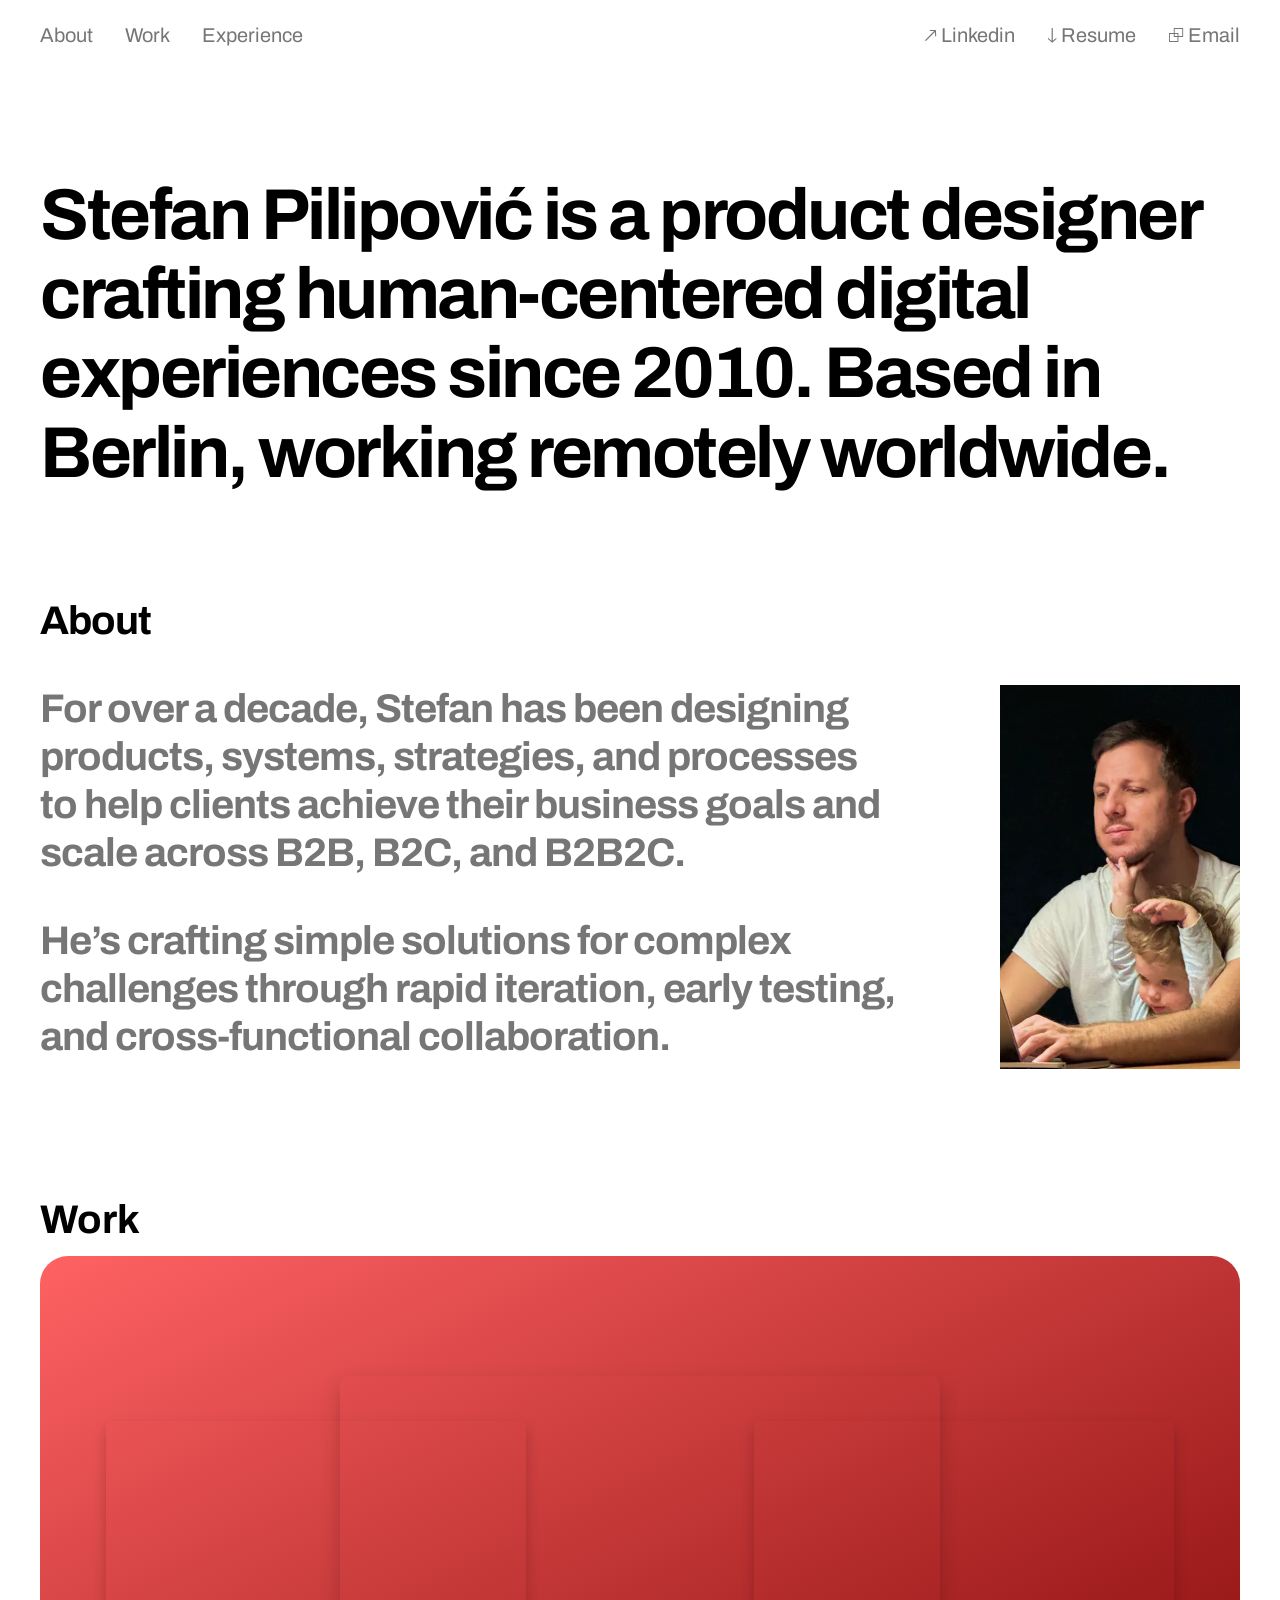
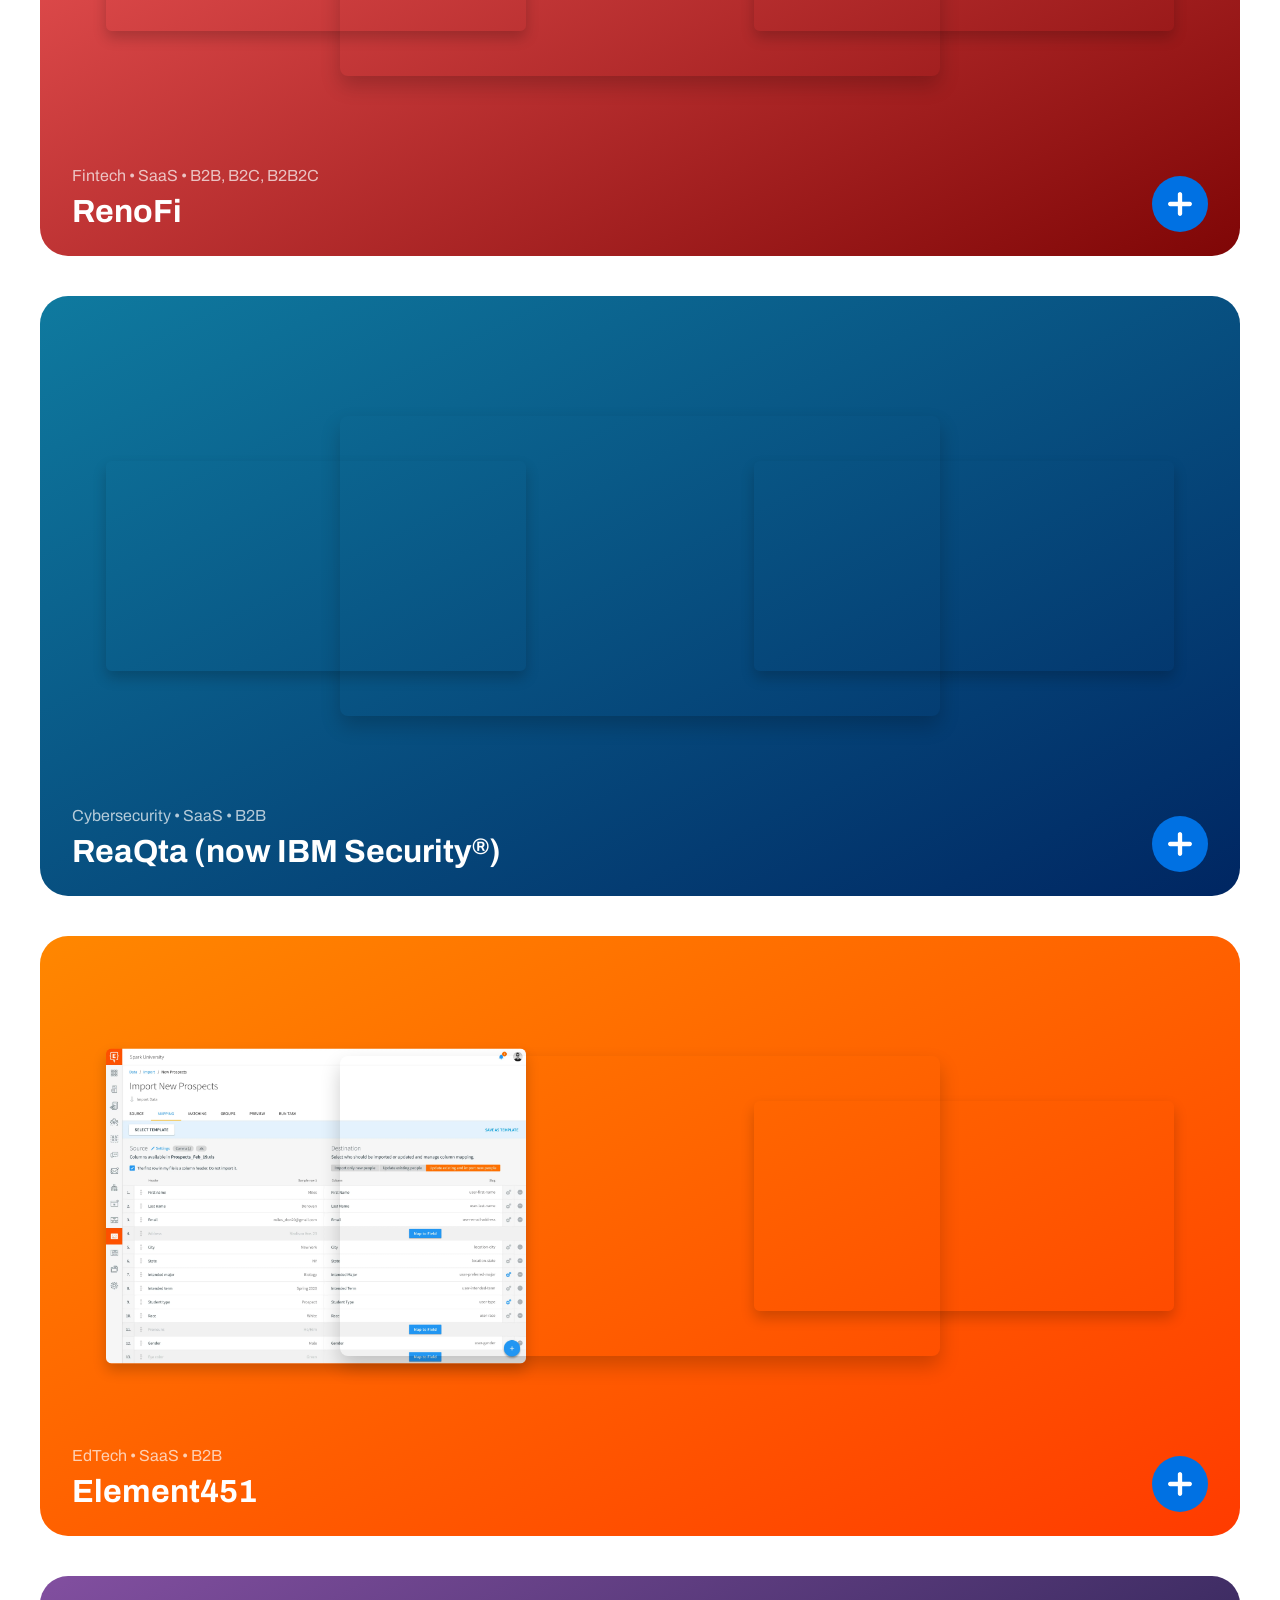
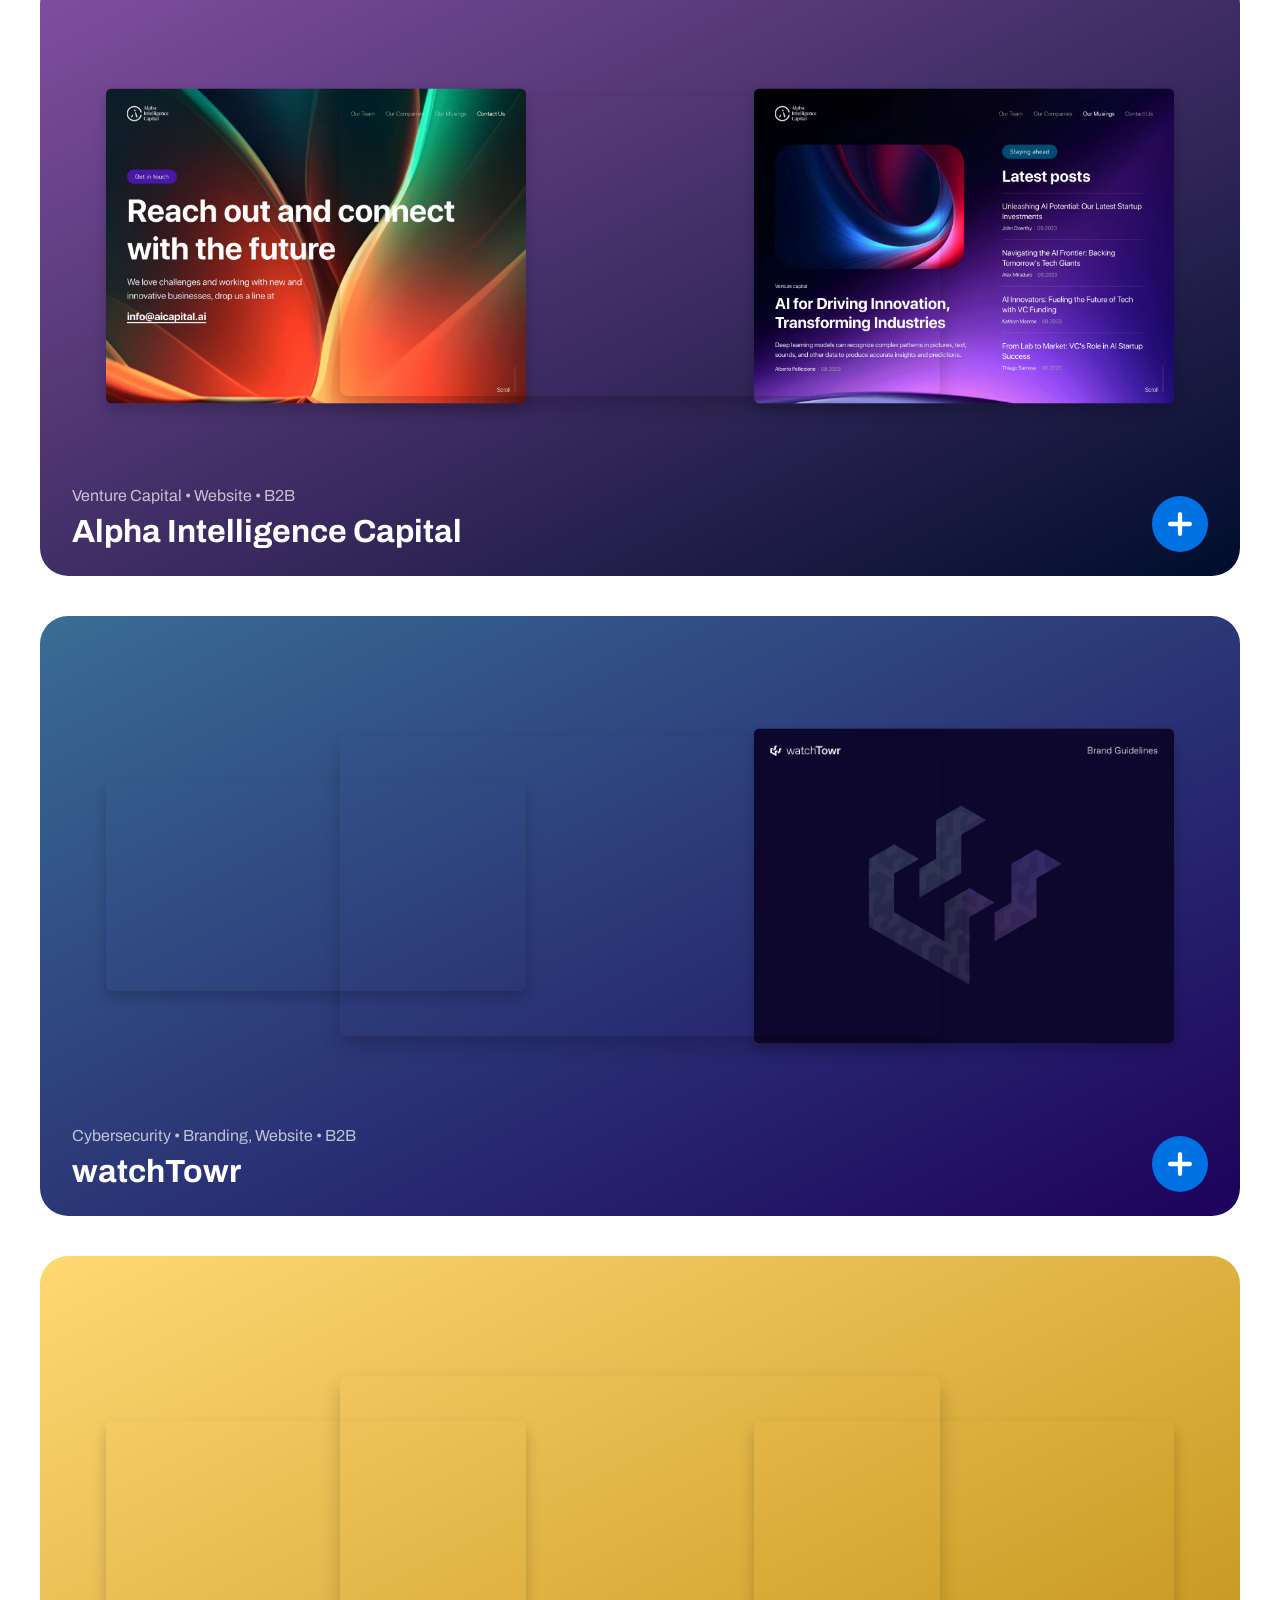
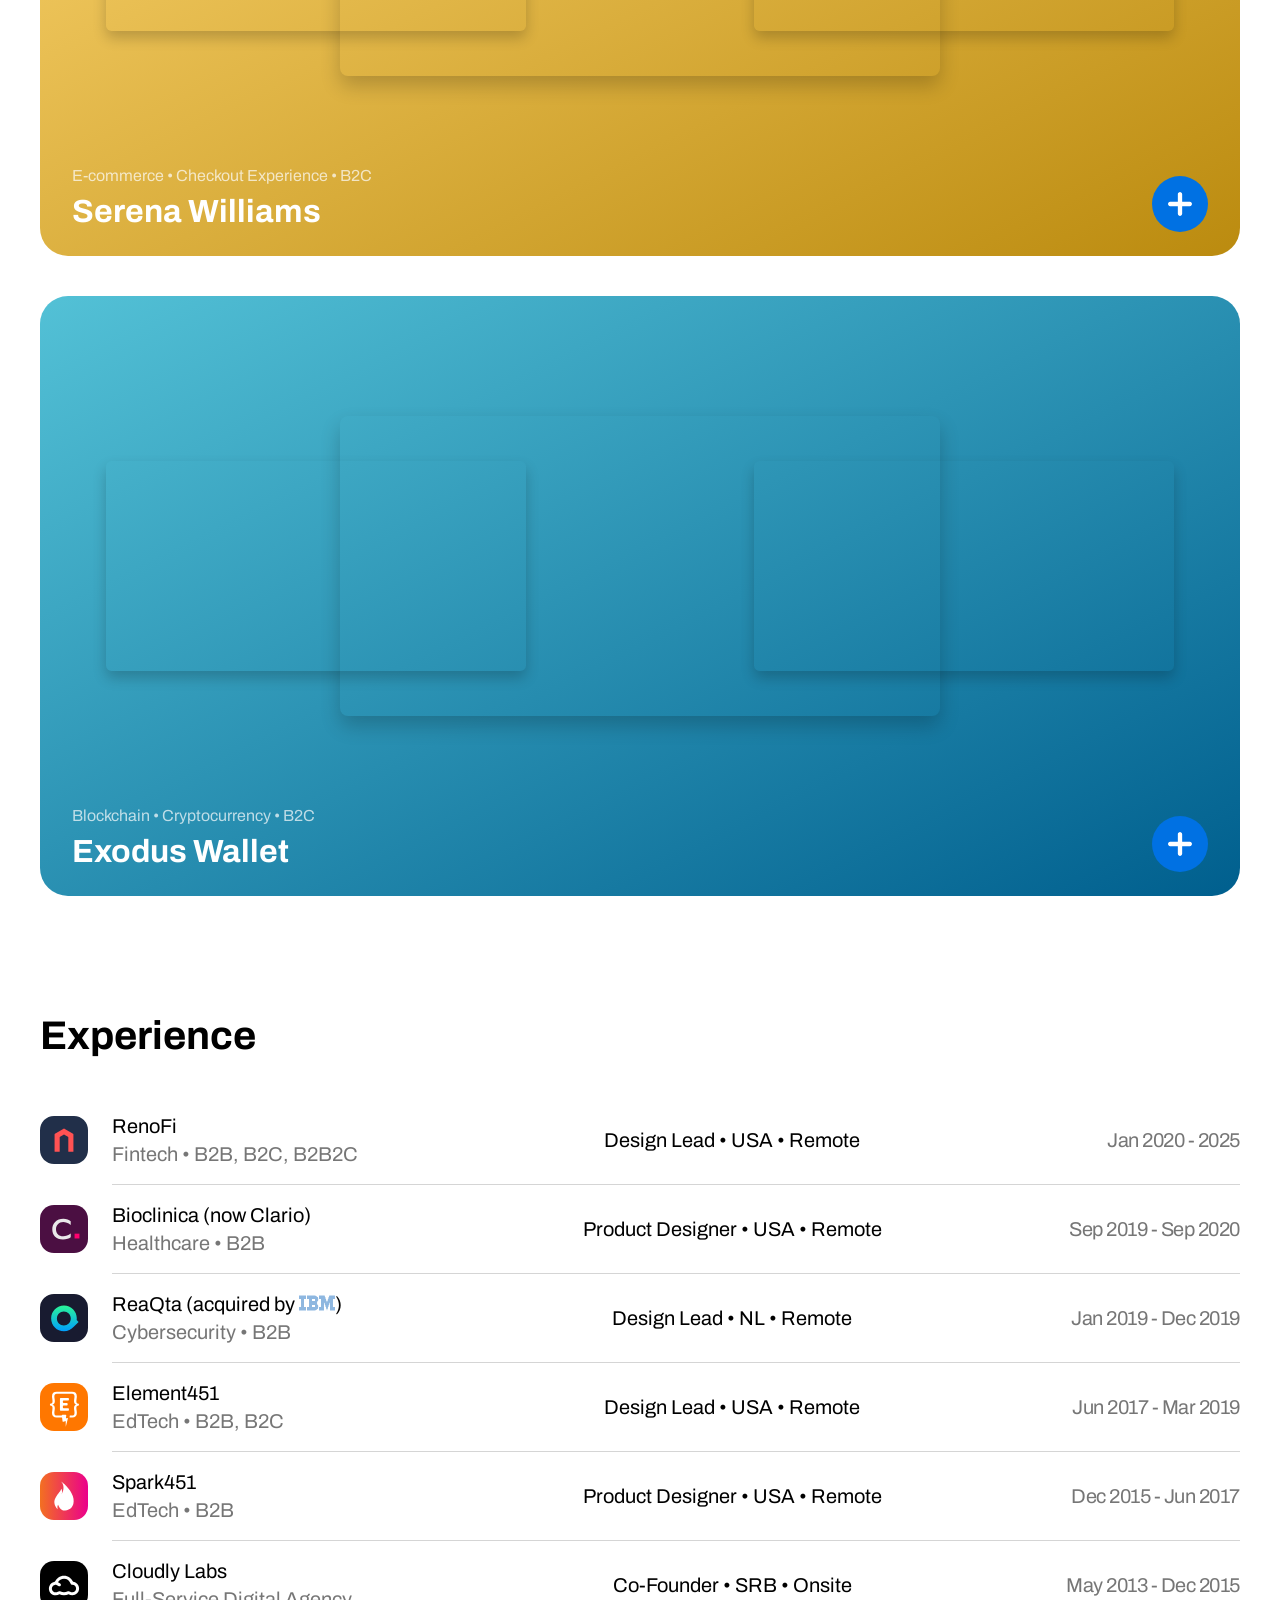
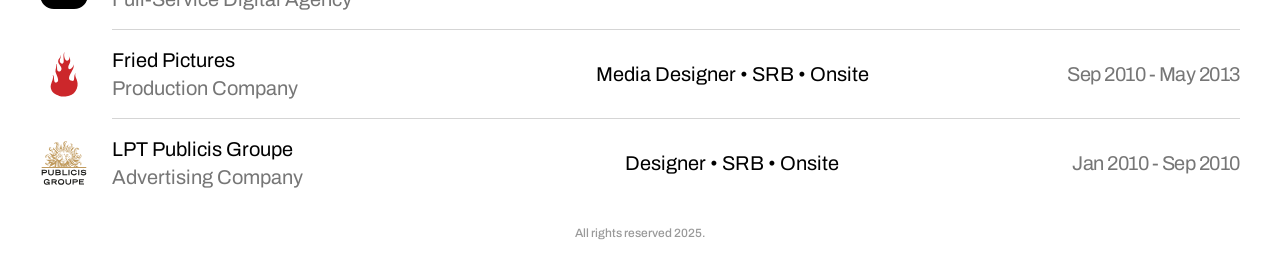
==== index.html @ 1c121e81 "Put work first, experience last" ====
<!DOCTYPE html>
<html lang="en">

<head>
    <meta charset="UTF-8">
    <meta name="viewport" content="width=device-width, initial-scale=1.0">
    <title>Stefan Pilipović</title>
    <link rel="preconnect" href="https://fonts.googleapis.com">
    <link rel="preconnect" href="https://fonts.gstatic.com" crossorigin>
    <link href="https://fonts.googleapis.com/css2?family=Archivo:ital,wght@0,100..900;1,100..900&display=swap"
        rel="stylesheet">
    <link href="https://fonts.googleapis.com/css2?family=Noto+Sans+Symbols+2&display=swap" rel="stylesheet">
    <link rel="stylesheet" href="reset.css">
    <link rel="stylesheet" href="style.css">
    <link rel="stylesheet" href="navigation.css">
    <link rel="stylesheet" href="heading.css">
    <link rel="stylesheet" href="about.css">
    <link rel="stylesheet" href="experience.css">
    <link rel="stylesheet" href="work.css">
    <link rel="stylesheet" href="browser.css">
    <link rel="stylesheet" href="tooltip.css">
    <link rel="stylesheet" href="slideshow.css">
    <link rel="stylesheet" href="modal.css">
    <link rel="stylesheet" href="accordion.css">
    <link rel="icon" type="image/webp+xml" href="assets/favicon.svg">
</head>

<!-- Google tag (gtag.js) -->
<script async src="https://www.googletagmanager.com/gtag/js?id=G-XB05ZPTBJV"></script>
<script>
    window.dataLayer = window.dataLayer || [];
    function gtag() { dataLayer.push(arguments); }
    gtag('js', new Date());
    gtag('config', 'G-XB05ZPTBJV');
</script>

<body class="loading">
    <!-- Preloader -->
    <div class="preloader">
        <div class="preloader__content">
            <div class="preloader__spinner"></div>
            <div class="preloader__progress">
                <div class="preloader__progress-bar"></div>
            </div>
        </div>
    </div>

    <nav class="navigation">
        <div class="navigation__links--wrapper--left">
            <a href="#about" class="navigation__link">About</a>
            <a href="#work" class="navigation__link">Work</a>
            <a href="#experience" class="navigation__link">Experience</a>
        </div>
        <div class="navigation__links--wrapper--right">
            <a href="https://www.linkedin.com/in/spilipovic/" target="_blank" class="navigation__link"><span
                    class="symbol">&#x1F855;</span> Linkedin</a>
            <a href="https://docs.google.com/document/d/1MdBx4TzEafS5mmMBfirwtz_XHtVTOTtelEXTBINYnsQ/edit?usp=sharing" target="_blank" class="navigation__link"><span
                    class="symbol">&#129107;</span> Resume</a>
            <a href="mailto:stefan.pilipovic@gmail.com" class="navigation__link"><span class="symbol">&#11194;</span>
                Email</a>
        </div>
    </nav>

    <h1 class="heading">Stefan Pilipović is a product designer crafting human-centered digital experiences since 2010.
        Based in
        Berlin, working remotely worldwide.
    </h1>

    <!-- ABOUT START ----------------------------------------------------------------------------------------------------------------------------------------------->

    <section id="about" class="about">
        <h2 class="about__title">About</h2>
        <div class="about__content">
            <div class="about__text--wrapper">
                <p class="about__text">
                    For over a decade, Stefan has been designing products, systems, strategies, and processes to
                    help clients achieve their business goals and scale across B2B, B2C, and B2B2C.
                </p>
                <p class="about__text">
                    He’s crafting simple solutions for complex challenges through rapid iteration,
                    early testing, and cross-functional collaboration.
                </p>
            </div>
            <div class="about__image--wrapper">
                <img src="assets/profile_picture.webp" alt="Profile Picture" class="about__image">
            </div>
        </div>
    </section>

    <!-- ABOUT END ----------------------------------------------------------------------------------------------------------------------------------------------->

   

    <!-- WORK RENOFI START ----------------------------------------------------------------------------------------------------------------------------------------------->

    <section id="work">

        <h2 class="work__heading">
            Work
        </h2>

        <!-- One cover
        <div class="work__cover" style="background: linear-gradient(to bottom right, #FF6263, #7f0606);">
            <video class="work__cover--media" playsinline preload="auto" autoplay muted loop>
                <source src="assets/renofi/renofi_video_1.mp4" type="video/mp4">
                Your browser does not support the video tag.
            </video> -->

        <div class="work__cover" style="background: linear-gradient(to bottom right, #FF6263, #7f0606);">

            <div class="work__cover--media--wrapper">
                <video class="work__cover--media work__cover--media--left" playsinline preload="auto" autoplay muted
                    loop>
                    <source src="assets/renofi/renofi_video_3_cover.mp4" type="video/mp4">
                    Your browser does not support the video tag.
                </video>

                <video class="work__cover--media work__cover--media--center" playsinline preload="auto" autoplay muted
                    loop>
                    <source src="assets/renofi/renofi_video_1_cover.mp4" type="video/mp4">
                    Your browser does not support the video tag.
                </video>

                <video class="work__cover--media work__cover--media--right" playsinline preload="auto" autoplay muted
                    loop>
                    <source src="assets/renofi/renofi_video_5_cover.mp4" type="video/mp4">
                    Your browser does not support the video tag.
                </video>
            </div>

            <div class="work__cover--gradient"></div>
            <div class="work__cover--text">
                <div class="work__cover--heading">Fintech • SaaS • B2B, B2C, B2B2C</div>
                <div class="work__cover--title">RenoFi</div>
            </div>
            <img src="assets/icon_plus.svg" class="work__cover--open--button">

        </div>

        <section class="modal">
            <div class="modal__content">
                <div class="modal__pull--bar">
                    <div class="modal__pull--indicator"></div>
                </div>
                <span class="close"></span>
                <h2 class="work__title">
                    RenoFi
                </h2>
                <h2 class="work__subtitle">
                    Fintech • SaaS • B2B, B2C, B2B2C • Design Lead • USA • Remote
                </h2>

                <p class="work__chip--wrapper">
                    <span class="work__chip">Product Design</span>
                    <span class="work__chip">User Research</span>
                    <span class="work__chip">Usability Testing</span>
                    <span class="work__chip">Prototyping</span>
                    <span class="work__chip">Cross-Platform Design</span>
                    <span class="work__chip">Interaction Design</span>
                    <span class="work__chip">UX/UI Design</span>
                    <span class="work__chip">User Flow Design</span>
                    <span class="work__chip">Funnel Analysis</span>
                    <span class="work__chip">Conversion Optimization</span>
                    <span class="work__chip">Design System</span>
                    <span class="work__chip">A/B Testing</span>
                    <span class="work__chip">Visual Design</span>
                    <span class="work__chip">Website Design</span>
                    <span class="work__chip">Email Design</span>
                    <span class="work__chip">Copywriting</span>
                    <span class="work__chip">Marketing Design</span>
                    <span class="work__chip">Presentation Design</span>
                    <span class="work__chip">Motion Design</span>
                    <span class="work__chip">Animation</span>
                    <span class="work__chip">Illustration Design</span>
                    <span class="work__chip">Accessibility (WCAG)</span>
                </p>

                <p class="work__description">
                    Designed from zero to one seamless end-to-end experiences for borrowers, lenders, and internal
                    teams, streamlining
                    the renovation loan journey across a complex multi-portal platform.
                    <br><br>
                    Collaborated with the CEO, CTO, engineering, product and cross-functional teams in a fully
                    remote and highly
                    regulated fintech
                    environment to validate design decisions through real-world testing, UX writing, and compliance
                    alignment.
                </p>

                <div class="slideshow">
                    <img class="slideshow__slide" src="assets/renofi/renofi_secure_1.webp"
                        alt="RenoFi secure application interface screen 1">
                    <img class="slideshow__slide" src="assets/renofi/renofi_secure_2.webp"
                        alt="RenoFi secure application interface screen 2">
                    <img class="slideshow__slide" src="assets/renofi/renofi_secure_3.webp"
                        alt="RenoFi secure application interface screen 3">
                    <img class="slideshow__slide" src="assets/renofi/renofi_secure_4.webp"
                        alt="RenoFi secure application interface screen 4">
                    <img class="slideshow__slide" src="assets/renofi/renofi_secure_5.webp"
                        alt="RenoFi secure application interface screen 5">
                    <img class="slideshow__slide" src="assets/renofi/renofi_secure_6.webp"
                        alt="RenoFi secure application interface screen 6">
                    <img class="slideshow__slide" src="assets/renofi/renofi_secure_7.webp"
                        alt="RenoFi secure application interface screen 7">

                    <div class="thumbnail--wrapper" style="text-align:center; margin-top:20px;">
                        <img class="slideshow__thumbnail" src="assets/renofi/renofi_secure_1.webp"
                            alt="Thumbnail for RenoFi secure screen 1">
                        <img class="slideshow__thumbnail" src="assets/renofi/renofi_secure_2.webp"
                            alt="Thumbnail for RenoFi secure screen 2">
                        <img class="slideshow__thumbnail" src="assets/renofi/renofi_secure_3.webp"
                            alt="Thumbnail for RenoFi secure screen 3">
                        <img class="slideshow__thumbnail" src="assets/renofi/renofi_secure_4.webp"
                            alt="Thumbnail for RenoFi secure screen 4">
                        <img class="slideshow__thumbnail" src="assets/renofi/renofi_secure_5.webp"
                            alt="Thumbnail for RenoFi secure screen 5">
                        <img class="slideshow__thumbnail" src="assets/renofi/renofi_secure_6.webp"
                            alt="Thumbnail for RenoFi secure screen 6">
                        <img class="slideshow__thumbnail" src="assets/renofi/renofi_secure_7.webp"
                            alt="Thumbnail for RenoFi secure screen 7">
                    </div>
                </div>

                <span class="work__project--caption">
                    Redesigned customer portal and <span class="work__project--caption--highlight">reduced time required
                        to
                        complete tasks and submit applications by 42%.</span>
                </span>
                <div class="work__project--block">
                    <video class="work__project--block--video" style="max-height: 450px;" playsinline preload="auto"
                        autoplay muted loop>
                        <source src="assets/renofi/renofi_video_4.mp4" type="video/mp4">
                        Your browser does not support the video tag.
                    </video>
                </div>

                <span class="work__project--caption">
                    Crafted <span class="work__project--caption--highlight">gamified milestone elements</span> which <span class="work__project--caption--highlight">increased
                        user
                        engagement and completion rates</span>
                </span>

                <div class="work__project--block">
                    <img src="assets/renofi/renofi_secure_8.webp" alt="RenoFi mobile responsive design interface"
                        class="work__project--block--image">
                </div>

                <span class="work__project--caption">
                    Designed a seamless<span class="work__project--caption--highlight"> application experience on the
                        go</span>
                    which significantly <span class="work__project--caption--highlight">increased session
                        durations</span>
                </span>

                <div class="work__project--block">
                    <video class="work__project--block--video" playsinline preload="auto" autoplay muted loop>
                        <source src="assets/renofi/renofi_video_3.mp4" type="video/mp4">
                        Your browser does not support the video tag.
                    </video>
                </div>

                <span class="work__project--caption">
                    Crafted <span class="work__project--caption--highlight">microinteractions</span> that <span
                        class="work__project--caption--highlight">guide</span> users and <span
                        class="work__project--caption--highlight">provide feedback during thought-intensive
                        tasks</span>
                </span>

                <div class="work__project--block">
                    <img src="assets/renofi/renofi_secure_9.webp" alt="RenoFi communication strategy diagram"
                        class="work__project--block--image">
                </div>

                <span class="work__project--caption">
                    Designed, <span class="work__project--caption--highlight">meticulously tested</span> and organized
                    user
                    communication which <span class="work__project--caption--highlight">eliminated support
                        back-and-forth</span>
                </span>

                <div class="slideshow work__project--block--content">
                    <img class="slideshow__slide" src="assets/renofi/renofi_blueprint_1.webp"
                        alt="RenoFi blueprint design screen 1">
                    <img class="slideshow__slide" src="assets/renofi/renofi_blueprint_2.webp"
                        alt="RenoFi blueprint design screen 2">
                    <img class="slideshow__slide" src="assets/renofi/renofi_blueprint_3.webp"
                        alt="RenoFi blueprint design screen 3">
                    <img class="slideshow__slide" src="assets/renofi/renofi_blueprint_4.webp"
                        alt="RenoFi blueprint design screen 4">
                    <img class="slideshow__slide" src="assets/renofi/renofi_blueprint_5.webp"
                        alt="RenoFi blueprint design screen 5">
                    <img class="slideshow__slide" src="assets/renofi/renofi_blueprint_6.webp"
                        alt="RenoFi blueprint design screen 6">

                    <div class="slideshow__thumbnail--wrapper">
                        <img class="slideshow__thumbnail" src="assets/renofi/renofi_blueprint_1.webp"
                            alt="Thumbnail for RenoFi blueprint screen 1">
                        <img class="slideshow__thumbnail" src="assets/renofi/renofi_blueprint_2.webp"
                            alt="Thumbnail for RenoFi blueprint screen 2">
                        <img class="slideshow__thumbnail" src="assets/renofi/renofi_blueprint_3.webp"
                            alt="Thumbnail for RenoFi blueprint screen 3">
                        <img class="slideshow__thumbnail" src="assets/renofi/renofi_blueprint_4.webp"
                            alt="Thumbnail for RenoFi blueprint screen 4">
                        <img class="slideshow__thumbnail" src="assets/renofi/renofi_blueprint_5.webp"
                            alt="Thumbnail for RenoFi blueprint screen 5">
                        <img class="slideshow__thumbnail" src="assets/renofi/renofi_blueprint_6.webp"
                            alt="Thumbnail for RenoFi blueprint screen 6">
                    </div>
                </div>

                <span class="work__project--caption">
                    Redesigned from the ground up renovation underwriting experience and <span
                        class="work__project--caption--highlight">cut down process completion
                        from 90
                        days
                        to
                        under 30 days</span>
                </span>

                <div class="work__project--block">
                    <video class="work__project--block--video" playsinline preload="auto" autoplay muted loop>
                        <source src="assets/renofi/renofi_video_1.mp4" type="video/mp4">
                        Your browser does not support the video tag.
                    </video>

                    <div class="accordion">
                        <div class="accordion__header">
                            <span class="accordion__header--title">
                                Redesigned funnel and <span class="work__project--caption--highlight">increased
                                    click-through rate</span> by <span class="work__project--caption--highlight">3.6
                                    times</span>
                            </span>
                            <img src="assets/icon_plus.svg" class="accordion__header--icon">
                        </div><!-- /.accordion__header -->
                        <div class="accordion__body">
                            <div class="accordion__body--content">
                                <span class="accordion__body--content--heading">Funnel Click-Through Improvement</span>
                                <span class="accordion__body--content--title"> Drop-off rate from Step 1 to Step 2
                                    decreased
                                    from 86% to 9%, and the overall funnel click-through rate increased from 1.22% to
                                    4.46%
                                    (3.66 times).</span>
                                <span class="accordion__body--content--text">
                                    <span class="accordion__body--content--text--highlight">Situation:</span> The
                                    website funnel
                                    had an <span class="accordion__body--content--text--highlight">86% drop-off rate
                                        after Step
                                        1</span>, indicating a major friction point that caused most visitors to abandon
                                    the
                                    process immediately.
                                    <br><br><br>
                                    <span class="accordion__body--content--text--highlight">Task:</span> I proactively
                                    set out
                                    to <span class="accordion__body--content--text--highlight">identify the cause and
                                        improve
                                        the funnel click-through rate</span>, without a predefined success metric.
                                    <br><br><br>
                                    <span class="accordion__body--content--text--highlight">Action:</span> Through rapid
                                    user
                                    research and A/B testing, I uncovered three key friction points:
                                    <br><br>
                                    <span class="accordion__body--content--text--highlight">1. Misleading CTA
                                        Label</span> – The
                                    "FIND A LENDER" <span class="accordion__body--content--text--highlight">CTA set the
                                        wrong
                                        expectation</span>, leading visitors to abandon the funnel upon realizing it
                                    didn’t
                                    match their intent. <span class="accordion__body--content--text--highlight">A/B
                                        testing
                                        showed that "SEE TODAY’S RATES" consistently outperformed all other
                                        variations</span>,
                                    improving the click-through rate and creating a smoother transition.
                                    <br><br>
                                    <span class="accordion__body--content--text--highlight">2. Disjointed Transition
                                        from Step 1
                                        to
                                        Step 2</span>
                                    - A page reload and URL change <span
                                        class="accordion__body--content--text--highlight">created
                                        a disconnected experience</span>. I improved continuity by:
                                    <ul>
                                        <li>Keeping the <span class="accordion__body--content--text--highlight">funnel
                                                on the
                                                same page</span> and maintaining a <span
                                                class="accordion__body--content--text--highlight">consistent URL</span>.
                                        </li>
                                        <li>Implementing <span
                                                class="accordion__body--content--text--highlight">smooth</span>,
                                            <span class="accordion__body--content--text--highlight">animated
                                                transitions</span>
                                            to guide users seamlessly.
                                        </li>
                                    </ul>
                                    <br>
                                    <span class="accordion__body--content--text--highlight">3. UX/UI Friction</span> – I
                                    optimized the experience by:
                                    <ul>
                                        <li><span class="accordion__body--content--text--highlight">Pre-populating
                                                fields</span>
                                            with common values to drive curiosity.</li>
                                        <li><span class="accordion__body--content--text--highlight">Adding FAQs</span>
                                            at the
                                            bottom of Step 2 to address concerns.</li>
                                        <li><span class="accordion__body--content--text--highlight">Ensuring</span>
                                            seamless TAB
                                            navigation for<span class="accordion__body--content--text--highlight">
                                                better
                                                usability</span>.</li>
                                    </ul>
                                    <br>
                                    <span class="accordion__body--content--text--highlight">Result:</span>
                                    Drop-off rate from Step 1 to Step 2 <span
                                        class="accordion__body--content--text--highlight">decreased from 86% to
                                        9%</span>, and
                                    the overall funnel click-through rate <span
                                        class="accordion__body--content--text--highlight">increased from 1.22% to 4.46%
                                        (3.66
                                        times)</span>.
                                    <br><br><br>
                                    <span class="accordion__body--content--text--highlight">Worked with:</span>
                                    <ul>
                                        <li><span class="accordion__body--content--text--highlight">Sales team</span> to
                                            get
                                            insight into user groups.</li>
                                        <li><span class="accordion__body--content--text--highlight">Product
                                                Manager</span>
                                            to define KPIs and success metrics.</li>
                                        <li><span class="accordion__body--content--text--highlight">Engineering &
                                                QA</span> to
                                            ensure project feasibility, identify potential obstacles, and validate
                                            iterations
                                            through structured testing at every design iteration.</li>
                                        <li><span class="accordion__body--content--text--highlight">Frontend engineering
                                                team</span> to ensure feasibility, and identify potential obstacles.
                                        </li>
                                        <li><span class="accordion__body--content--text--highlight">Design team</span>
                                            to review
                                            and refine UI/UX decisions.</li>
                                    </ul>
                                    <br><br>
                                    <span class="accordion__body--content--text--highlight">Tools used:</span>
                                    <ul>
                                        <li><span class="accordion__body--content--text--highlight">Heap</span> – Funnel
                                            analytics, research and A/B testing validation.</li>
                                        <li><span class="accordion__body--content--text--highlight">LogRocket</span>
                                            - Lead session recordings analysis.</li>
                                        <li><span class="accordion__body--content--text--highlight">Google Docs &
                                                Sheets</span>
                                            – Documentation.</li>
                                        <li><span class="accordion__body--content--text--highlight">Slack &
                                                Huddle</span> –
                                            Communication.</li>
                                        <li><span class="accordion__body--content--text--highlight">Figma</span> Design,
                                            prototyping and documentation.</li>
                                        <li><span class="accordion__body--content--text--highlight">Principle</span> –
                                            Prototyping micro-interactions and motion design.</li>
                                    </ul>
                                </span><!-- /.accordion__body--content--text -->
                            </div><!-- /.accordion__body--content -->
                        </div><!-- /.accordion__body -->
                    </div><!-- /.accordion -->

                </div>

                <div class="work__project--block">
                    <video class="work__project--block--video" playsinline preload="auto" autoplay muted loop>
                        <source src="assets/renofi/renofi_video_2.mp4" type="video/mp4">
                        Your browser does not support the video tag.
                    </video>

                    <div class="accordion">
                        <div class="accordion__header">
                            <span class="accordion__header--title">
                                Designed POS, <span class="work__project--caption--highlight">reduced sales workload by
                                    67%</span>,
                                and <span class="work__project--caption--highlight">increased total conversion rate by
                                    1.12%</span>
                            </span>
                            <img src="assets/icon_plus.svg" class="accordion__header--icon">
                        </div>
                        <!-- /.accordion__header ----------------------------------------------------------------------------------------------------------------------------------------------->

                        <div class="accordion__body">
                            <div class="accordion__body--content">
                                <span class="accordion__body--content--heading">Optimized Sales Process and Lead
                                    Handoff</span>
                                <span class="accordion__body--content--title">Reduced sales workload by 67% and
                                    increased
                                    conversion rate by 1.12%</span>
                                <span class="accordion__body--content--text">
                                    <span class="accordion__body--content--text--highlight">Situation:</span> The sales
                                    team
                                    <span class="accordion__body--content--text--highlight">struggled to efficiently
                                        handle
                                        leads</span> due to the complexity of six new product offerings. This <span
                                        class="accordion__body--content--text--highlight">led to longer call
                                        times</span>, <span class="accordion__body--content--text--highlight">missed
                                        conversion
                                        opportunities</span>, and <span
                                        class="accordion__body--content--text--highlight">incomplete lead
                                        handoffs</span>.
                                    <br><br><br>
                                    <span class="accordion__body--content--text--highlight">Task:</span> My goal was to
                                    <span class="accordion__body--content--text--highlight">restructure the website
                                        funnel</span>
                                    and <span class="accordion__body--content--text--highlight">optimize the
                                        lead-to-sales
                                        process</span>. By improving lead pre-qualification, I aimed to <span
                                        class="accordion__body--content--text--highlight">reduce average sales call
                                        time</span>
                                    by at least 20% (from 16 to 12 minutes) while maintaining or increasing conversions.
                                    <br><br><br>
                                    <span class="accordion__body--content--text--highlight">Action:</span> I redesigned
                                    the
                                    website funnel from the ground up, expanding it from 9 to 40 steps to <span
                                        class="accordion__body--content--text--highlight">pre-qualify leads more
                                        effectively</span> before reaching sales, reducing unnecessary back-and-forth.
                                    By
                                    applying the <span class="accordion__body--content--text--highlight">latest UX/UI
                                        best
                                        practices</span>, <span class="accordion__body--content--text--highlight">A/B
                                        testing</span>, and <span class="accordion__body--content--text--highlight">user
                                        research</span>, I identified key friction points and <span
                                        class="accordion__body--content--text--highlight">minimized cognitive
                                        load</span> while
                                    <span class="accordion__body--content--text--highlight">maintaining high
                                        engagement</span>
                                    and <span class="accordion__body--content--text--highlight">low drop-off
                                        rates</span>.
                                    <span class="accordion__body--content--text--highlight">
                                        <br><br><br>
                                        Result:</span> We <span
                                        class="accordion__body--content--text--highlight">reduced
                                        average sales call time by 67%
                                        (from 16 min. to 5.5 min)</span>, optimized lead handoff between the sales and
                                    operations teams, and <span
                                        class="accordion__body--content--text--highlight">increased the
                                        conversion rate by 1.12%</span>, despite adding more steps.
                                    <br><br><br>
                                    <span class="accordion__body--content--text--highlight">Worked with:</span>
                                    <ul>
                                        <li><span class="accordion__body--content--text--highlight">Sales team</span>
                                            members to
                                            document their lead call qualification processes.</li>
                                        <li><span class="accordion__body--content--text--highlight">Operations
                                                team</span>
                                            Operations team to understand hand-off experience, and identify gaps.</li>
                                        <li><span class="accordion__body--content--text--highlight">Engineering &
                                                QA</span> to ensure project feasibility, identify potential obstacles, and validate
                                            iterations through structured testing at every design iteration.</li>
                                        <li><span class="accordion__body--content--text--highlight">Design Team</span>
                                            to review and refine UI/UX decisions.</li>
                                    </ul>
                                    <br><br>
                                    <span class="accordion__body--content--text--highlight">Tools used:</span>
                                    <ul>
                                        <li><span class="accordion__body--content--text--highlight">Mode</span> - Funnel
                                            analytics, research and A/B testing validation.</li>
                                        <li><span class="accordion__body--content--text--highlight">RingCentral</span>
                                            – Call recordings, metrics, and analysis.</li>
                                        <li><span class="accordion__body--content--text--highlight">LogRocket</span> –
                                            Lead
                                            session recordings analysis.</li>
                                        <li><span class="accordion__body--content--text--highlight">Google Docs &
                                                Sheets</span>
                                            – Documentation.</li>
                                        <li><span class="accordion__body--content--text--highlight">Slack & Zoom</span>
                                            –
                                            Communication.</li>
                                        <li><span class="accordion__body--content--text--highlight">Figma</span> –
                                            Design and
                                            prototyping.</li>
                                        <li><span class="accordion__body--content--text--highlight">Principle</span> –
                                            Prototyping micro-interactions and motion design.</li>
                                    </ul>
                                </span><!-- /.accordion__body--content--text ----------------------------------------------------------------------------------------------------------------------------------------------->
                            </div>
                            <!-- /.accordion__body--content ----------------------------------------------------------------------------------------------------------------------------------------------->
                        </div>
                        <!-- /.accordion__body ----------------------------------------------------------------------------------------------------------------------------------------------->
                    </div>
                    <!-- /.accordion ----------------------------------------------------------------------------------------------------------------------------------------------->
                </div>

                <div class="work__project--block">
                    <video class="work__project--block--video" playsinline preload="auto" autoplay muted loop>
                        <source src="assets/renofi/renofi_video_5.mp4" type="video/mp4">
                        Your browser does not support the video tag.
                    </video>
                </div>

                <span class="work__project--caption">
                    Designed testimonials that <span class="work__project--caption--highlight">boosted trust
                        and
                        conversions</span> by showcasing successful journeys
                </span>

                <div class="work__project--block">
                    <div class="work__project--block--reviews">
                        <a href="https://maps.app.goo.gl/q4uQizz6maZZ63zh6" target="_blank">
                            <img src="assets/renofi/renofi_review_1.webp"
                                alt="RenoFi Google Review About Good User Interface 1"
                                class="work__project--block--reviews--card">
                        </a>
                        <a href="https://maps.app.goo.gl/z1F3Hcuv41Yta2DY8" target="_blank">
                            <img src="assets/renofi/renofi_review_2.webp"
                                alt="RenoFi Google Review About Good User Interface 2"
                                class="work__project--block--reviews--card">
                        </a>
                        <a href="https://maps.app.goo.gl/EV6oahqR7vwTZ5ibA" target="_blank">
                            <img src="assets/renofi/renofi_review_3.webp"
                                alt="RenoFi Google Review About Good User Interface 3"
                                class="work__project--block--reviews--card">
                        </a>
                        <a href="https://maps.app.goo.gl/gbrK3fDPsn3X4yc16" target="_blank">
                            <img src="assets/renofi/renofi_review_4.webp"
                                alt="RenoFi Google Review About Good User Interface 4"
                                class="work__project--block--reviews--card">
                        </a>
                    </div>
                </div>

                <span class="work__project--caption">
                    Reviews from users, showcasing the <span class="work__project--caption--highlight">impact of
                        design</span>
                    on their
                    renovation loan journey
                </span>

                <div class="slideshow work__project--block--content">
                    <img class="slideshow__slide" src="assets/renofi/renofi_bts_1.webp"
                        alt="RenoFi behind the scenes design process image 1">
                    <img class="slideshow__slide" src="assets/renofi/renofi_bts_2.webp"
                        alt="RenoFi behind the scenes design process image 2">
                    <img class="slideshow__slide" src="assets/renofi/renofi_bts_3.webp"
                        alt="RenoFi behind the scenes design process image 3">
                    <img class="slideshow__slide" src="assets/renofi/renofi_bts_4.webp"
                        alt="RenoFi behind the scenes design process image 4">
                    <img class="slideshow__slide" src="assets/renofi/renofi_bts_5.webp"
                        alt="RenoFi behind the scenes design process image 5">
                    <img class="slideshow__slide" src="assets/renofi/renofi_bts_6.webp"
                        alt="RenoFi behind the scenes design process image 6">

                    <div class="slideshow__thumbnail--wrapper">
                        <img class="slideshow__thumbnail" src="assets/renofi/renofi_bts_1.webp"
                            alt="Thumbnail for RenoFi behind the scenes image 1">
                        <img class="slideshow__thumbnail" src="assets/renofi/renofi_bts_2.webp"
                            alt="Thumbnail for RenoFi behind the scenes image 2">
                        <img class="slideshow__thumbnail" src="assets/renofi/renofi_bts_3.webp"
                            alt="Thumbnail for RenoFi behind the scenes image 3">
                        <img class="slideshow__thumbnail" src="assets/renofi/renofi_bts_4.webp"
                            alt="Thumbnail for RenoFi behind the scenes image 4">
                        <img class="slideshow__thumbnail" src="assets/renofi/renofi_bts_5.webp"
                            alt="Thumbnail for RenoFi behind the scenes image 5">
                        <img class="slideshow__thumbnail" src="assets/renofi/renofi_bts_6.webp"
                            alt="Thumbnail for RenoFi behind the scenes image 6">
                    </div>
                </div>

                <span class="work__project--caption">
                    Behind the scenes of <span class="work__project--caption--highlight">design process</span>, from
                    <span class="work__project--caption--highlight">user research</span>, <span
                        class="work__project--caption--highlight">iterations</span>, to <span
                        class="work__project--caption--highlight">final
                        product</span>
                </span>
            </div>
            <div class="modal__close--button">
                <img src="assets/icon_plus.svg" class="modal__close--icon">
            </div>
        </section>

        <!-- WORK RENOFI END ----------------------------------------------------------------------------------------------------------------------------------------------->
        
        <!-- WORK REAQTA START ----------------------------------------------------------------------------------------------------------------------------------------------->

        <section>

            <div class="work__cover" style="background: linear-gradient(to bottom right, #0F7A9F, #002662);">

                <div class="work__cover--media--wrapper">
                    <video class="work__cover--media work__cover--media--left" playsinline preload="auto" autoplay muted
                        loop>
                        <source src="assets/reaqta/reaqta_video_2_cover.mp4" type="video/mp4">
                        Your browser does not support the video tag.
                    </video>

                    <video class="work__cover--media work__cover--media--center" playsinline preload="auto" autoplay
                        muted loop>
                        <source src="assets/reaqta/reaqta_website_1_top_cover.mp4" type="video/mp4">
                        Your browser does not support the video tag.
                    </video>

                    <video class="work__cover--media work__cover--media--right" playsinline preload="auto" autoplay
                        muted loop>
                        <source src="assets/reaqta/reaqta_video_4_cover.mp4" type="video/mp4">
                        Your browser does not support the video tag.
                    </video>
                </div>

                <div class="work__cover--gradient"></div>
                <div class="work__cover--text">
                    <div class="work__cover--heading">Cybersecurity • SaaS • B2B</div>
                    <div class="work__cover--title">ReaQta (now IBM Security<span
                            class="symbol__register--superscript">®</span>)</div>
                </div>
                <img src="assets/icon_plus.svg" class="work__cover--open--button">

            </div>

            <section class="modal">
                <div class="modal__content">
                    <div class="modal__pull--bar">
                        <div class="modal__pull--indicator"></div>
                    </div>
                    <span class="close"></span>

                    <h2 class="work__title">
                        ReaQta
                    </h2>
                    <h2 class="work__subtitle">
                        Cybersecurity • SaaS • B2B, B2C, B2B2C • Design Lead • NL • Remote
                    </h2>

                    <p class="work__chip--wrapper">
                        <span class="work__chip">Product Design</span>
                        <span class="work__chip">Usability Testing</span>
                        <span class="work__chip">Prototyping</span>
                        <span class="work__chip">Cross-Platform Design</span>
                        <span class="work__chip">Interaction Design</span>
                        <span class="work__chip">UX/UI Design</span>
                        <span class="work__chip">User Flow Design</span>
                        <span class="work__chip">Design System</span>
                        <span class="work__chip">Brand Design</span>
                        <span class="work__chip">Visual Design</span>
                        <span class="work__chip">Website Design</span>
                        <span class="work__chip">Copywriting</span>
                        <span class="work__chip">Illustration</span>
                        <span class="work__chip">Presentation Design</span>
                        <span class="work__chip">Motion Design</span>
                        <span class="work__chip">Accessibility (WCAG)</span>
                    </p>

                    <p class="work__description">
                        Designed an extensive A.I. powered platform, website, branding and presentation for ReaQta (now
                        IBM Security®), for detecting new and unknown
                        threats, from ransomware to sophisticated file-less and in-memory attacks, and remediating them
                        in near real time.
                        <br><br>
                        Collaborated directly with the CEO and the engineering team in a fully remote environment, to
                        validate design decisions through real-world testing and client feedback.
                    </p>

                    <div class="slideshow">
                        <img class="slideshow__slide" src="assets/reaqta/reaqta_platform_1.webp"
                            alt="ReaQta platform interface screen 1">
                        <img class="slideshow__slide" src="assets/reaqta/reaqta_platform_2.webp"
                            alt="ReaQta platform interface screen 2">
                        <img class="slideshow__slide" src="assets/reaqta/reaqta_platform_3.webp"
                            alt="ReaQta platform interface screen 3">
                        <img class="slideshow__slide" src="assets/reaqta/reaqta_platform_4.webp"
                            alt="ReaQta platform interface screen 4">
                        <img class="slideshow__slide" src="assets/reaqta/reaqta_platform_5.webp"
                            alt="ReaQta platform interface screen 5">
                        <img class="slideshow__slide" src="assets/reaqta/reaqta_platform_6.webp"
                            alt="ReaQta platform interface screen 6">

                        <div class="slideshow__thumbnail--wrapper">
                            <img class="slideshow__thumbnail" src="assets/reaqta/reaqta_platform_1.webp"
                                alt="Thumbnail for ReaQta platform screen 1">
                            <img class="slideshow__thumbnail" src="assets/reaqta/reaqta_platform_2.webp"
                                alt="Thumbnail for ReaQta platform screen 2">
                            <img class="slideshow__thumbnail" src="assets/reaqta/reaqta_platform_3.webp"
                                alt="Thumbnail for ReaQta platform screen 3">
                            <img class="slideshow__thumbnail" src="assets/reaqta/reaqta_platform_4.webp"
                                alt="Thumbnail for ReaQta platform screen 4">
                            <img class="slideshow__thumbnail" src="assets/reaqta/reaqta_platform_5.webp"
                                alt="Thumbnail for ReaQta platform screen 5">
                            <img class="slideshow__thumbnail" src="assets/reaqta/reaqta_platform_6.webp"
                                alt="Thumbnail for ReaQta platform screen 6">
                        </div>
                    </div>

                    <span class="work__project--caption">
                        Designed a <span class="work__project--caption--highlight">leading AI cybersecurity
                            platform</span> with <span class="work__project--caption--highlight">easy-to-use
                            interface</span> and <span class="work__project--caption--highlight">clear</span>, <span
                            class="work__project--caption--highlight">
                            actionable statistics</span>
                    </span>

                    <div class="work__project--block">
                        <video class="work__project--block--video" playsinline preload="auto" autoplay muted loop>
                            <source src="assets/reaqta/reaqta_video_2.mp4" type="video/mp4">
                            Your browser does not support the video tag.
                        </video>
                    </div>

                    <span class="work__project--caption">
                        Built an <span class="work__project--caption--highlight">intuitive incident response
                            interface</span> tailored for <span class="work__project--caption--highlight">both novel and
                            power users</span>
                    </span>

                    <div class="slideshow work__project--block--video no-autoplay">
                        <div class="browser">
                            <div class="browser__dark--header">
                                <div
                                    class="browser__dark--header--control browser__dark--header--control--close tooltip">
                                    <span class="tooltiptext">Out of order&nbsp; 🚧</span>
                                </div>
                                <div
                                    class="browser__dark--header--control browser__dark--header--control--minimize tooltip">
                                    <span class="tooltiptext">Out of order&nbsp; 🚧</span>
                                </div>
                                <div
                                    class="browser__dark--header--control browser__dark--header--control--expand tooltip">
                                    <span class="tooltiptext">Out of order&nbsp; 🚧</span>
                                </div>
                                <div class="browser__dark--header--title"><span class="symbol">&#129107;</span>
                                    Scrollable
                                    content <span class="symbol">&#129107;</span></div>
                            </div>
                            <div class="browser__dark--content">
                                <div class="slideshow__slide">
                                    <video class="work__project--block--video--slideshow" playsinline preload="auto"
                                        autoplay muted loop>
                                        <source src="assets/reaqta/reaqta_website_1_top.mp4" type="video/mp4">
                                        Your browser does not support the video tag.
                                    </video>
                                    <img src="assets/reaqta/reaqta_website_1_bottom.webp" alt="ReaQta Website 1"
                                        class="browser__dark--content--img">
                                </div>
                                <img class="slideshow__slide" src="assets/reaqta/reaqta_website_2.webp"
                                    alt="ReaQta Website 2">
                                <img class="slideshow__slide" src="assets/reaqta/reaqta_website_3.webp"
                                    alt="ReaQta Website 3">
                                <img class="slideshow__slide" src="assets/reaqta/reaqta_website_4.webp"
                                    alt="ReaQta Website 4">
                                <img class="slideshow__slide" src="assets/reaqta/reaqta_website_5.webp"
                                    alt="ReaQta Website 5">
                            </div>
                        </div>

                        <div class="slideshow__thumbnail--wrapper">
                            <img class="slideshow__thumbnail active" src="assets/reaqta/reaqta_website_1_thumbnail.webp"
                                alt="ReaQta Website Thumbnail 1">
                            <img class="slideshow__thumbnail" src="assets/reaqta/reaqta_website_2.webp"
                                alt="ReaQta Website Thumbnail 2">
                            <img class="slideshow__thumbnail" src="assets/reaqta/reaqta_website_3.webp"
                                alt="ReaQta Website Thumbnail 3">
                            <img class="slideshow__thumbnail" src="assets/reaqta/reaqta_website_4.webp"
                                alt="ReaQta Website Thumbnail 4">
                            <img class="slideshow__thumbnail" src="assets/reaqta/reaqta_website_5.webp"
                                alt="ReaQta Website Thumbnail 5">
                        </div>
                    </div>

                    <span class="work__project--caption">
                        Designed a <span class="work__project--caption--highlight">responsive website</span> that <span
                            class="work__project--caption--highlight">simplifies
                            complex cybersecurity
                            concepts</span> with <span class="work__project--caption--highlight">clear messaging</span>
                    </span>


                    <div class="work__project--block">
                        <video class="work__project--block--video" playsinline preload="auto" autoplay muted loop>
                            <source src="assets/reaqta/reaqta_video_3.mp4" type="video/mp4">
                            Your browser does not support the video tag.
                        </video>
                    </div>

                    <span class="work__project--caption">
                        Crafted<span class="work__project--caption--highlight"> subtle animations</span> that <span
                            class="work__project--caption--highlight">enhance user
                            engagement</span> without distracting from core content
                    </span>

                    <div class="work__project--block">
                        <img src="assets/reaqta/reaqta_website_mobile.webp" alt="ReaQta Website Mobile"
                            class="work__project--block--image">
                    </div>

                    <span class="work__project--caption">
                        Delivered a <span class="work__project--caption--highlight">fully responsive mobile
                            experience</span> that maintains <span class="work__project--caption--highlight">visual
                            impact</span> and <span class="work__project--caption--highlight">information
                            hierarchy</span>
                    </span>

                    <div class="work__project--block">
                        <video class="work__project--block--video" playsinline preload="auto" autoplay muted loop>
                            <source src="assets/reaqta/reaqta_video_4.mp4" type="video/mp4">
                            Your browser does not support the video tag.
                        </video>
                    </div>

                    <span class="work__project--caption">
                        Crafted a login page that <span class="work__project--caption--highlight">strengthens brand
                            recognition</span> and <span class="work__project--caption--highlight">increases user
                            emotional
                            connection</span>
                    </span>

                    <div class="slideshow work__project--block--content">
                        <img class="slideshow__slide" src="assets/reaqta/reaqta_brand_book_1.webp"
                            alt="ReaQta brand book page 1">
                        <img class="slideshow__slide" src="assets/reaqta/reaqta_brand_book_2.webp"
                            alt="ReaQta brand book page 2">
                        <img class="slideshow__slide" src="assets/reaqta/reaqta_brand_book_3.webp"
                            alt="ReaQta brand book page 3">
                        <img class="slideshow__slide" src="assets/reaqta/reaqta_brand_book_4.webp"
                            alt="ReaQta brand book page 4">
                        <img class="slideshow__slide" src="assets/reaqta/reaqta_brand_book_5.webp"
                            alt="ReaQta brand book page 5">
                        <img class="slideshow__slide" src="assets/reaqta/reaqta_brand_book_6.webp"
                            alt="ReaQta brand book page 6">

                        <div class="slideshow__thumbnail--wrapper">
                            <img class="slideshow__thumbnail" src="assets/reaqta/reaqta_brand_book_1.webp"
                                alt="Thumbnail for ReaQta brand book page 1">
                            <img class="slideshow__thumbnail" src="assets/reaqta/reaqta_brand_book_2.webp"
                                alt="Thumbnail for ReaQta brand book page 2">
                            <img class="slideshow__thumbnail" src="assets/reaqta/reaqta_brand_book_3.webp"
                                alt="Thumbnail for ReaQta brand book page 3">
                            <img class="slideshow__thumbnail" src="assets/reaqta/reaqta_brand_book_4.webp"
                                alt="Thumbnail for ReaQta brand book page 4">
                            <img class="slideshow__thumbnail" src="assets/reaqta/reaqta_brand_book_5.webp"
                                alt="Thumbnail for ReaQta brand book page 5">
                            <img class="slideshow__thumbnail" src="assets/reaqta/reaqta_brand_book_6.webp"
                                alt="Thumbnail for ReaQta brand book page 6">
                        </div>
                    </div>

                    <span class="work__project--caption">
                        <span class="work__project--caption--highlight">Redesigned the logo</span> and <span
                            class="work__project--caption--highlight">developed</span> a brand book to <span
                            class="work__project--caption--highlight">guide consistent brand growth and
                            application</span>
                    </span>


                    <div class="slideshow work__project--block--content">
                        <img class="slideshow__slide" src="assets/reaqta/reaqta_deck_1.webp"
                            alt="ReaQta presentation deck slide 1">
                        <img class="slideshow__slide" src="assets/reaqta/reaqta_deck_2.webp"
                            alt="ReaQta presentation deck slide 2">
                        <img class="slideshow__slide" src="assets/reaqta/reaqta_deck_3.webp"
                            alt="ReaQta presentation deck slide 3">
                    </div>

                    <span class="work__project--caption">
                        Designed<span class="work__project--caption--highlight"> multiple presentations</span> that
                        <span class="work__project--caption--highlight">supported the company's successful acquisitiong
                            by IBM</span>
                    </span>

                </div>

                <div class="modal__close--button">
                    <img src="assets/icon_plus.svg" class="modal__close--icon">
                </div>

            </section>

            <!-- WORK REAQTA END ----------------------------------------------------------------------------------------------------------------------------------------------->

            <!-- WORK ELEMENT451 START ----------------------------------------------------------------------------------------------------------------------------------------------->

            <section>

                <div class="work__cover" style="background: linear-gradient(to bottom right, #FF8700, #FF3B00);">

                    <div class="work__cover--media--wrapper">

                        <img src="assets/element451/element451_data_1.webp"
                            alt="Element451 data management interface showing import/export functionality"
                            class="work__cover--media work__cover--media--left">

                        <video class="work__cover--media work__cover--media--center" playsinline preload="auto" autoplay
                            muted loop>
                            <source src="assets/element451/element451_video_2.mp4" type="video/mp4">
                            Your browser does not support the video tag.
                        </video>

                        <video class="work__cover--media work__cover--media--right" playsinline preload="auto" autoplay
                            muted loop>
                            <source src="assets/element451/element451_video_5.mp4" type="video/mp4">
                            Your browser does not support the video tag.
                        </video>

                    </div>

                    <div class="work__cover--gradient"></div>
                    <div class="work__cover--text">
                        <div class="work__cover--heading">EdTech • SaaS • B2B</div>
                        <div class="work__cover--title">Element451</div>
                    </div>
                    <img src="assets/icon_plus.svg" class="work__cover--open--button">

                </div>

                <section class="modal">
                    <div class="modal__content">
                        <div class="modal__pull--bar">
                            <div class="modal__pull--indicator"></div>
                        </div>
                        <span class="close"></span>

                        <h2 class="work__title">
                            Element451
                        </h2>
                        <h2 class="work__subtitle">
                            EdTech • SaaS • B2B • Design Lead • USA • Remote
                        </h2>

                        <p class="work__chip--wrapper">
                            <span class="work__chip">Product Design</span>
                            <span class="work__chip">Usability Testing</span>
                            <span class="work__chip">User Research</span>
                            <span class="work__chip">Prototyping</span>
                            <span class="work__chip">Cross-Platform Design</span>
                            <span class="work__chip">Interaction Design</span>
                            <span class="work__chip">UX/UI Design</span>
                            <span class="work__chip">User Flow Design</span>
                            <span class="work__chip">Design System</span>
                            <span class="work__chip">Material Design</span>
                            <span class="work__chip">Brand Design</span>
                            <span class="work__chip">Visual Design</span>
                            <span class="work__chip">Website Design</span>
                            <span class="work__chip">Email Design</span>
                            <span class="work__chip">Copywriting</span>
                            <span class="work__chip">Illustration</span>
                            <span class="work__chip">Presentation Design</span>
                            <span class="work__chip">Animation</span>
                            <span class="work__chip">Motion Design</span>
                            <span class="work__chip">Accessibility (WCAG)</span>
                        </p>

                        <p class="work__description">
                            Built a suite of flagship modular products from zero to one for
                            Element451 EdTech platform.
                            <br><br>
                            Collaborated with the CEO and the engineering team in a fully remote
                            environment, to
                            validate design decisions through real-world testing and client feedback.
                        </p>


                        <div class="slideshow work__project--block--video no-autoplay">
                            <div class="browser__light">
                                <div class="browser__light--header">
                                    <div
                                        class="browser__light--header--control browser__light--header--control--close tooltip">
                                        <span class="tooltiptext">Out of order&nbsp; 🚧</span>
                                    </div>
                                    <div
                                        class="browser__light--header--control browser__light--header--control--minimize tooltip">
                                        <span class="tooltiptext">Out of order&nbsp; 🚧</span>
                                    </div>
                                    <div
                                        class="browser__light--header--control browser__light--header--control--expand tooltip">
                                        <span class="tooltiptext">Out of order&nbsp; 🚧</span>
                                    </div>
                                    <div class="browser__light--header--title"><span class="symbol">&#129107;</span>
                                        Scrollable
                                        content <span class="symbol">&#129107;</span></div>
                                </div>
                                <div class="browser__light--content">
                                    <img class="slideshow__slide" src="assets/element451/element451_dashboard_1.webp"
                                        alt="Element451 dashboard overview with customizable analytics cards and data visualization">
                                    <img class="slideshow__slide" src="assets/element451/element451_dashboard_2.webp"
                                        alt="Element451 dashboard showing enrollment metrics and student engagement statistics">
                                    <img class="slideshow__slide" src="assets/element451/element451_dashboard_3.webp"
                                        alt="Element451 dashboard with campaign performance tracking and conversion analytics">
                                    <img class="slideshow__slide" src="assets/element451/element451_dashboard_4.webp"
                                        alt="Element451 dashboard displaying communication metrics and response rates">
                                    <img class="slideshow__slide" src="assets/element451/element451_dashboard_5.webp"
                                        alt="Element451 dashboard with filtering options and exportable data views">
                                </div>
                            </div>

                            <div class="slideshow__thumbnail--wrapper">
                                <img class="slideshow__thumbnail active"
                                    src="assets/element451/element451_dashboard_1.webp"
                                    alt="Thumbnail for Element451 dashboard overview with analytics cards">
                                <img class="slideshow__thumbnail" src="assets/element451/element451_dashboard_2.webp"
                                    alt="Thumbnail for Element451 dashboard with enrollment metrics">
                                <img class="slideshow__thumbnail" src="assets/element451/element451_dashboard_3.webp"
                                    alt="Thumbnail for Element451 dashboard with campaign performance tracking">
                                <img class="slideshow__thumbnail" src="assets/element451/element451_dashboard_4.webp"
                                    alt="Thumbnail for Element451 dashboard with communication metrics">
                                <img class="slideshow__thumbnail" src="assets/element451/element451_dashboard_5.webp"
                                    alt="Thumbnail for Element451 dashboard with filtering options">
                            </div>
                        </div>

                        <span class="work__project--caption">
                            Designed <span class="work__project--caption--highlight">custom, shareable and exportable
                                dashboards</span> with <span class="work__project--caption--highlight">customizable
                                cards, data
                                and filtering options</span>
                            following the <span class="work__project--caption--highlight">best practices for visualizing
                                information
                            </span>
                        </span>


                        <div class="slideshow">
                            <img class="slideshow__slide" src="assets/element451/element451_people_1.webp"
                                alt="Element451 platform interface screen 1">
                            <img class="slideshow__slide" src="assets/element451/element451_people_2.webp"
                                alt="Element451 platform interface screen 2">
                            <img class="slideshow__slide" src="assets/element451/element451_people_3.webp"
                                alt="Element451 platform interface screen 3">
                            <img class="slideshow__slide" src="assets/element451/element451_people_4.webp"
                                alt="Element451 platform interface screen 4">
                            <img class="slideshow__slide" src="assets/element451/element451_people_5.webp"
                                alt="Element451 platform interface screen 5">
                            <img class="slideshow__slide" src="assets/element451/element451_people_6.webp"
                                alt="Element451 platform interface screen 6">
                            <img class="slideshow__slide" src="assets/element451/element451_people_7.webp"
                                alt="Element451 platform interface screen 6">
                            <img class="slideshow__slide" src="assets/element451/element451_people_8.webp"
                                alt="Element451 platform interface screen 6">

                            <div class="slideshow__thumbnail--wrapper">
                                <img class="slideshow__thumbnail" src="assets/element451/element451_people_1.webp"
                                    alt="Thumbnail for Element451 platform screen 1">
                                <img class="slideshow__thumbnail" src="assets/element451/element451_people_2.webp"
                                    alt="Thumbnail for Element451 platform screen 2">
                                <img class="slideshow__thumbnail" src="assets/element451/element451_people_3.webp"
                                    alt="Thumbnail for Element451 platform screen 3">
                                <img class="slideshow__thumbnail" src="assets/element451/element451_people_4.webp"
                                    alt="Thumbnail for Element451 platform screen 4">
                                <img class="slideshow__thumbnail" src="assets/element451/element451_people_5.webp"
                                    alt="Thumbnail for Element451 platform screen 5">
                                <img class="slideshow__thumbnail" src="assets/element451/element451_people_6.webp"
                                    alt="Thumbnail for Element451 platform screen 6">
                                <img class="slideshow__thumbnail" src="assets/element451/element451_people_7.webp"
                                    alt="Thumbnail for Element451 platform screen 6">
                                <img class="slideshow__thumbnail" src="assets/element451/element451_people_8.webp"
                                    alt="Thumbnail for Element451 platform screen 6">
                            </div>
                        </div>

                        <span class="work__project--caption">
                            Built <span class="work__project--caption--highlight">product modules</span> for <span
                                class="work__project--caption--highlight">powerful segmantation for personalized
                                experiences,
                                streamlined data deduplication, task management</span> and <span
                                class="work__project--caption--highlight">notifications</span> for both <span
                                class="work__project--caption--highlight">internal and external user profiles</span>
                        </span>

                        <div class="work__project--block">
                            <video class="work__project--block--video" playsinline preload="auto" autoplay muted loop>
                                <source src="assets/element451/element451_video_7.mp4" type="video/mp4">
                                Your browser does not support the video tag.
                            </video>
                        </div>

                        <span class="work__project--caption">
                            Extensively <span class="work__project--caption--highlight">tested segmentation tool's
                                robustness</span> to
                            <span class="work__project--caption--highlight">
                                validate product</span> across diverse <span
                                class="work__project--caption--highlight">real-world user scenarios</span>
                        </span>

                        <div class="slideshow">
                            <img class="slideshow__slide" src="assets/element451/element451_campaigns_1.webp"
                                alt="Element451 email campaign builder with drag-and-drop editor and template selection">
                            <img class="slideshow__slide" src="assets/element451/element451_campaigns_2.webp"
                                alt="Element451 campaign analytics dashboard showing open rates and click-through metrics">
                            <img class="slideshow__slide" src="assets/element451/element451_campaigns_3.webp"
                                alt="Element451 audience segmentation interface for targeted campaign delivery">
                            <img class="slideshow__slide" src="assets/element451/element451_campaigns_4.webp"
                                alt="Element451 campaign scheduling and automation workflow setup">
                            <img class="slideshow__slide" src="assets/element451/element451_campaigns_5.webp"
                                alt="Element451 email template customization with dynamic content blocks">
                            <img class="slideshow__slide" src="assets/element451/element451_campaigns_6.webp"
                                alt="Element451 campaign performance tracking with engagement statistics">
                            <img class="slideshow__slide" src="assets/element451/element451_campaigns_7.webp"
                                alt="Element451 A/B testing interface for campaign optimization">
                            <img class="slideshow__slide" src="assets/element451/element451_campaigns_8.webp"
                                alt="Element451 campaign delivery status and recipient management">

                            <div class="slideshow__thumbnail--wrapper">
                                <img class="slideshow__thumbnail" src="assets/element451/element451_campaigns_1.webp"
                                    alt="Thumbnail for Element451 email campaign builder with drag-and-drop editor">
                                <img class="slideshow__thumbnail" src="assets/element451/element451_campaigns_2.webp"
                                    alt="Thumbnail for Element451 campaign analytics dashboard">
                                <img class="slideshow__thumbnail" src="assets/element451/element451_campaigns_3.webp"
                                    alt="Thumbnail for Element451 audience segmentation interface">
                                <img class="slideshow__thumbnail" src="assets/element451/element451_campaigns_4.webp"
                                    alt="Thumbnail for Element451 campaign scheduling and automation">
                                <img class="slideshow__thumbnail" src="assets/element451/element451_campaigns_5.webp"
                                    alt="Thumbnail for Element451 email template customization">
                                <img class="slideshow__thumbnail" src="assets/element451/element451_campaigns_6.webp"
                                    alt="Thumbnail for Element451 campaign performance tracking">
                                <img class="slideshow__thumbnail" src="assets/element451/element451_campaigns_7.webp"
                                    alt="Thumbnail for Element451 A/B testing interface">
                                <img class="slideshow__thumbnail" src="assets/element451/element451_campaigns_8.webp"
                                    alt="Thumbnail for Element451 campaign delivery status">
                            </div>
                        </div>

                        <span class="work__project--caption">
                            Built an <span class="work__project--caption--highlight">Email and SMS marketing module
                            </span> with <span class="work__project--caption--highlight">dynamic content
                                personalization</span> driving <span class="work__project--caption--highlight">higher
                                conversions at a scale</span> with <span
                                class="work__project--caption--highlight">analytics
                                that deliver acitonable insights</span>
                        </span>

                        <div class="work__project--block">
                            <video class="work__project--block--video" playsinline preload="auto" autoplay muted loop>
                                <source src="assets/element451/element451_video_5.mp4" type="video/mp4">
                                Your browser does not support the video tag.
                            </video>
                        </div>

                        <span class="work__project--caption">
                            Created a <span class="work__project--caption--highlight">drag and drop editor</span>
                            with <span class="work__project--caption--highlight">predefined templates</span> and
                            <span class="work__project--caption--highlight">dynamic content control</span> tailored to
                            <span class="work__project--caption--highlight">audience segments</span> to <span
                                class="work__project--caption--highlight">maximize engagement</span>
                        </span>

                        <div class="slideshow">
                            <img class="slideshow__slide" src="assets/element451/element451_conversations_1.webp"
                                alt="Element451 unified inbox showing email, SMS, and in-app messages in one interface">
                            <img class="slideshow__slide" src="assets/element451/element451_conversations_2.webp"
                                alt="Element451 conversation thread with automated routing and response templates">
                            <img class="slideshow__slide" src="assets/element451/element451_conversations_3.webp"
                                alt="Element451 team collaboration tools for managing student communications">
                            <img class="slideshow__slide" src="assets/element451/element451_conversations_4.webp"
                                alt="Element451 conversation analytics and response time tracking dashboard">
                            <img class="slideshow__slide" src="assets/element451/element451_conversations_5.webp"
                                alt="Element451 automated conversation workflows and escalation rules">
                            <img class="slideshow__slide" src="assets/element451/element451_conversations_6.webp"
                                alt="Element451 conversation history and student interaction timeline">

                            <div class="slideshow__thumbnail--wrapper">
                                <img class="slideshow__thumbnail"
                                    src="assets/element451/element451_conversations_1.webp"
                                    alt="Thumbnail for Element451 unified inbox with multi-channel messaging">
                                <img class="slideshow__thumbnail"
                                    src="assets/element451/element451_conversations_2.webp"
                                    alt="Thumbnail for Element451 conversation thread with automated routing">
                                <img class="slideshow__thumbnail"
                                    src="assets/element451/element451_conversations_3.webp"
                                    alt="Thumbnail for Element451 team collaboration tools">
                                <img class="slideshow__thumbnail"
                                    src="assets/element451/element451_conversations_4.webp"
                                    alt="Thumbnail for Element451 conversation analytics dashboard">
                                <img class="slideshow__thumbnail"
                                    src="assets/element451/element451_conversations_5.webp"
                                    alt="Thumbnail for Element451 automated conversation workflows">
                                <img class="slideshow__thumbnail"
                                    src="assets/element451/element451_conversations_6.webp"
                                    alt="Thumbnail for Element451 conversation history and timeline">
                            </div>
                        </div>

                        <span class="work__project--caption">
                            Created a <span class="work__project--caption--highlight">unified communication module
                                (Email, SMS,
                                In-app)
                            </span> for <span class="work__project--caption--highlight">seamless internal and external
                                messaging</span> with <span class="work__project--caption--highlight">customizable
                                routing rules
                                that reduce repettitive tasks</span>
                        </span>

                        <div class="work__project--block">
                            <video class="work__project--block--video" playsinline preload="auto" autoplay muted loop>
                                <source src="assets/element451/element451_video_4.mp4" type="video/mp4">
                                Your browser does not support the video tag.
                            </video>
                        </div>

                        <span class="work__project--caption">
                            Built an<span class="work__project--caption--highlight"> embeddable, customizable
                                chatbot</span>
                            for <span class="work__project--caption--highlight">customer support</span> with <span
                                class="work__project--caption--highlight">file uploads and emoji support</span>
                        </span>

                        <div class="work__project--block">
                            <video class="work__project--block--video" playsinline preload="auto" autoplay muted loop>
                                <source src="assets/element451/element451_video_2.mp4" type="video/mp4">
                                Your browser does not support the video tag.
                            </video>
                        </div>

                        <span class="work__project--caption">
                            Designed an <span class="work__project--caption--highlight">application management module
                            </span> featuring a <span class="work__project--caption--highlight">custom document review
                                interface
                                with annotations</span>
                        </span>

                        <div class="slideshow">
                            <img class="slideshow__slide" src="assets/element451/element451_decision_settings_1.webp"
                                alt="Element451 admissions decision criteria configuration with scoring weights and thresholds">
                            <img class="slideshow__slide" src="assets/element451/element451_decision_settings_2.webp"
                                alt="Element451 automated decision workflow setup with conditional logic and routing rules">
                            <img class="slideshow__slide" src="assets/element451/element451_decision_settings_3.webp"
                                alt="Element451 application scoring rubric management with custom evaluation criteria">
                            <img class="slideshow__slide" src="assets/element451/element451_decision_settings_4.webp"
                                alt="Element451 decision notification templates and automated communication settings">
                            <img class="slideshow__slide" src="assets/element451/element451_decision_settings_5.webp"
                                alt="Element451 admissions committee workflow with review assignments and approval processes">
                            <img class="slideshow__slide" src="assets/element451/element451_decision_settings_6.webp"
                                alt="Element451 decision analytics and reporting dashboard with acceptance rate metrics">

                            <div class="slideshow__thumbnail--wrapper">
                                <img class="slideshow__thumbnail"
                                    src="assets/element451/element451_decision_settings_1.webp"
                                    alt="Thumbnail for Element451 admissions decision criteria configuration">
                                <img class="slideshow__thumbnail"
                                    src="assets/element451/element451_decision_settings_2.webp"
                                    alt="Thumbnail for Element451 automated decision workflow setup">
                                <img class="slideshow__thumbnail"
                                    src="assets/element451/element451_decision_settings_3.webp"
                                    alt="Thumbnail for Element451 application scoring rubric management">
                                <img class="slideshow__thumbnail"
                                    src="assets/element451/element451_decision_settings_4.webp"
                                    alt="Thumbnail for Element451 decision notification templates">
                                <img class="slideshow__thumbnail"
                                    src="assets/element451/element451_decision_settings_5.webp"
                                    alt="Thumbnail for Element451 admissions committee workflow">
                                <img class="slideshow__thumbnail"
                                    src="assets/element451/element451_decision_settings_6.webp"
                                    alt="Thumbnail for Element451 decision analytics and reporting dashboard">
                            </div>
                        </div>

                        <span class="work__project--caption">
                            Built a <span class="work__project--caption--highlight">backend for decision
                                module
                            </span> with an <span class="work__project--caption--highlight">intelligent auto-scoring
                                system</span> for <span class="work__project--caption--highlight">incoming
                                applications</span>
                        </span>

                        <div class="slideshow">
                            <img class="slideshow__slide" src="assets/element451/element451_data_1.webp"
                                alt="Element451 data import wizard with file mapping and validation tools">
                            <img class="slideshow__slide" src="assets/element451/element451_data_2.webp"
                                alt="Element451 automated data transformation rules and field mapping interface">
                            <img class="slideshow__slide" src="assets/element451/element451_data_3.webp"
                                alt="Element451 scheduled data sync processes with error handling and monitoring">
                            <img class="slideshow__slide" src="assets/element451/element451_data_4.webp"
                                alt="Element451 data export configuration with custom formatting options">
                            <img class="slideshow__slide" src="assets/element451/element451_data_5.webp"
                                alt="Element451 data quality dashboard with duplicate detection and cleansing tools">
                            <img class="slideshow__slide" src="assets/element451/element451_data_6.webp"
                                alt="Element451 custom calculated fields builder with formula editor">
                            <img class="slideshow__slide" src="assets/element451/element451_data_7.webp"
                                alt="Element451 data integration history with audit trails and rollback options">
                            <img class="slideshow__slide" src="assets/element451/element451_data_8.webp"
                                alt="Element451 real-time data monitoring dashboard with sync status indicators">

                            <div class="slideshow__thumbnail--wrapper">
                                <img class="slideshow__thumbnail" src="assets/element451/element451_data_1.webp"
                                    alt="Thumbnail for Element451 data import wizard with file mapping">
                                <img class="slideshow__thumbnail" src="assets/element451/element451_data_2.webp"
                                    alt="Thumbnail for Element451 automated data transformation rules">
                                <img class="slideshow__thumbnail" src="assets/element451/element451_data_3.webp"
                                    alt="Thumbnail for Element451 scheduled data sync processes">
                                <img class="slideshow__thumbnail" src="assets/element451/element451_data_4.webp"
                                    alt="Thumbnail for Element451 data export configuration">
                                <img class="slideshow__thumbnail" src="assets/element451/element451_data_5.webp"
                                    alt="Thumbnail for Element451 data quality dashboard">
                                <img class="slideshow__thumbnail" src="assets/element451/element451_data_6.webp"
                                    alt="Thumbnail for Element451 custom calculated fields builder">
                                <img class="slideshow__thumbnail" src="assets/element451/element451_data_7.webp"
                                    alt="Thumbnail for Element451 data integration history">
                                <img class="slideshow__thumbnail" src="assets/element451/element451_data_8.webp"
                                    alt="Thumbnail for Element451 real-time data monitoring dashboard">
                            </div>
                        </div>

                        <span class="work__project--caption">
                            Developed a <span class="work__project--caption--highlight">module for importing and
                                exporting
                                complex datasets
                            </span> featuring <span class="work__project--caption--highlight">scheduled processes,
                                intelligent
                                auto-mapping,
                                data transformations and custom-calculated fields</span>
                        </span>

                        <div class="slideshow">
                            <img class="slideshow__slide" src="assets/element451/element451_documents_1.webp"
                                alt="Element451 document management system with file organization and search capabilities">
                            <img class="slideshow__slide" src="assets/element451/element451_documents_2.webp"
                                alt="Element451 document upload interface with drag-and-drop functionality and metadata tagging">
                            <img class="slideshow__slide" src="assets/element451/element451_documents_3.webp"
                                alt="Element451 document sharing and permission management for secure collaboration">
                            <img class="slideshow__slide" src="assets/element451/element451_documents_4.webp"
                                alt="Element451 document version control and revision history tracking">
                            <img class="slideshow__slide" src="assets/element451/element451_documents_5.webp"
                                alt="Element451 document approval workflow with review stages and notifications">
                            <img class="slideshow__slide" src="assets/element451/element451_documents_6.webp"
                                alt="Element451 document analytics dashboard showing usage statistics and engagement metrics">

                            <div class="slideshow__thumbnail--wrapper">
                                <img class="slideshow__thumbnail" src="assets/element451/element451_documents_1.webp"
                                    alt="Thumbnail for Element451 document management system">
                                <img class="slideshow__thumbnail" src="assets/element451/element451_documents_2.webp"
                                    alt="Thumbnail for Element451 document upload interface">
                                <img class="slideshow__thumbnail" src="assets/element451/element451_documents_3.webp"
                                    alt="Thumbnail for Element451 document sharing and permissions">
                                <img class="slideshow__thumbnail" src="assets/element451/element451_documents_4.webp"
                                    alt="Thumbnail for Element451 document version control">
                                <img class="slideshow__thumbnail" src="assets/element451/element451_documents_5.webp"
                                    alt="Thumbnail for Element451 document approval workflow">
                                <img class="slideshow__thumbnail" src="assets/element451/element451_documents_6.webp"
                                    alt="Thumbnail for Element451 document analytics dashboard">
                            </div>
                        </div>

                        <span class="work__project--caption">
                            Designed a <span class="work__project--caption--highlight">media manager
                            </span> with <span class="work__project--caption--highlight">custom folders, descriptions,
                                metadata,
                                tags and
                                filters</span> allowing <span class="work__project--caption--highlight">assets to be
                                used and
                                uploaded from any module</span>
                        </span>

                        <div class="slideshow">
                            <img class="slideshow__slide" src="assets/element451/element451_events_1.webp"
                                alt="Element451 event management dashboard with calendar view and upcoming events overview">
                            <img class="slideshow__slide" src="assets/element451/element451_events_2.webp"
                                alt="Element451 event creation interface with registration settings and capacity management">
                            <img class="slideshow__slide" src="assets/element451/element451_events_3.webp"
                                alt="Element451 event promotion tools with email campaigns and social media integration">
                            <img class="slideshow__slide" src="assets/element451/element451_events_4.webp"
                                alt="Element451 event registration tracking with attendee management and check-in features">
                            <img class="slideshow__slide" src="assets/element451/element451_events_5.webp"
                                alt="Element451 event analytics dashboard showing attendance rates and engagement metrics">
                            <img class="slideshow__slide" src="assets/element451/element451_events_6.webp"
                                alt="Element451 event follow-up automation with post-event surveys and communication workflows">

                            <div class="slideshow__thumbnail--wrapper">
                                <img class="slideshow__thumbnail" src="assets/element451/element451_events_1.webp"
                                    alt="Thumbnail for Element451 event management dashboard">
                                <img class="slideshow__thumbnail" src="assets/element451/element451_events_2.webp"
                                    alt="Thumbnail for Element451 event creation interface">
                                <img class="slideshow__thumbnail" src="assets/element451/element451_events_3.webp"
                                    alt="Thumbnail for Element451 event promotion tools">
                                <img class="slideshow__thumbnail" src="assets/element451/element451_events_4.webp"
                                    alt="Thumbnail for Element451 event registration tracking">
                                <img class="slideshow__thumbnail" src="assets/element451/element451_events_5.webp"
                                    alt="Thumbnail for Element451 event analytics dashboard">
                                <img class="slideshow__thumbnail" src="assets/element451/element451_events_6.webp"
                                    alt="Thumbnail for Element451 event follow-up automation">
                            </div>
                        </div>

                        <span class="work__project--caption">
                            Built an <span class="work__project--caption--highlight">events module
                            </span> for <span class="work__project--caption--highlight">publishing and promoting single
                                events</span> and <span class="work__project--caption--highlight">event series</span>
                            with <span class="work__project--caption--highlight">registration, attendance management,
                                SMS and email
                                reminders</span> and <span class="work__project--caption--highlight">custom
                                messagging</span>
                        </span>


                        <div class="slideshow">
                            <img class="slideshow__slide" src="assets/element451/element451_login_1.webp"
                                alt="Element451 login screen with branded welcome message and secure authentication">
                            <img class="slideshow__slide" src="assets/element451/element451_login_2.webp"
                                alt="Element451 login interface with password recovery and multi-factor authentication options">
                            <img class="slideshow__slide" src="assets/element451/element451_login_3.webp"
                                alt="Element451 login page featuring promotional content for new platform modules">
                            <img class="slideshow__slide" src="assets/element451/element451_login_4.webp"
                                alt="Element451 login screen with customizable institutional branding and user onboarding">

                            <div class="slideshow__thumbnail--wrapper">
                                <img class="slideshow__thumbnail" src="assets/element451/element451_login_1.webp"
                                    alt="Thumbnail for Element451 login screen with branded welcome message">
                                <img class="slideshow__thumbnail" src="assets/element451/element451_login_2.webp"
                                    alt="Thumbnail for Element451 login interface with password recovery">
                                <img class="slideshow__thumbnail" src="assets/element451/element451_login_3.webp"
                                    alt="Thumbnail for Element451 login page with promotional content">
                                <img class="slideshow__thumbnail" src="assets/element451/element451_login_4.webp"
                                    alt="Thumbnail for Element451 login screen with institutional branding">
                            </div>
                        </div>

                        <span class="work__project--caption">
                            Designed <span class="work__project--caption--highlight">engaging login visuals</span>
                            to <span class="work__project--caption--highlight">promote new product modules
                            </span> to existing customers
                        </span>

                        <div class="work__project--block">
                            <video class="work__project--block--video" playsinline preload="auto" autoplay muted loop>
                                <source src="assets/element451/element451_video_3.mp4" type="video/mp4">
                                Your browser does not support the video tag.
                            </video>
                        </div>

                        <span class="work__project--caption">
                            Created an <span class="work__project--caption--highlight">animated logo to showcase
                                flagship
                                products</span> and
                            <span class="work__project--caption--highlight">boost brand awarness</span> thorugh <span
                                class="work__project--caption--highlight">online usage</span>
                        </span>

                        <div class="slideshow work__project--block--video no-autoplay">
                            <div class="browser__dark">
                                <div class="browser__dark--header">
                                    <div
                                        class="browser__dark--header--control browser__dark--header--control--close tooltip">
                                        <span class="tooltiptext">Out of order&nbsp; 🚧</span>
                                    </div>
                                    <div
                                        class="browser__dark--header--control browser__dark--header--control--minimize tooltip">
                                        <span class="tooltiptext">Out of order&nbsp; 🚧</span>
                                    </div>
                                    <div
                                        class="browser__dark--header--control browser__dark--header--control--expand tooltip">
                                        <span class="tooltiptext">Out of order&nbsp; 🚧</span>
                                    </div>
                                    <div class="browser__dark--header--title"><span class="symbol">&#129107;</span>
                                        Scrollable
                                        content <span class="symbol">&#129107;</span></div>
                                </div>

                                <div class="browser__dark--content">
                                    <img class="slideshow__slide" src="assets/element451/element451_website_1.webp"
                                        alt="Element451 website homepage showcasing platform modules and value propositions">
                                    <img class="slideshow__slide" src="assets/element451/element451_website_2.webp"
                                        alt="Element451 website features page highlighting campaign management capabilities">
                                    <img class="slideshow__slide" src="assets/element451/element451_website_3.webp"
                                        alt="Element451 website product overview with module integration demonstrations">
                                    <img class="slideshow__slide" src="assets/element451/element451_website_4.webp"
                                        alt="Element451 website pricing page with subscription tiers and feature comparisons">
                                    <img class="slideshow__slide" src="assets/element451/element451_website_5.webp"
                                        alt="Element451 website customer testimonials and success stories section">
                                    <img class="slideshow__slide" src="assets/element451/element451_website_6.webp"
                                        alt="Element451 website resources page with documentation and support materials">
                                    <img class="slideshow__slide" src="assets/element451/element451_website_7.webp"
                                        alt="Element451 website contact page with demo request and sales information">
                                </div>
                            </div>

                            <div class="slideshow__thumbnail--wrapper">
                                <img class="slideshow__thumbnail active"
                                    src="assets/element451/element451_website_1.webp"
                                    alt="Thumbnail for Element451 website homepage showcasing platform modules">
                                <img class="slideshow__thumbnail" src="assets/element451/element451_website_2.webp"
                                    alt="Thumbnail for Element451 website features page">
                                <img class="slideshow__thumbnail" src="assets/element451/element451_website_3.webp"
                                    alt="Thumbnail for Element451 website product overview">
                                <img class="slideshow__thumbnail" src="assets/element451/element451_website_4.webp"
                                    alt="Thumbnail for Element451 website pricing page">
                                <img class="slideshow__thumbnail" src="assets/element451/element451_website_5.webp"
                                    alt="Thumbnail for Element451 website customer testimonials">
                                <img class="slideshow__thumbnail" src="assets/element451/element451_website_6.webp"
                                    alt="Thumbnail for Element451 website resources page">
                                <img class="slideshow__thumbnail" src="assets/element451/element451_website_7.webp"
                                    alt="Thumbnail for Element451 website contact page">
                            </div>
                        </div>

                        <span class="work__project--caption">
                            Designed a <span class="work__project--caption--highlight">responsive
                                website</span> to <span class="work__project--caption--highlight">clearly communicate
                                the
                                value</span> of <span class="work__project--caption--highlight">each product module for
                                customers' business</span>
                        </span>

                        <div class="work__project--block">
                            <img src="assets/element451/element451_website_8.webp" alt="Element451 Website Mobile"
                                class="work__project--block--image">
                        </div>

                        <span class="work__project--caption">
                            Created <span class="work__project--caption--highlight">detailed use cases</span>
                            demonstrating how
                            <span class="work__project--caption--highlight">different module combinations help achieve
                                business
                                goals
                            </span>

                            <div class="work__project--block">
                                <img src="assets/element451/element451_website_mobile.webp"
                                    alt="Element451 Website Mobile" class="work__project--block--image">
                            </div>

                            <span class="work__project--caption">
                                Delivered a <span class="work__project--caption--highlight">fully responsive
                                    mobile
                                    experience</span>, preserving both <span
                                    class="work__project--caption--highlight">visual
                                    impact</span> and <span class="work__project--caption--highlight">information
                                    hierarchy</span>
                            </span>

                            <div class="work__project--block">
                                <video class="work__project--block--video" playsinline preload="auto" autoplay muted
                                    loop>
                                    <source src="assets/element451/element451_video_1.mp4" type="video/mp4">
                                    Your browser does not support the video tag.
                                </video>
                            </div>

                            <span class="work__project--caption">
                                Designed a <span class="work__project--caption--highlight">highlighted module
                                    ecosystem</span> to
                                <span class="work__project--caption--highlight">streamline the student journey</span>
                                with
                                <span class="work__project--caption--highlight">purpose-built tools for every
                                    stage</span>
                            </span>

                            <div class="slideshow">
                                <img class="slideshow__slide" src="assets/element451/element451_ds_1.webp"
                                    alt="Element451 design system component library with buttons, forms, and UI elements">
                                <img class="slideshow__slide" src="assets/element451/element451_ds_2.webp"
                                    alt="Element451 design system color palette and typography guidelines">
                                <img class="slideshow__slide" src="assets/element451/element451_ds_3.webp"
                                    alt="Element451 design system spacing, grid system, and layout principles">
                                <img class="slideshow__slide" src="assets/element451/element451_ds_4.webp"
                                    alt="Element451 design system iconography and visual asset standards">
                                <img class="slideshow__slide" src="assets/element451/element451_ds_5.webp"
                                    alt="Element451 design system documentation and usage guidelines">
                                <img class="slideshow__slide" src="assets/element451/element451_ds_6.webp"
                                    alt="Element451 design system implementation examples and best practices">

                                <div class="slideshow__thumbnail--wrapper">
                                    <img class="slideshow__thumbnail" src="assets/element451/element451_ds_1.webp"
                                        alt="Thumbnail for Element451 design system component library">
                                    <img class="slideshow__thumbnail" src="assets/element451/element451_ds_2.webp"
                                        alt="Thumbnail for Element451 design system color palette and typography">
                                    <img class="slideshow__thumbnail" src="assets/element451/element451_ds_3.webp"
                                        alt="Thumbnail for Element451 design system spacing and grid system">
                                    <img class="slideshow__thumbnail" src="assets/element451/element451_ds_4.webp"
                                        alt="Thumbnail for Element451 design system iconography standards">
                                    <img class="slideshow__thumbnail" src="assets/element451/element451_ds_5.webp"
                                        alt="Thumbnail for Element451 design system documentation">
                                    <img class="slideshow__thumbnail" src="assets/element451/element451_ds_6.webp"
                                        alt="Thumbnail for Element451 design system implementation examples">
                                </div>
                            </div>

                            <span class="work__project--caption">
                                Created a <span class="work__project--caption--highlight">design system</span> and <span
                                    class="work__project--caption--highlight">led live company-wide presentations</span>
                                to
                                explain its importance and
                                <span class="work__project--caption--highlight">guide teams on proper usage</span>


                                <div class="slideshow work__project--block--content">
                                    <img class="slideshow__slide" src="assets/element451/element451_bts_1.webp"
                                        alt="Element451 behind the scenes design process image 1">
                                    <img class="slideshow__slide" src="assets/element451/element451_bts_2.webp"
                                        alt="Element451 behind the scenes design process image 2">
                                    <img class="slideshow__slide" src="assets/element451/element451_bts_3.webp"
                                        alt="Element451 behind the scenes design process image 3">
                                    <img class="slideshow__slide" src="assets/element451/element451_bts_4.webp"
                                        alt="Element451 behind the scenes design process image 4">
                                    <img class="slideshow__slide" src="assets/element451/element451_bts_5.webp"
                                        alt="Element451 behind the scenes design process image 5">
                                    <img class="slideshow__slide" src="assets/element451/element451_bts_6.webp"
                                        alt="Element451 behind the scenes design process image 6">

                                    <div class="slideshow__thumbnail--wrapper">
                                        <img class="slideshow__thumbnail" src="assets/element451/element451_bts_1.webp"
                                            alt="Thumbnail for Element451 behind the scenes image 1">
                                        <img class="slideshow__thumbnail" src="assets/element451/element451_bts_2.webp"
                                            alt="Thumbnail for Element451 behind the scenes image 2">
                                        <img class="slideshow__thumbnail" src="assets/element451/element451_bts_3.webp"
                                            alt="Thumbnail for Element451 behind the scenes image 3">
                                        <img class="slideshow__thumbnail" src="assets/element451/element451_bts_4.webp"
                                            alt="Thumbnail for Element451 behind the scenes image 4">
                                        <img class="slideshow__thumbnail" src="assets/element451/element451_bts_5.webp"
                                            alt="Thumbnail for Element451 behind the scenes image 5">
                                        <img class="slideshow__thumbnail" src="assets/element451/element451_bts_6.webp"
                                            alt="Thumbnail for Element451 behind the scenes image 6">
                                    </div>
                                </div>

                                <span class="work__project--caption">
                                    Behind the scenes of <span class="work__project--caption--highlight">design
                                        process</span>,
                                    from
                                    <span class="work__project--caption--highlight">user research</span>, <span
                                        class="work__project--caption--highlight">iterations</span>, to <span
                                        class="work__project--caption--highlight">final
                                        product</span>
                                </span>

                    </div>
                    <div class="modal__close--button">
                        <img src="assets/icon_plus.svg" class="modal__close--icon">
                    </div>

                </section>

                <!-- WORK ELEMENT451 END ----------------------------------------------------------------------------------------------------------------------------------------------->

                <!-- WORK AIC START ----------------------------------------------------------------------------------------------------------------------------------------------->

                <section>

                    <div class="work__cover" style="background: linear-gradient(to bottom right, #824fa0, #000d2c);">

                        <div class="work__cover--media--wrapper">
                            <img src="assets/aic/aic_website_4.webp" alt="AIC website contact page design"
                                class="work__cover--media work__cover--media--left">

                            <video class="work__cover--media work__cover--media--center" playsinline preload="auto"
                                autoplay muted loop>
                                <source src="assets/aic/aic_video_1_cover.mp4" type="video/mp4">
                                Your browser does not support the video tag.
                            </video>


                            <img src="assets/aic/aic_website_3.webp" alt="AIC website portfolio page design"
                                class="work__cover--media work__cover--media--right">

                        </div>

                        <div class="work__cover--gradient"></div>
                        <div class="work__cover--text">
                            <div class="work__cover--heading">Venture Capital • Website • B2B</div>
                            <div class="work__cover--title">Alpha Intelligence Capital</div>
                        </div>
                        <img src="assets/icon_plus.svg" class="work__cover--open--button">

                    </div>

                    <section class="modal">
                        <div class="modal__content">
                            <div class="modal__pull--bar">
                                <div class="modal__pull--indicator"></div>
                            </div>
                            <span class="close"></span>

                            <h2 class="work__title">
                                Alpha Intelligence Capital
                            </h2>
                            <h2 class="work__subtitle">
                                VC • B2B • Design Lead • SG • Remote
                            </h2>

                            <p class="work__chip--wrapper">
                                <span class="work__chip">Website Design</span>
                                <span class="work__chip">Copywriting</span>
                                <span class="work__chip">Animation</span>
                                <span class="work__chip">Motion Design</span>
                                <span class="work__chip">User Research</span>
                                <span class="work__chip">Prototyping</span>
                                <span class="work__chip">Interaction Design</span>
                                <span class="work__chip">Visual Design</span>
                                <span class="work__chip">Accessibility (WCAG)</span>
                            </p>

                            <p class="work__description">
                                Designed a responsive website to establish the online presence of a venture capital firm
                                specializing in AI and ML technology investments.
                                <br><br>
                                Collaborated directly with the general partner and board members to craft a distinctive
                                visual identity and
                                a clear communication strategy that resonates with their target audience. Leveraged AI
                                tools
                                to
                                generate content, animated it using another AI platform, and combined everything
                                seamlessly
                                in After
                                Effects to create loopable videos.
                            </p>
                            <div class="work__project--block">
                                <video class="work__project--block--video" playsinline preload="auto" autoplay muted
                                    loop>
                                    <source src="assets/aic/aic_video_1.mp4" type="video/mp4">
                                    Your browser does not support the video tag.
                                </video>
                            </div>

                            <span class="work__project--caption">
                                Crafted custom content loading <span class="work__project--caption--highlight">to
                                    enhance
                                    visitor engagement</span> while
                                exploring the website
                            </span>

                            <div class="work__project--block">
                                <video class="work__project--block--video" playsinline preload="auto" autoplay muted
                                    loop>
                                    <source src="assets/aic/aic_video_2.mp4" type="video/mp4">
                                    Your browser does not support the video tag.
                                </video>
                            </div>

                            <span class="work__project--caption">
                                Designed an <span class="work__project--caption--highlight">educational section</span>
                                to
                                inform
                                users
                                <span class="work__project--caption--highlight">about AI and its real-world
                                    applications</span>
                            </span>

                            <div class="work__project--block">
                                <img src="assets/aic/aic_website_1.webp" alt="AIC website pages design"
                                    class="work__project--block--image">
                            </div>

                            <span class="work__project--caption">
                                Preview of <span class="work__project--caption--highlight">consistent integration of AI
                                    generated
                                    content</span> across website pages
                            </span>

                            <div class="work__project--block">
                                <img src="assets/aic/aic_website_2.webp" alt="AIC website about page design"
                                    class="work__project--block--image">
                            </div>

                            <span class="work__project--caption">
                                Showcased the team with a <span class="work__project--caption--highlight">
                                    human-centric approach</span>, <span
                                    class="work__project--caption--highlight">emphasizing
                                    expertize</span> and <span class="work__project--caption--highlight">global
                                    presence</span> to
                                <span class="work__project--caption--highlight">build trust</span>
                            </span>

                            <div class="work__project--block">
                                <img src="assets/aic/aic_website_3.webp" alt="AIC website portfolio page design"
                                    class="work__project--block--image">
                            </div>

                            <span class="work__project--caption">
                                Designed a <span class="work__project--caption--highlight">
                                    thought leadership hub</span> featuring curated insights to <span
                                    class="work__project--caption--highlight">position the firm as an authority in AI
                                    VC</span>
                            </span>

                            <div class="work__project--block">
                                <img src="assets/aic/aic_website_mobile_1.webp" alt="AIC website mobile version design"
                                    class="work__project--block--image">
                            </div>

                            <span class="work__project--caption">
                                Created a <span class="work__project--caption--highlight">
                                    seamless mobile experience</span> that <span
                                    class="work__project--caption--highlight">maintains
                                    brand impact</span>, <span class="work__project--caption--highlight">intuitive
                                    navigation</span>
                                and <span class="work__project--caption--highlight">content clarity</span>
                            </span>

                            <div class="work__project--block">
                                <img src="assets/aic/aic_website_4.webp" alt="AIC website contact page design"
                                    class="work__project--block--image">
                            </div>

                            <span class="work__project--caption">
                                Crafted a <span class="work__project--caption--highlight">compelling contact
                                    page</span>,
                                putting
                                the email in focus to <span class="work__project--caption--highlight">encourage outreach
                                    from innovative founders</span>.
                            </span>

                        </div>

                        <div class="modal__close--button">
                            <img src="assets/icon_plus.svg" class="modal__close--icon">
                        </div>

                    </section>

                    <!-- WORK AIC END ----------------------------------------------------------------------------------------------------------------------------------------------->

                    <!-- WORK WATCHTOWR START ----------------------------------------------------------------------------------------------------------------------------------------------->

                    <div class="work__cover" style="background: linear-gradient(to bottom right, #396D94, #1E015B);">

                        <div class="work__cover--media--wrapper">
                            <video class="work__cover--media work__cover--media--left" playsinline preload="auto"
                                autoplay muted loop>
                                <source src="assets/watchtowr/watchtowr_video_2_cover.mp4" type="video/mp4">
                                Your browser does not support the video tag.
                            </video>

                            <video class="work__cover--media work__cover--media--center" playsinline preload="auto"
                                autoplay muted loop>
                                <source src="assets/watchtowr/watchtowr_video_1_cover.mp4" type="video/mp4">
                                Your browser does not support the video tag.
                            </video>

                            <img src="assets/watchtowr/watchtowr_brand_book_1.webp"
                                class="work__cover--media work__cover--media--right">
                        </div>

                        <div class="work__cover--gradient"></div>
                        <div class="work__cover--text">
                            <div class="work__cover--heading">Cybersecurity • Branding, Website • B2B</div>
                            <div class="work__cover--title">watchTowr</div>
                        </div>

                        <img src="assets/icon_plus.svg" class="work__cover--open--button">

                    </div>

                    <section class="modal">
                        <div class="modal__content">
                            <div class="modal__pull--bar">
                                <div class="modal__pull--indicator"></div>
                            </div>
                            <span class="close"></span>
                            <h2 class="work__title">
                                watchTowr
                            </h2>
                            <h2 class="work__subtitle">
                                Cybersecurity • Branding, Website • B2B • Design Lead • SG • Remote
                            </h2>

                            <p class="work__chip--wrapper">
                                <span class="work__chip">Brand Design</span>
                                <span class="work__chip">Website Design</span>
                                <span class="work__chip">Visual Design</span>
                                <span class="work__chip">Copywriting</span>
                                <span class="work__chip">Presentation Design</span>
                                <span class="work__chip">Motion Design</span>
                                <span class="work__chip">Animation</span>
                                <span class="work__chip">Cross-Platform Design</span>
                                <span class="work__chip">Interaction Design</span>
                                <span class="work__chip">UX/UI Design</span>
                                <span class="work__chip">Accessibility (WCAG)</span>
                            </p>

                            <p class="work__description">
                                Designed the logo, branding, and website for watchTowr and watchTowr Labs, establishing
                                a
                                strong and fearless
                                visual identity for the offensive security platform.
                                <br><br>
                                Collaborated directly with the CEO and the leadership team to define, ideate and bring
                                the
                                brand and website to life.
                            </p>

                            <div class="slideshow work__project--block--content">
                                <img class="slideshow__slide" src="assets/watchtowr/watchtowr_photo_1.webp"
                                    alt="watchTowr company photo 1">
                                <img class="slideshow__slide" src="assets/watchtowr/watchtowr_photo_2.webp"
                                    alt="watchTowr company photo 2">
                                <img class="slideshow__slide" src="assets/watchtowr/watchtowr_photo_3.webp"
                                    alt="watchTowr company photo 3">
                                <img class="slideshow__slide" src="assets/watchtowr/watchtowr_photo_4.webp"
                                    alt="watchTowr company photo 4">
                                <img class="slideshow__slide" src="assets/watchtowr/watchtowr_photo_5.webp"
                                    alt="watchTowr company photo 5">
                                <img class="slideshow__slide" src="assets/watchtowr/watchtowr_photo_6.webp"
                                    alt="watchTowr company photo 6">
                                <img class="slideshow__slide" src="assets/watchtowr/watchtowr_photo_7.webp"
                                    alt="watchTowr company photo 7">

                                <div class="slideshow__thumbnail--wrapper">
                                    <img class="slideshow__thumbnail" src="assets/watchtowr/watchtowr_photo_1.webp"
                                        alt="Thumbnail for watchTowr company photo 1">
                                    <img class="slideshow__thumbnail" src="assets/watchtowr/watchtowr_photo_2.webp"
                                        alt="Thumbnail for watchTowr company photo 2">
                                    <img class="slideshow__thumbnail" src="assets/watchtowr/watchtowr_photo_3.webp"
                                        alt="Thumbnail for watchTowr company photo 3">
                                    <img class="slideshow__thumbnail" src="assets/watchtowr/watchtowr_photo_4.webp"
                                        alt="Thumbnail for watchTowr company photo 4">
                                    <img class="slideshow__thumbnail" src="assets/watchtowr/watchtowr_photo_5.webp"
                                        alt="Thumbnail for watchTowr company photo 5">
                                    <img class="slideshow__thumbnail" src="assets/watchtowr/watchtowr_photo_6.webp"
                                        alt="Thumbnail for watchTowr company photo 6">
                                    <img class="slideshow__thumbnail" src="assets/watchtowr/watchtowr_photo_7.webp"
                                        alt="Thumbnail for watchTowr company photo 7">
                                </div>
                            </div>

                            <span class="work__project--caption">
                                <span class="work__project--caption--highlight">Real-world brand application </span>
                                from
                                the
                                company's
                                <a href="https://www.linkedin.com/company/watchtowr/posts/?feedView=all" target="_blank"
                                    class="work__project--caption--highlight">official Linkedin page</a>
                            </span>

                            <div class="work__project--block">
                                <video class="work__project--block--video" playsinline preload="auto" autoplay muted
                                    loop>
                                    <source src="assets/watchtowr/watchtowr_video_1.mp4" type="video/mp4">
                                    Your browser does not support the video tag.
                                </video>
                            </div>

                            <span class="work__project--caption">
                                Crafted an animated orb as a <span class="work__project--caption--highlight">visual
                                    anchor
                                    guiding visitors</span>
                                as they explore the website
                            </span>

                            <div class="work__project--block">
                                <video class="work__project--block--video" playsinline preload="auto" autoplay muted
                                    loop>
                                    <source src="assets/watchtowr/watchtowr_video_2.mp4" type="video/mp4">
                                    Your browser does not support the video tag.
                                </video>
                            </div>

                            <span class="work__project--caption">
                                Developed <span class="work__project--caption--highlight">scroll-triggered animated
                                    storytelling</span> to
                                <span class="work__project--caption--highlight">build a deeper connection with visitors
                                </span>
                            </span>

                            <div class="work__project--block">
                                <img src="assets/watchtowr/watchtowr_website_1.webp"
                                    alt="watchTowr website homepage design" class="work__project--block--image">
                            </div>

                            <span class="work__project--caption">
                                Designed a section displaying <span class="work__project--caption--highlight">real-time
                                    visit duration</span> to <span class="work__project--caption--highlight">spark
                                    curiosity</span> and
                                <span class="work__project--caption--highlight">increase engagement</span>
                            </span>

                            <div class="work__project--block">
                                <img src="assets/watchtowr/watchtowr_website_2.webp"
                                    alt="watchTowr website features page design" class="work__project--block--image">
                            </div>

                            <span class="work__project--caption">
                                <span class="work__project--caption--highlight">Clearly represented core values</span>
                                in
                                an<span class="work__project--caption--highlight"> easy-to-digest</span> and
                                <span class="work__project--caption--highlight">visually impactful way</span>
                            </span>

                            <div class="work__project--block">
                                <img src="assets/watchtowr/watchtowr_website_mobile.webp"
                                    alt="watchTowr website mobile version design" class="work__project--block--image">
                            </div>

                            <span class="work__project--caption">
                                Created a seamless <span class="work__project--caption--highlight">mobile experience
                                    across
                                    all devices and screen sizes
                                </span>
                            </span>

                            <div class="slideshow work__project--block--content">
                                <img class="slideshow__slide" src="assets/watchtowr/watchtowr_brand_book_1.webp"
                                    alt="watchTowr brand book page 1">
                                <img class="slideshow__slide" src="assets/watchtowr/watchtowr_brand_book_2.webp"
                                    alt="watchTowr brand book page 2">
                                <img class="slideshow__slide" src="assets/watchtowr/watchtowr_brand_book_3.webp"
                                    alt="watchTowr brand book page 3">
                                <img class="slideshow__slide" src="assets/watchtowr/watchtowr_brand_book_4.webp"
                                    alt="watchTowr brand book page 4">
                                <img class="slideshow__slide" src="assets/watchtowr/watchtowr_brand_book_5.webp"
                                    alt="watchTowr brand book page 5">
                                <img class="slideshow__slide" src="assets/watchtowr/watchtowr_brand_book_6.webp"
                                    alt="watchTowr brand book page 6">
                                <img class="slideshow__slide" src="assets/watchtowr/watchtowr_brand_book_7.webp"
                                    alt="watchTowr brand book page 7">
                                <img class="slideshow__slide" src="assets/watchtowr/watchtowr_brand_book_8.webp"
                                    alt="watchTowr brand book page 8">

                                <div class="slideshow__thumbnail--wrapper">
                                    <img class="slideshow__thumbnail" src="assets/watchtowr/watchtowr_brand_book_1.webp"
                                        alt="Thumbnail for watchTowr brand book page 1">
                                    <img class="slideshow__thumbnail" src="assets/watchtowr/watchtowr_brand_book_2.webp"
                                        alt="Thumbnail for watchTowr brand book page 2">
                                    <img class="slideshow__thumbnail" src="assets/watchtowr/watchtowr_brand_book_3.webp"
                                        alt="Thumbnail for watchTowr brand book page 3">
                                    <img class="slideshow__thumbnail" src="assets/watchtowr/watchtowr_brand_book_4.webp"
                                        alt="Thumbnail for watchTowr brand book page 4">
                                    <img class="slideshow__thumbnail" src="assets/watchtowr/watchtowr_brand_book_5.webp"
                                        alt="Thumbnail for watchTowr brand book page 5">
                                    <img class="slideshow__thumbnail" src="assets/watchtowr/watchtowr_brand_book_6.webp"
                                        alt="Thumbnail for watchTowr brand book page 6">
                                    <img class="slideshow__thumbnail" src="assets/watchtowr/watchtowr_brand_book_7.webp"
                                        alt="Thumbnail for watchTowr brand book page 7">
                                    <img class="slideshow__thumbnail" src="assets/watchtowr/watchtowr_brand_book_8.webp"
                                        alt="Thumbnail for watchTowr brand book page 8">
                                </div>
                            </div>

                            <span class="work__project--caption">
                                Created the <span class="work__project--caption--highlight">brand identity and brand
                                    book</span>, providing
                                <span class="work__project--caption--highlight">guidelines for usage and correct
                                    application
                                </span>
                            </span>

                            <div class="work__project--block">
                                <img src="assets/watchtowr/watchtowr_labs_presentation.webp"
                                    alt="watchTowr Labs presentation slide" class="work__project--block--image">
                            </div>

                            <span class="work__project--caption">
                                Designed a <span class="work__project--caption--highlight">sub-brand targeted at pro
                                    users</span>, with a
                                <span class="work__project--caption--highlight">distinct theme connected to main brand
                                </span>
                            </span>

                            <div class="slideshow work__project--block--content">
                                <img class="slideshow__slide" src="assets/watchtowr/watchtowr_labs_brand_book_1.webp"
                                    alt="watchTowr Labs brand book page 1">
                                <img class="slideshow__slide" src="assets/watchtowr/watchtowr_labs_brand_book_2.webp"
                                    alt="watchTowr Labs brand book page 2">
                                <img class="slideshow__slide" src="assets/watchtowr/watchtowr_labs_brand_book_3.webp"
                                    alt="watchTowr Labs brand book page 3">
                                <img class="slideshow__slide" src="assets/watchtowr/watchtowr_labs_brand_book_4.webp"
                                    alt="watchTowr Labs brand book page 4">
                                <img class="slideshow__slide" src="assets/watchtowr/watchtowr_labs_brand_book_5.webp"
                                    alt="watchTowr Labs brand book page 5">
                                <img class="slideshow__slide" src="assets/watchtowr/watchtowr_labs_brand_book_6.webp"
                                    alt="watchTowr Labs brand book page 6">
                                <img class="slideshow__slide" src="assets/watchtowr/watchtowr_labs_brand_book_7.webp"
                                    alt="watchTowr Labs brand book page 7">
                                <img class="slideshow__slide" src="assets/watchtowr/watchtowr_labs_brand_book_8.webp"
                                    alt="watchTowr Labs brand book page 8">

                                <div class="slideshow__thumbnail--wrapper">
                                    <img class="slideshow__thumbnail"
                                        src="assets/watchtowr/watchtowr_labs_brand_book_1.webp"
                                        alt="Thumbnail for watchTowr Labs brand book page 1">
                                    <img class="slideshow__thumbnail"
                                        src="assets/watchtowr/watchtowr_labs_brand_book_2.webp"
                                        alt="Thumbnail for watchTowr Labs brand book page 2">
                                    <img class="slideshow__thumbnail"
                                        src="assets/watchtowr/watchtowr_labs_brand_book_3.webp"
                                        alt="Thumbnail for watchTowr Labs brand book page 3">
                                    <img class="slideshow__thumbnail"
                                        src="assets/watchtowr/watchtowr_labs_brand_book_4.webp"
                                        alt="Thumbnail for watchTowr Labs brand book page 4">
                                    <img class="slideshow__thumbnail"
                                        src="assets/watchtowr/watchtowr_labs_brand_book_5.webp"
                                        alt="Thumbnail for watchTowr Labs brand book page 5">
                                    <img class="slideshow__thumbnail"
                                        src="assets/watchtowr/watchtowr_labs_brand_book_6.webp"
                                        alt="Thumbnail for watchTowr Labs brand book page 6">
                                    <img class="slideshow__thumbnail"
                                        src="assets/watchtowr/watchtowr_labs_brand_book_7.webp"
                                        alt="Thumbnail for watchTowr Labs brand book page 7">
                                    <img class="slideshow__thumbnail"
                                        src="assets/watchtowr/watchtowr_labs_brand_book_8.webp"
                                        alt="Thumbnail for watchTowr Labs brand book page 8">
                                </div>
                            </div>

                            <span class="work__project--caption">
                                Created <span class="work__project--caption--highlight">branding and a brand book</span>
                                for
                                the
                                Labs sub-brand, <span class="work__project--caption--highlight">ensuring consistency
                                    with
                                    the main brand
                                </span>
                            </span>

                        </div>

                        <div class="modal__close--button">
                            <img src="assets/icon_plus.svg" class="modal__close--icon">
                        </div>

                    </section>

                    <!-- WORK WATCHTOWR END ----------------------------------------------------------------------------------------------------------------------------------------------->

                    <!-- WORK SERENA WILLIAMS START ----------------------------------------------------------------------------------------------------------------------------------------------->

                    <section>

                        <div class="work__cover"
                            style="background: linear-gradient(to bottom right, #ffd874, #bb8b0f);">

                            <div class="work__cover--media--wrapper">
                                <video class="work__cover--media work__cover--media--left" playsinline preload="auto"
                                    autoplay muted loop>
                                    <source src="assets/serena_williams/serena_williams_video_2_cover.mp4"
                                        type="video/mp4">
                                    Your browser does not support the video tag.
                                </video>

                                <video class="work__cover--media work__cover--media--center" playsinline preload="auto"
                                    autoplay muted loop>
                                    <source src="assets/serena_williams/serena_williams_video_3_cover.mp4"
                                        type="video/mp4">
                                    Your browser does not support the video tag.
                                </video>

                                <video class="work__cover--media work__cover--media--right" playsinline preload="auto"
                                    autoplay muted loop>
                                    <source src="assets/serena_williams/serena_williams_video_1_cover.mp4"
                                        type="video/mp4">
                                    Your browser does not support the video tag.
                                </video>

                            </div>

                            <div class="work__cover--gradient"></div>
                            <div class="work__cover--text">
                                <div class="work__cover--heading">E-commerce • Checkout Experience • B2C</div>
                                <div class="work__cover--title">Serena Williams</div>
                            </div>

                            <img src="assets/icon_plus.svg" class="work__cover--open--button">

                        </div>

                        <section class="modal">

                            <div class="modal__content">
                                <div class="modal__pull--bar">
                                    <div class="modal__pull--indicator"></div>
                                </div>

                                <span class="close"></span>

                                <h2 class="work__title">
                                    Serena Williams
                                </h2>

                                <h2 class="work__subtitle">
                                    E-commerce • Checkout Experience • B2C • UX/UI Designer • USA • Remote
                                </h2>

                                <p class="work__chip--wrapper">
                                    <span class="work__chip">UX/UI Design</span>
                                    <span class="work__chip">Prototyping</span>
                                    <span class="work__chip">Interaction Design</span>
                                </p>

                                <p class="work__description">
                                    Designed the checkout experience for Serena Williams’ first online store, delivering
                                    under a tight deadline with rapid prototyping and early testing.
                                    <br><br>
                                    Collaborated with a client working directly with Serena to create an effortless,
                                    seamless checkout flow.
                                </p>

                                <div class="work__project--block">
                                    <img src="assets/serena_williams/serena_williams_x.webp"
                                        alt="serena_williams X post about online shop"
                                        class="work__project--block--image">
                                </div>

                                <span class="work__project--caption">
                                    Serena Williams <span class="work__project--caption--highlight">announcing the
                                        launch of
                                        her first online shop
                                    </span>
                                </span>

                                <div class="work__project--block">
                                    <video class="work__project--block--video" playsinline preload="auto" autoplay muted
                                        loop>
                                        <source src="assets/serena_williams/serena_williams_video_1.mp4"
                                            type="video/mp4">
                                        Your browser does not support the video tag.
                                    </video>
                                </div>

                                <span class="work__project--caption">
                                    Designed an <span class="work__project--caption--highlight">effortless checkout
                                        experience</span> that keeps the users
                                    <span class="work__project--caption--highlight">focused on completing their purchase
                                    </span>
                                </span>

                                <div class="work__project--block">
                                    <video class="work__project--block--video" playsinline preload="auto" autoplay muted
                                        loop>
                                        <source src="assets/serena_williams/serena_williams_video_3.mp4"
                                            type="video/mp4">
                                        Your browser does not support the video tag.
                                    </video>
                                </div>

                                <span class="work__project--caption">
                                    Crafted <span class="work__project--caption--highlight">clean, focused initial
                                        interactions</span> - like serving a tennis ball - to
                                    <span class="work__project--caption--highlight">drive user action
                                    </span>
                                </span>

                                <div class="work__project--block">
                                    <video class="work__project--block--video" playsinline preload="auto" autoplay muted
                                        loop>
                                        <source src="assets/serena_williams/serena_williams_video_2.mp4"
                                            type="video/mp4">
                                        Your browser does not support the video tag.
                                    </video>
                                </div>

                                <span class="work__project--caption">
                                    Developed <span class="work__project--caption--highlight">subtle, soft</span>
                                    secondary
                                    transitions to
                                    <span class="work__project--caption--highlight">evoke security</span> and <span
                                        class="work__project--caption--highlight">elegance aligned with the brand</span>
                                </span>
                                </span>

                            </div>

                            <div class="modal__close--button">
                                <img src="assets/icon_plus.svg" class="modal__close--icon">
                            </div>

                        </section>

                        <!-- WORK SERENA WILLIAMS END ----------------------------------------------------------------------------------------------------------------------------------------------->

                        <!-- WORK EXODUS START ----------------------------------------------------------------------------------------------------------------------------------------------->

                        <section>

                            <div class="work__cover"
                                style="background: linear-gradient(to bottom right, #53C1D6, rgb(0, 95, 142));">

                                <div class="work__cover--media--wrapper">
                                    <video class="work__cover--media work__cover--media--left" playsinline
                                        preload="auto" autoplay muted loop>
                                        <source src="assets/exodus/exodus_video_2_cover.mp4" type="video/mp4">
                                        Your browser does not support the video tag.
                                    </video>

                                    <video class="work__cover--media work__cover--media--center" playsinline
                                        preload="auto" autoplay muted loop>
                                        <source src="assets/exodus/exodus_video_1_cover.mp4" type="video/mp4">
                                        Your browser does not support the video tag.
                                    </video>

                                    <video class="work__cover--media work__cover--media--right" playsinline
                                        preload="auto" autoplay muted loop>
                                        <source src="assets/exodus/exodus_video_3_cover.mp4" type="video/mp4">
                                        Your browser does not support the video tag.
                                    </video>

                                </div>

                                <div class="work__cover--gradient"></div>
                                <div class="work__cover--text">
                                    <div class="work__cover--heading">Blockchain • Cryptocurrency • B2C</div>
                                    <div class="work__cover--title">Exodus Wallet</div>
                                </div>

                                <img src="assets/icon_plus.svg" class="work__cover--open--button">

                            </div>

                            <section class="modal">

                                <div class="modal__content">
                                    <div class="modal__pull--bar">
                                        <div class="modal__pull--indicator"></div>
                                    </div>

                                    <span class="close"></span>

                                    <h2 class="work__title">
                                        Exodus Wallet
                                    </h2>

                                    <h2 class="work__subtitle">
                                        Blockchain • Cryptocurrency • B2C
                                    </h2>

                                    <p class="work__chip--wrapper">
                                        <span class="work__chip">Product Design</span>
                                        <span class="work__chip">Prototyping</span>
                                        <span class="work__chip">UX/UI Design</span>
                                        <span class="work__chip">Interaction Design</span>
                                    </p>

                                    <p class="work__description">
                                        Redesigned the Exodus desktop wallet application as part of the open design
                                        challenge.
                                        <br><br>
                                        Collaborated with an Exodus team members to collect the necessary information
                                        and
                                        meet the tight deadline.
                                    </p>

                                    <div class="work__project--block">
                                        <video class="work__project--block--video" playsinline preload="auto" autoplay
                                            muted loop>
                                            <source src="assets/exodus/exodus_video_1.mp4" type="video/mp4">
                                            Your browser does not support the video tag.
                                        </video>
                                    </div>

                                    <span class="work__project--caption">
                                        Created a <span class="work__project--caption--highlight">fully interactive
                                            prototype</span> to
                                        <span class="work__project--caption--highlight">test and validate design
                                            decisions
                                            with real
                                            users
                                        </span>
                                    </span>

                                    <div class="work__project--block">
                                        <video class="work__project--block--video" playsinline preload="auto" autoplay
                                            muted loop>
                                            <source src="assets/exodus/exodus_video_2.mp4" type="video/mp4">
                                            Your browser does not support the video tag.
                                        </video>
                                    </div>

                                    <span class="work__project--caption">
                                        Designed <span class="work__project--caption--highlight">easy-access
                                            filters</span>
                                        to
                                        <span class="work__project--caption--highlight">track market time impacts on
                                            user assets
                                        </span>
                                    </span>

                                    <div class="work__project--block">
                                        <video class="work__project--block--video" playsinline preload="auto" autoplay
                                            muted loop>
                                            <source src="assets/exodus/exodus_video_3.mp4" type="video/mp4">
                                            Your browser does not support the video tag.
                                        </video>
                                    </div>

                                    <span class="work__project--caption">
                                        Crafted <span class="work__project--caption--highlight">bulk action
                                            options</span>
                                        to enable users to
                                        <span class="work__project--caption--highlight">perform tasks across multiple
                                            assets
                                        </span>
                                    </span>

                                    <div class="work__project--block">
                                        <img src="assets/exodus/exodus_3.webp" alt="Exodus wallet settings interface"
                                            class="work__project--block--image">
                                    </div>

                                    <span class="work__project--caption">
                                        Introduced a <span class="work__project--caption--highlight">novel interface for
                                            sending multiple assets</span>
                                    </span>

                                    <div class="work__project--block">
                                        <img src="assets/exodus/exodus_4.webp" alt="Exodus wallet exchange feature"
                                            class="work__project--block--image">
                                    </div>

                                    <span class="work__project--caption">
                                        Designed a <span class="work__project--caption--highlight">simple asset sending
                                            interface</span>, with <span
                                            class="work__project--caption--highlight">essential</span>, <span
                                            class="work__project--caption--highlight">clear</span>, and <span
                                            class="work__project--caption--highlight">reassuring information</span>
                                    </span>

                                    <div class="work__project--block">
                                        <video class="work__project--block--video" playsinline preload="auto" autoplay
                                            muted loop>
                                            <source src="assets/exodus/exodus_video_4.mp4" type="video/mp4">
                                            Your browser does not support the video tag.
                                        </video>
                                    </div>

                                    <span class="work__project--caption">
                                        Developed <span class="work__project--caption--highlight">rich
                                            insights
                                            into asset
                                            performance</span> in a <span
                                            class="work__project--caption--highlight">compact,
                                            filterable interface</span>
                                    </span>

                                    <div class="work__project--block">
                                        <img src="assets/exodus/exodus_6.webp"
                                            alt="Exodus wallet cryptocurrency details page"
                                            class="work__project--block--image">
                                    </div>

                                    <span class="work__project--caption">
                                        Designed a <span class="work__project--caption--highlight">comprehensive
                                            transaction
                                            history</span> with <span
                                            class="work__project--caption--highlight">easy-to-follow balance
                                            changes</span>
                                    </span>

                                    <div class="work__project--block">
                                        <img src="assets/exodus/exodus_7.webp"
                                            alt="Exodus wallet MacOS widget interface design"
                                            class="work__project--block--image">
                                    </div>

                                    <span class="work__project--caption">
                                        Crafted a <span class="work__project--caption--highlight">menu bar widget</span>
                                        for
                                        <span class="work__project--caption--highlight">easy access</span> and <span
                                            class="work__project--caption--highlight">quick actions</span>
                                    </span>

                                    <div class="work__project--block">
                                        <img src="assets/exodus/exodus_8.webp"
                                            alt="Exodus wallet MacOS widget interface design"
                                            class="work__project--block--image">
                                    </div>

                                    <span class="work__project--caption">
                                        Some of the <span class="work__project--caption--highlight">early
                                            explorations</span> and
                                        <span class="work__project--caption--highlight">behind-the-scenes work</span>
                                        from
                                        the design process
                                    </span>

                                </div>

                                <div class="modal__close--button">
                                    <img src="assets/icon_plus.svg" class="modal__close--icon">
                                </div>

                            </section>

                            <!-- WORK EXODUS END ----------------------------------------------------------------------------------------------------------------------------------------------->


                             <!-- EXPERIENCE START ----------------------------------------------------------------------------------------------------------------------------------------------->

    <section id="experience">
        <h2 class="experience__title">
            Experience
        </h2>

        <div class="experience__item">
            <div class="experience__item--left--side">
                <div class="experience__item--logo">
                    <a href="https://www.renofi.com" target="_blank">
                        <img src="assets/renofi-logo.svg" alt="RenoFi Logo">
                    </a>
                </div>
                <div class="experience__company--name--wrapper">
                    <span class="experience__company--name">RenoFi</span>
                    <span class="experience__company--sector">Fintech • B2B, B2C, B2B2C</span>
                </div>
            </div>
            <div class="experience__location">
                Design Lead • USA • Remote
            </div>
            <div class="experience__duration">
                Jan 2020 - 2025
            </div>
        </div>

        <div class="experience__divider"></div>

        <div class="experience__item">
            <div class="experience__item--left--side">
                <div class="experience__item--logo">
                    <a href="https://www.clario.com" target="_blank">
                        <img src="assets/bioclinica-logo.svg" alt="Bioclinica Logo">
                    </a>
                </div>
                <div class="experience__company--name--wrapper">
                    <span class="experience__company--name">Bioclinica (now Clario)</span>
                    <span class="experience__company--sector">Healthcare • B2B</span>
                </div>
            </div>
            <div class="experience__location">
                Product Designer • USA • Remote
            </div>
            <div class="experience__duration">
                Sep 2019 - Sep 2020
            </div>
        </div>

        <div class="experience__divider"></div>

        <div class="experience__item">
            <div class="experience__item--left--side">
                <div class="experience__item--logo">
                    <a href="https://mediacenter.ibm.com/media/IBM+Security+reaqta+Explained/1_l31z0vax"
                        target="_blank">
                        <img src="assets/reaqta-logo.svg" alt="ReaQta Logo">
                    </a>
                </div>
                <div class="experience__company--name--wrapper">
                    <span class="experience__company--name">ReaQta (acquired by <img src="assets/ibm-logo.svg" alt="IBM Logo"
                            class="ibm__logo">)</span>
                    <span class="experience__company--sector">Cybersecurity • B2B</span>
                </div>
            </div>
            <div class="experience__location">
                Design Lead • NL • Remote
            </div>
            <div class="experience__duration">
                Jan 2019 - Dec 2019
            </div>
        </div>

        <div class="experience__divider"></div>

        <div class="experience__item">
            <div class="experience__item--left--side">
                <div class="experience__item--logo">
                    <a href="https://www.element451.com" target="_blank">
                        <img src="assets/element451-logo.svg" alt="Element451 Logo">
                    </a>
                </div>
                <div class="experience__company--name--wrapper">
                    <span class="experience__company--name">Element451</span>
                    <span class="experience__company--sector">EdTech • B2B, B2C</span>
                </div>
            </div>
            <div class="experience__location">
                Design Lead • USA • Remote
            </div>
            <div class="experience__duration">
                Jun 2017 - Mar 2019
            </div>
        </div>

        <div class="experience__divider"></div>

        <div class="experience__item">
            <div class="experience__item--left--side">
                <div class="experience__item--logo">
                    <a href="https://www.spark451.com" target="_blank">
                        <img src="/assets/spark451-logo.svg" alt="Spark451 Logo">
                    </a>
                </div>
                <div class="experience__company--name--wrapper">
                    <span class="experience__company--name">Spark451</span>
                    <span class="experience__company--sector">EdTech • B2B</span>
                </div>
            </div>
            <div class="experience__location">
                Product Designer • USA • Remote
            </div>
            <div class="experience__duration">
                Dec 2015 - Jun 2017
            </div>
        </div>

        <div class="experience__divider"></div>

        <div class="experience__item">
            <div class="experience__item--left--side">
                <div class="experience__item--logo">
                    <img src="assets/cloudly_labs-logo.svg" alt="Cloudly Labs Logo">
                </div>
                <div class="experience__company--name--wrapper">
                    <span class="experience__company--name">Cloudly Labs</span>
                    <span class="experience__company--sector">Full-Service Digital Agency</span>
                </div>
            </div>
            <div class="experience__location">
                Co-Founder • SRB • Onsite
            </div>
            <div class="experience__duration">
                May 2013 - Dec 2015
            </div>
        </div>

        <div class="experience__divider"></div>

        <div class="experience__item">
            <div class="experience__item--left--side">
                <div class="experience__item--logo">
                    <img src="assets/fried-logo.svg" alt="Fried Pictures Logo">
                </div>
                <div class="experience__company--name--wrapper">
                    <span class="experience__company--name">Fried Pictures</span>
                    <span class="experience__company--sector">Production Company</span>
                </div>
            </div>
            <div class="experience__location">
                Media Designer • SRB • Onsite
            </div>
            <div class="experience__duration">
                Sep 2010 - May 2013
            </div>
        </div>

        <div class="experience__divider"></div>

        <div class="experience__item">
            <div class="experience__item--left--side">
                <div class="experience__item--logo">
                    <img src="assets/publicis-logo.svg" alt="Publicis Groupe Logo">
                </div>
                <div class="experience__company--name--wrapper">
                    <span class="experience__company--name">LPT Publicis Groupe</span>
                    <span class="experience__company--sector">Advertising Company</span>
                </div>
            </div>
            <div class="experience__location">
                Designer • SRB • Onsite
            </div>
            <div class="experience__duration">
                Jan 2010 - Sep 2010
            </div>
        </div>

    </section>

    <!-- EXPERIENCE END ----------------------------------------------------------------------------------------------------------------------------------------------->

    <div>
        <span style="font-size: 12px; font-weight: 500; color: #999; text-align: center; display: block; margin: 20px 0;">
            All rights reserved 2025.
    </div>

                            <script src="./slideshow.js"></script>
                            <script src="./index.js"></script>
                            <script src="./modal.js"></script>
                            <script src="./accordion.js"></script>

</body>

</html>
---- style.css ----
html {
    scroll-behavior: smooth;
    scroll-padding-top: 80px;
}

body {
    margin: 0;
    padding: 0 32px;
    font-family: Archivo, sans-serif;
    max-width: 1264px;
    margin: auto;
}

.symbol__register--superscript {
  font-size: 0.7em; /* reduce size */
  vertical-align: top; /* raise it to look like a superscript */
}

.symbol {
    font-family: 'Noto Sans Symbols 2', sans-serif;
}


@media (max-width: 768px) {

    body {
        padding: 0 24px;
    }
}

@media (max-width: 480px) {

    body {
        padding: 0 16px;
    }

}
---- navigation.css ----
/* NAVIGATION START */

.navigation {
    position: sticky;
    top: 0;
    background-color: white;
    display: flex;
    justify-content: space-between;
    align-items: center;
    width: 100%;
    height: 72px;
    flex-wrap: wrap;
    padding: 0;
    z-index: 100; /* Ensure navigation stays on top */
}

.navigation__links--wrapper--left {
    padding-bottom: 2px; /* To align with links on the right */
}

.navigation__links--wrapper--left,
.navigation__links--wrapper--right {
    display: flex;
    align-items: center;
    justify-content: center;
    flex-wrap: wrap;
    gap: 32px;
}

.navigation__link {
    padding: 0;
    font-size: 20px;
    line-height: 120%;
    font-weight: 400;
    color: #767676;
    text-decoration: none;
}

.navigation__link:hover {
    color: #000;
    cursor: pointer;
}

@media (max-width: 770px) {
    .navigation__links--wrapper--left {
        display: none;
    }
}

@media (max-width: 350px) {
    .navigation__links--wrapper--left,
    .navigation__links--wrapper--right {
        gap: 24px;
    }

    .navigation__link {
        font-size: 16px;
    }
}

/* NAVIGATION END */
---- heading.css ----
/* HEADING START */

.heading {
    padding: 104px 0;
    font-size: 72px;
    font-weight: 700;
    letter-spacing: -2.5px;
    line-height: 110%;
}

@media (max-width: 980px) {
    .heading {
        padding: 48px 0;
        font-size: 48px;
    }
}

@media (max-width: 480px) {
    .heading {
        padding: 24px 0 56px 0;
        font-size: 32px;
    }
}

/* HEADING END */
---- about.css ----
/* ABOUT START */

.about {
    font-size: 40px;
    font-weight: 700;
    letter-spacing: -1px;
    line-height: 120%;
}

.about__title {
    margin-bottom: 40px;
}

.about__content {
    display: flex;
}

.about__text--wrapper {
    color: #767676;
}

.about__text {
    font-size: 40px;
    font-weight: 700;
    letter-spacing: -1px;
    line-height: 120%;
}

.about__text:first-child {
    margin-bottom: 40px;
}

.about__image--wrapper {
    margin-left: 100px;
}

.about__image {
    width: 240px;
    height: auto;
}


@media (max-width: 1230px) {
    .about__image {
        width: 160px;
    }

    .about__text,
    .about {
        font-size: 32px;
    }
}

@media (max-width: 660px) {
    
    .about__content {
        flex-direction: column;
    }
    
    .about__title {
        margin-bottom: 24px;
    }

    .about__image--wrapper {
        order: -1;
        margin-left: 0;
        margin-bottom: 40px;
        text-align: center;
    }

    .about,
    .about__title,
    .about__text {
        font-size: 20px;
    }
}

/* ABOUT END */
---- experience.css ----
/* EXPERIENCE START */

.experience__title {
    margin-top: 120px;
    font-size: 40px;
    margin-bottom: 40px;
    font-weight: 700;
}

.experience__item {
    display: flex;
    align-items: center;
    width: 100%;
    padding: 16px 0;
    justify-content: space-between;
}

.experience__item--left--side {
    display: flex;
    align-items: center;
    width: 50%;
}

.experience__item--logo {
    width: 48px;
    height: 48px;
}

.experience__company--name--wrapper {
    margin-left: 24px;
}

.experience__company--name {
    font-size: 20px;
    line-height: 140%;
    color: #000000;
    display: block;
}

.experience__company--sector {
    font-size: 20px;
    line-height: 140%;
    color: #767676;
}

.experience__location {
    text-align: center;
    font-size: 20px;
    line-height: 140%;
    color: #000000;
    width: 50%;
}

.experience__duration {
    text-align: right;
    font-size: 20px;
    line-height: 140%;
    color: #767676;
    letter-spacing: -0.5px;
    width: 30%;
}

.experience__divider {
    height: 1px;
    background-color: #767676;
    opacity: 0.3;
    width: calc(100% - 72px);
    margin-left: auto;
}

@media (max-width: 1230px) {
    .experience__title {
        font-size: 32px;
        margin-bottom: 24px;
        margin-top: 64px;
    }
}

@media (max-width: 1000px) {
    .experience__duration {
        max-width: 120px;
    }

    .experience__item--left--side {
        width: 50%;
    }

        .experience__company--name--wrapper {
        margin-left: 16px;
    }
    

}

@media (max-width: 800px) {

    .experience__company--name,
    .experience__company--sector,
    .experience__location,
    .experience__duration {
        font-size: 16px;
    }

    .experience__duration {
        max-width: 1000px;
    }

    .ibm__logo {
        width: 15%;
    }

    .experience__title {
        font-size: 24px;
        margin-bottom: 16px;
    }

    .experience__item {
        padding: 12px 0;
    }
}


@media (max-width: 720px) {}

@media (max-width: 560px) {
    .experience__location {
        display: none;
    }

    .experience__item--left--side {
        width: 100%;
    }

    .experience__duration {
        width: 50%;
    }
}

@media (max-width: 450px) {
    .experience__duration {
        width: 30%;
    }
}

/* EXPERIENCE END */
---- work.css ----
/* WORK START */

/* One cover
.work__cover {
    position: relative;
    width: 100%;
    max-height: 600px;
    border-radius: 28px;
    overflow: hidden;
    cursor: pointer;
    transition: all 0.2s ease;
    margin-bottom: 40px;
}

.work__cover:hover {
    box-shadow: 0 8px 10px 0 rgba(0, 0, 0, 0.5);
    scale: 1.002;
}

.work__cover--media {
    display: flex;
    justify-content: center;
    margin: 5% auto 0 auto;
    width: 50%;
    height: 100%;
    filter: drop-shadow(rgba(0, 0, 0, 0.1) 15px 15px 15px);
} */


/* WORK COVER START */

.work__cover {
    position: relative;
    width: 100%;
    height: 600px;
    border-radius: 28px;
    overflow: hidden;
    cursor: pointer;
    margin-bottom: 40px;
}


.work__cover::after {
    content: '';
    position: absolute;
    top: 0;
    left: 0;
    right: 0;
    bottom: 0;
    box-shadow: inset transparent;
    /* border-color: #0071E3; */
    border-radius: 28px;
    pointer-events: none;
    z-index: 10; /* Ensure it's above everything else */
    transition: all 0.2s ease;
}

.work__cover:hover::after {
    box-shadow: inset 0 0 20px rgba(0, 0, 0, 0.3);
    /* border-color: #0071E3; */
}

.work__cover--media--wrapper {
    position: relative;
    display: flex;
    justify-content: center;
    align-items: center;
    height: 100%;
}

.work__cover--media {
    position: absolute;
    top: 45%;
    transform: translateY(-50%);
    width: 50%;
    height: auto;
    border-radius: 8px;
    object-fit: cover;
    box-shadow: 0 10px 20px rgba(0, 0, 0, 0.2);
}

.work__cover--media--center {
    z-index: 3;
}

.work__cover--media--left {
    left: -2%;
    z-index: 2;
    transform: translateY(-50%) scale(0.7);
}

.work__cover--media--right {
    right: -2%;
    z-index: 2;
    transform: translateY(-50%) scale(0.7);
}


/* Round open button at the bottom right of the cover */
.work__cover--open--button {
    position: absolute;
    right: 32px;
    bottom: 24px;
    width: 56px;
    height: 56px;
    border-radius: 50%;
    background-color: #0071E3;
    padding: 16px;
    z-index: 5;
}


.work__cover--text {
    position: absolute;
    left: 32px;
    bottom: 24px;
    z-index: 2;
    color: #FEFEFE;
    z-index: 5;
}


.work__cover--heading {
    font-size: 16px;
    margin-bottom: 12px;
    color: #FEFEFE;
    opacity: 0.7;
    z-index: 5;
}


.work__cover--title {
    font-size: 32px;
    font-weight: 700;
    margin: 4px 0;
    color: #ffffff;
    z-index: 5;
}

/* WORK COVER END */


/* WORK MODAL START */

.work__heading {
    margin-top: 120px;
    margin-bottom: 16px;
    font-size: 40px;
    font-weight: 700;
    max-width: 900px;
}

.work__title {
    margin-top: 32px;
    margin-bottom: 8px;
    font-size: 32px;
    font-weight: 700;
    max-width: 900px;
    margin-left: auto;
    margin-right: auto;
}

.work__subtitle {
    margin-bottom: 14px;
    font-size: 20px;
    line-height: 140%;
    color: #767676;
    max-width: 900px;
    margin-left: auto;
    margin-right: auto;
}

.work__chip--wrapper {
    display: flex;
    flex-wrap: wrap;
    gap: 8px;
    align-items: center;
    margin-bottom: 32px;
    max-width: 900px;
    margin-left: auto;
    margin-right: auto;
}

.work__chip {
    display: inline-block;
    padding: 3px 7px 3px 7px;
    outline: #dbdbdb 1px solid;
    border-radius: 20px;
    font-size: 10px;
    font-weight: 600;
    color: #767676;
}

.work__description {

    font-size: 20px;
    line-height: 140%;
    color: #767676;
    max-width: 900px;
    margin: 0 auto;
}

.work__project--block {
    max-width: 900px;
    margin: 72px auto 0;
}

.work__project--block--image,
.work__project--block--video {
    width: 100%;
    max-width: 900px;
    height: auto;
    margin: auto 0;
    border-radius: 0.5rem;
}

.work__project--block--video {
    cursor: pointer;
}

.work__project--block--video--slideshow,
.work__project--block--image--slideshow {
    width: 100%;
    max-width: 900px;
    height: auto;
    margin: auto 0;
    border-radius: 0;
}

.work__project--block--reviews {
    padding: 0;
    display: grid;
    grid-template-columns: repeat(2, 1fr);
    grid-template-rows: repeat(2, 1fr);
    gap: 20px;
    width: 100%;
    max-width: 900px;
}

.work__project--block--reviews--card {
    width: 100%;
    height: 100%;
    border-radius: 8px;
    border: 1px solid #e7e7e7;
    box-shadow: rgba(0, 0, 0, 0.1) 0px 4px 4px;
    transition: transform 0.3s ease, box-shadow 0.3s ease;
    cursor: pointer;
}

.work__project--block--reviews--card:hover {
    transform: translateY(-1px);
    box-shadow: rgba(0, 0, 0, 0.2) 0px 8px 8px;
}

.work__project--caption {
    display: block;
    max-width: 900px;
    margin: auto;
    width: 100%;
    margin-top: 16px;
    text-align: center;
    font-size: 18px;
    line-height: 140%;
    color: #767676;
}

.work__project--caption--highlight {
    color: #000000;
    font-weight: 600;
}

/* WORK MODAL END */

@media (max-width: 1230px) {
    .work__title {
        font-size: 32px;
    }

    .work__cover {
        height: 650px;
    }


    .work__heading {
        font-size: 24px;
    }

    .work__description {
        font-size: 20px;
        line-height: 140%;
        color: #767676;
        max-width: 900px;
        margin: 0;
    }

    .work__project--caption {
        font-size: 18px;
    }
}

@media (max-width: 1000px) {
    .work__cover {
        height: 550px;
    }
}

@media (max-width: 768px) {

    /* On smaller screens, switch to 2 columns */
    .work__project--block--reviews {
        grid-template-columns: repeat(2, 1fr);
        grid-template-rows: repeat(2, 1fr);
    }

    .work__cover--gradient {
        position: absolute;
        bottom: 0;
        width: 100%;
        height: 50%;
        background: linear-gradient(to top, rgba(0, 0, 0, 1), transparent);
        pointer-events: none;
        z-index: 4;
    }

    .work__cover {
        height: 450px;
        margin-bottom: 40px;
    }

    .work__cover--text {
        position: absolute;
        bottom: 16px;
        left: 20px;
        z-index: 5;
        color: #FEFEFE;
        margin-right: 64px;
    }

    .work__cover--heading {
        margin-bottom: 6px;
        font-size: 12px;
    }

    .work__cover--title {
        font-size: 24px;
    }

    .work__cover--open--button {
        position: absolute;
        right: 20px;
        bottom: 20px;
        width: 44px;
        height: 44px;
        border-radius: 50%;
        background-color: #0071E3;
        padding: 12px;
        z-index: 5;
    }


    .work__cover--media {
        display: flex;
        justify-content: center;
        margin: 0 auto 0 auto;
        width: 80%;
        height: auto;
        filter: drop-shadow(rgba(0, 0, 0, 0.1) 15px 15px 15px);
    }

    .work__cover--media--center {
        z-index: 3;
    }

    .work__cover--media--left {
        display: none;
    }

    .work__cover--media--right {
        display: none;
    }

}

@media (max-width: 660px) {

    .work__cover {
        height: 400px;
    }

    .work__cover--media {
        top: 50%;
    }

    .work__cover--gradient {
        height: 30%;
    }

    .work__title {
        font-size: 24px;
    }

    /* On very small screens, switch to 1 column */
    .work__project--block--reviews {
        grid-template-columns: 1fr;
        grid-template-rows: repeat(4, 1fr);
    }

    .work__heading {
        margin-top: 64px;
    }

}


@media (max-width: 560px) {

    .work__cover--media {
        top: 45%;
    }

    .work__cover {
        height: 350px;
    }

    .work__cover--gradient {
        height: 40%;
    }

}

@media (max-width: 480px) {}

/* WORK END */
---- browser.css ----
/* BROWSER DARK START */

.browser__dark {
    max-width: 900px;
    width: 100%;
    display: flex;
    flex-direction: column;
    justify-content: center;
    margin: 64px auto 0;
    box-sizing: border-box;
}

.browser__dark--header {
    display: flex;
    align-items: center;
    height: 24px;
    background-color: #202124;
    border-top-left-radius: 12px;
    border-top-right-radius: 12px;
    box-sizing: border-box;
    border: #1b1c1e 1px solid;
    width: 100%;
    position: relative;
}

.browser__dark--header--title {
    position: absolute;
    left: 50%;
    transform: translateX(-50%);
    color: #bfbfbf;
    font-size: 10px;
    font-weight: 400;
    text-align: center;
}

.browser__dark--header--control {
    height: 12px;
    width: 12px;
    border-radius: 50%;
    margin-left: 8px;
    box-sizing: border-box;
}

.browser__dark--header--control:first-child {
    margin-left: 14px;
}

.browser__dark--header--control--close {
    background-color: #FF6058;
    border: 1px solid #E14942;
}

.browser__dark--header--control--minimize {
    background-color: #FFC130;
    border: 1px solid #E1A325;
}

.browser__dark--header--control--expand {
    background-color: #27CA40;
    border: 1px solid #3EAF3F;
}

.browser__dark--content {
    width: 100%;
    border: #1b1c1e 1px solid;
    border-radius: 0 0 0.5rem 0.5rem;
    margin-top: -1px;
    box-sizing: border-box;
    padding: 0;
    max-height: 610px;
    overflow-y: auto;
}

/* Ensure slides inside browser have proper border radius */
.browser__dark--content .slideshow__slide {
    border-top-left-radius: 0;
    border-top-right-radius: 0;
}

.browser__dark--content--img {
    width: 100%;
    height: auto;
    display: block;
    margin-top: -4px;
}

/* BROWSER DARK END */

/* BROWSER LIGHT START */

.browser__light {
    max-width: 900px;
    width: 100%;
    display: flex;
    flex-direction: column;
    justify-content: center;
    margin: 64px auto 0;
    box-sizing: border-box;
}

.browser__light--header {
    display: flex;
    align-items: center;
    height: 24px;
    background-color: #e9e9e9;
    border-top-left-radius: 12px;
    border-top-right-radius: 12px;
    box-sizing: border-box;
    border: #e2e2e2 1px solid;
    width: 100%;
    position: relative;
}

.browser__light--header--title {
    position: absolute;
    left: 50%;
    transform: translateX(-50%);
    color: #767676;
    font-size: 10px;
    font-weight: 400;
    text-align: center;
}

.browser__light--header--control {
    height: 12px;
    width: 12px;
    border-radius: 50%;
    margin-left: 8px;
    box-sizing: border-box;
}

.browser__light--header--control:first-child {
    margin-left: 14px;
}

.browser__light--header--control--close {
    background-color: #FF6058;
    border: 1px solid #E14942;
}

.browser__light--header--control--minimize {
    background-color: #FFC130;
    border: 1px solid #E1A325;
}

.browser__light--header--control--expand {
    background-color: #27CA40;
    border: 1px solid #3EAF3F;
}

.browser__light--content {
    width: 100%;
    border: #e2e2e2 1px solid;
    border-radius: 0 0 0.5rem 0.5rem;
    margin-top: -1px;
    box-sizing: border-box;
    padding: 0;
    max-height: 610px;
    overflow-y: auto;
}

/* Ensure slides inside browser have proper border radius */
.browser__light--content .slideshow__slide {
    border-top-left-radius: 0;
    border-top-right-radius: 0;
}

.browser__light--content--img {
    width: 100%;
    height: auto;
    display: block;
    margin-top: -4px;
}

/* BROWSER LIGHT END */
---- tooltip.css ----
/* TOOLTIP START */

.tooltip {
    position: relative;
    display: inline-block;
}

.tooltip .tooltiptext {
    visibility: hidden;
    width: 120px;
    background-color: rgb(59, 59, 59);
    color: #fff;
    text-align: center;
    border-radius: 6px;
    padding: 5px 0;
    position: absolute;
    z-index: 1;
    bottom: 200%;
    left: 50%;
    margin-left: -60px;
    font-size: 14px;
    word-spacing: normal;
    /* Ensure proper spacing between words and emojis */
    white-space: normal;
    /* Allow normal text wrapping */
}

/* Small notch at the bottom of the tooltip */
.tooltip .tooltiptext::after {
    content: " ";
    position: absolute;
    top: 100%;
    /* At the bottom of the tooltip */
    left: 50%;
    margin-left: -5px;
    border-width: 5px;
    border-style: solid;
    border-color: rgb(59, 59, 59) transparent transparent transparent;
}


/* TOOLTIP END */
---- slideshow.css ----
/* SLIDESHOW START */

.slideshow {
    max-width: 900px;
    margin: 72px auto 0;
}


/* Slideshow styles */
.slideshow__slide {
    width: 100%;
    display: none;
    border-radius: 0.5rem;
}

.slideshow__slide:first-child {
    display: block;
}

.slideshow__thumbnail--wrapper {
    text-align:center;
    margin-top:20px;
}

.slideshow__thumbnail {
    box-sizing: border-box;
    object-position: top;
    /* Align content to the top */
    width: 100px;
    height: auto;
    max-height: 70px;
    object-fit: cover;
    margin: 0 1px;
    cursor: pointer;
    border: 3px solid transparent;
    /* Transparent border to reserve space */
    border-radius: 0.5rem;
    /* Same border-radius as active state */
    opacity: 1;
    /* Default opacity for inactive thumbnails */
}

/* Hover state for thumbnails */
.slideshow__thumbnail:hover {
    opacity: 1;
    border-color: rgba(76, 76, 76, 0.3);
    /* Semi-transparent red border */
}

/* Active thumbnail styles */
.slideshow__thumbnail.active {
    border: 3px solid #E30000;
    /* Red border for active thumbnail */
    opacity: 1;
    /* Full opacity for active thumbnail */
}

/* SLIDESHOW END */
---- modal.css ----
/* Disable body scrolling when modal is open */
body.modal-open {
  overflow: hidden;
  /* Don't add padding - we'll handle scrollbar compensation in JS */
}

/* The Modal (background) */
.modal {
  display: none;
  /* Hidden by default */
  position: fixed;
  /* Stay in place */
  padding-bottom: 80px;
  padding-top: 1%;
  z-index: 100;
  /* Sit on top */
  left: 0;
  top: 0;
  width: 100%;
  /* Full width */
  height: 100%;
  /* Full height */
  overflow: auto;
  /* Enable scroll if needed */
  background-color: rgba(0, 0, 0, 0.4);
  /* Black w/ opacity */
  -webkit-overflow-scrolling: touch;
  /* Enables momentum scrolling on iOS */
  opacity: 0;
  transition: opacity 0.3s ease;
  will-change: opacity;
  /* Optimize for animation */
  backface-visibility: hidden;
  /* Prevent flickering */
  -webkit-backface-visibility: hidden;
}

/* Modal visible state */
.modal.visible {
  opacity: 1;
}

/* iOS-style pull bar */
.modal__pull--bar {
  position: sticky;
  top: 0;
  width: 100%;
  height: 30px;
  display: flex;
  justify-content: center;
  align-items: center;
  background-color: #ffffff;
  border-top-left-radius: 28px;
  border-top-right-radius: 28px;
  cursor: pointer;
  z-index: 101;
  margin-bottom: -10px;
  padding-top: 10px;
}

.modal__pull--indicator {
  width: 36px;
  height: 5px;
  background-color: #e0e0e0;
  border-radius: 3px;
  transition: background-color 0.2s ease;
}

.modal__pull--bar:hover .modal__pull--indicator {
  background-color: #c0c0c0;
}

/* Modal Content/Box */
.modal__content {
  background-color: #ffffff;
  margin: 0 auto;
  padding: 0 48px 48px 48px;
  border: 1px solid #e2e2e2;
  border-radius: 28px;
  width: fit-content;
  /* Width will be determined by content */
  max-width: 99%;
  /* Prevent overflow on small screens */
  position: relative;
  /* For positioning the pull bar */
  overflow-x: hidden;
  /* Prevent horizontal scrolling */
  overflow-y: auto;
  /* Allow vertical scrolling */
  transform: translateY(100%);
  /* Start from bottom of screen */
  transition: transform 0.4s cubic-bezier(0.16, 1, 0.3, 1);
  /* Use a nice easing curve, no opacity transition */
  will-change: transform;
  /* Optimize for animation */
  backface-visibility: hidden;
  /* Prevent flickering */
  -webkit-backface-visibility: hidden;
}

/* Animation for modal content when modal is visible */
.modal.visible .modal__content {
  transform: translateY(0);
}


/* Round close button at the bottom of modal */
.modal__close--button {
  position: fixed;
  bottom: 20px;
  left: 50%;
  transform: translateX(-50%);
  width: 40px;
  height: 40px;
  border-radius: 50%;
  background-color: #333336;
  display: flex;
  justify-content: center;
  align-items: center;
  cursor: pointer;
  z-index: 9999;
  box-shadow: 0 2px 10px rgba(0, 0, 0, 0.2);
  opacity: 1; /* Always visible */
  transition: opacity 0.3s ease, transform 0.3s ease;
  margin-top: 20px;
  /* Add space between modal content and close button */
}

.modal.visible .modal__close--button {
  opacity: 1;
}

.modal__close--button:hover {
  transform: translateX(-50%) scale(1.1);
}

.modal__close--icon {
  width: 16px;
  height: 16px;
  transform: rotate(45deg);
  transition: transform 0.3s ease;
}


@media (max-width: 768px) {
  .modal__content {
    padding: 0 24px 24px 24px;
  }

}
---- accordion.css ----
.accordion {
    width: 100%;
    margin: 24px auto;
    /* background-color: #F6F6F6; */
    margin-top: 24px;
    border-radius: 28px;
    /* box-shadow: 0 2px 5px 0 rgba(0, 0, 0, 0.25); */
    border: #e4e4e4 1px solid;
}

.accordion:hover {
    box-shadow: 0 4px 5px 0 rgba(0, 0, 0, 0.05);
    background-color: #f4f9ff;
    border: #0071E3 1px solid;
}

.accordion__header {
    padding: 16px;
    min-height: 48px;
    line-height: 150%;
    display: flex;
    align-items: center;
    justify-content: space-between;
    position: relative;
    cursor: pointer;
}

.accordion__header--title {
    display: block;
    flex: 1;
    text-align: center;
    font-size: 18px;
    line-height: 140%;
    color: #767676;
    padding: 0 16px;
}

.accordion__header--icon {
    display: inline-block;
    /* Ensures the element can be transformed */
    width: 40px;
    height: 40px;
    /* Fixed width to prevent layout shifts */
    background-color: #0071E3;
    border-radius: 50%;
    padding: 12px;
    transform: rotate(0deg);
    transition: all 0.3s ease;
    /* Animate all properties including transform */
}

.accordion__header.active .accordion__header--icon {
    transform: rotate(45deg);
    /* Rotate to make it look like an "x" */
    background-color: #767676;
}

.accordion__body {
    max-height: 0;
    overflow: hidden;
    transition: max-height 0.2s ease-out;
    cursor: pointer;
}

.accordion__body--content {
    display: flex;
    max-width: 720px;
    margin: 0 auto;
    flex-direction: column;
    padding: 44px 44px 64px 44px;
    line-height: 150%;
    border-top: 1px solid;
    border-image: linear-gradient(to right, transparent, #dedede, transparent) 1;
}

.accordion__body--content--heading {
    font-size: 20px;
    color: #767676;
    font-weight: 600;
    line-height: 120%;
    margin: 16px 0;
}

.accordion__body--content--title {
    font-size: 32px;
    color: #000;
    font-weight: 600;
    line-height: 130%;
    margin-bottom: 48px;
}

.accordion__body--content--text {
    font-size: 20px;
    color: #767676;
    line-height: 140%;
}

.accordion__body--content--text--highlight {
    font-size: 20px;
    color: #000;
    font-weight: 600;
    line-height: 140%;
}

ul {
    list-style-position: outside;
    padding-inline-start: 36px;
    list-style-type: disc;
}

li {
    margin: 4px 0;
}

li::marker {
    color: #000;
}

@media(max-width:767px) {
    html {
        font-size: 14px;
    }
}
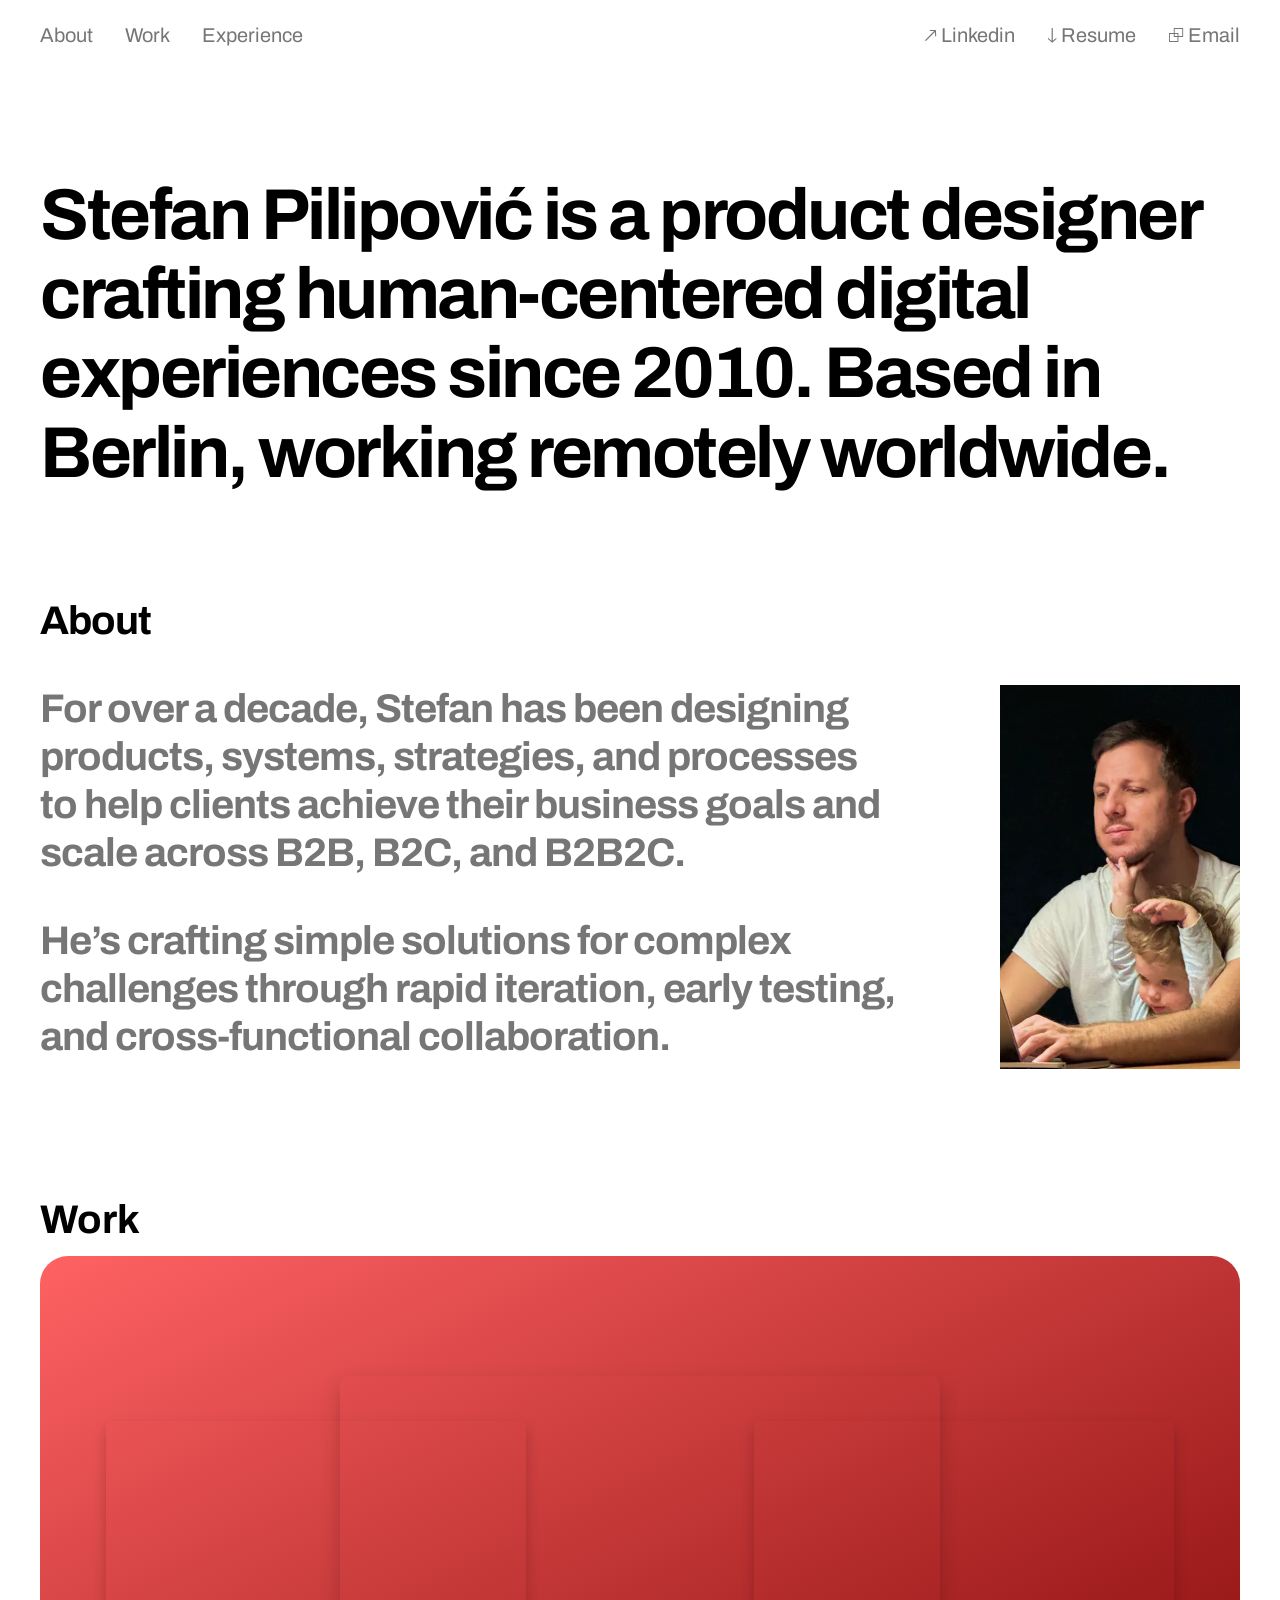
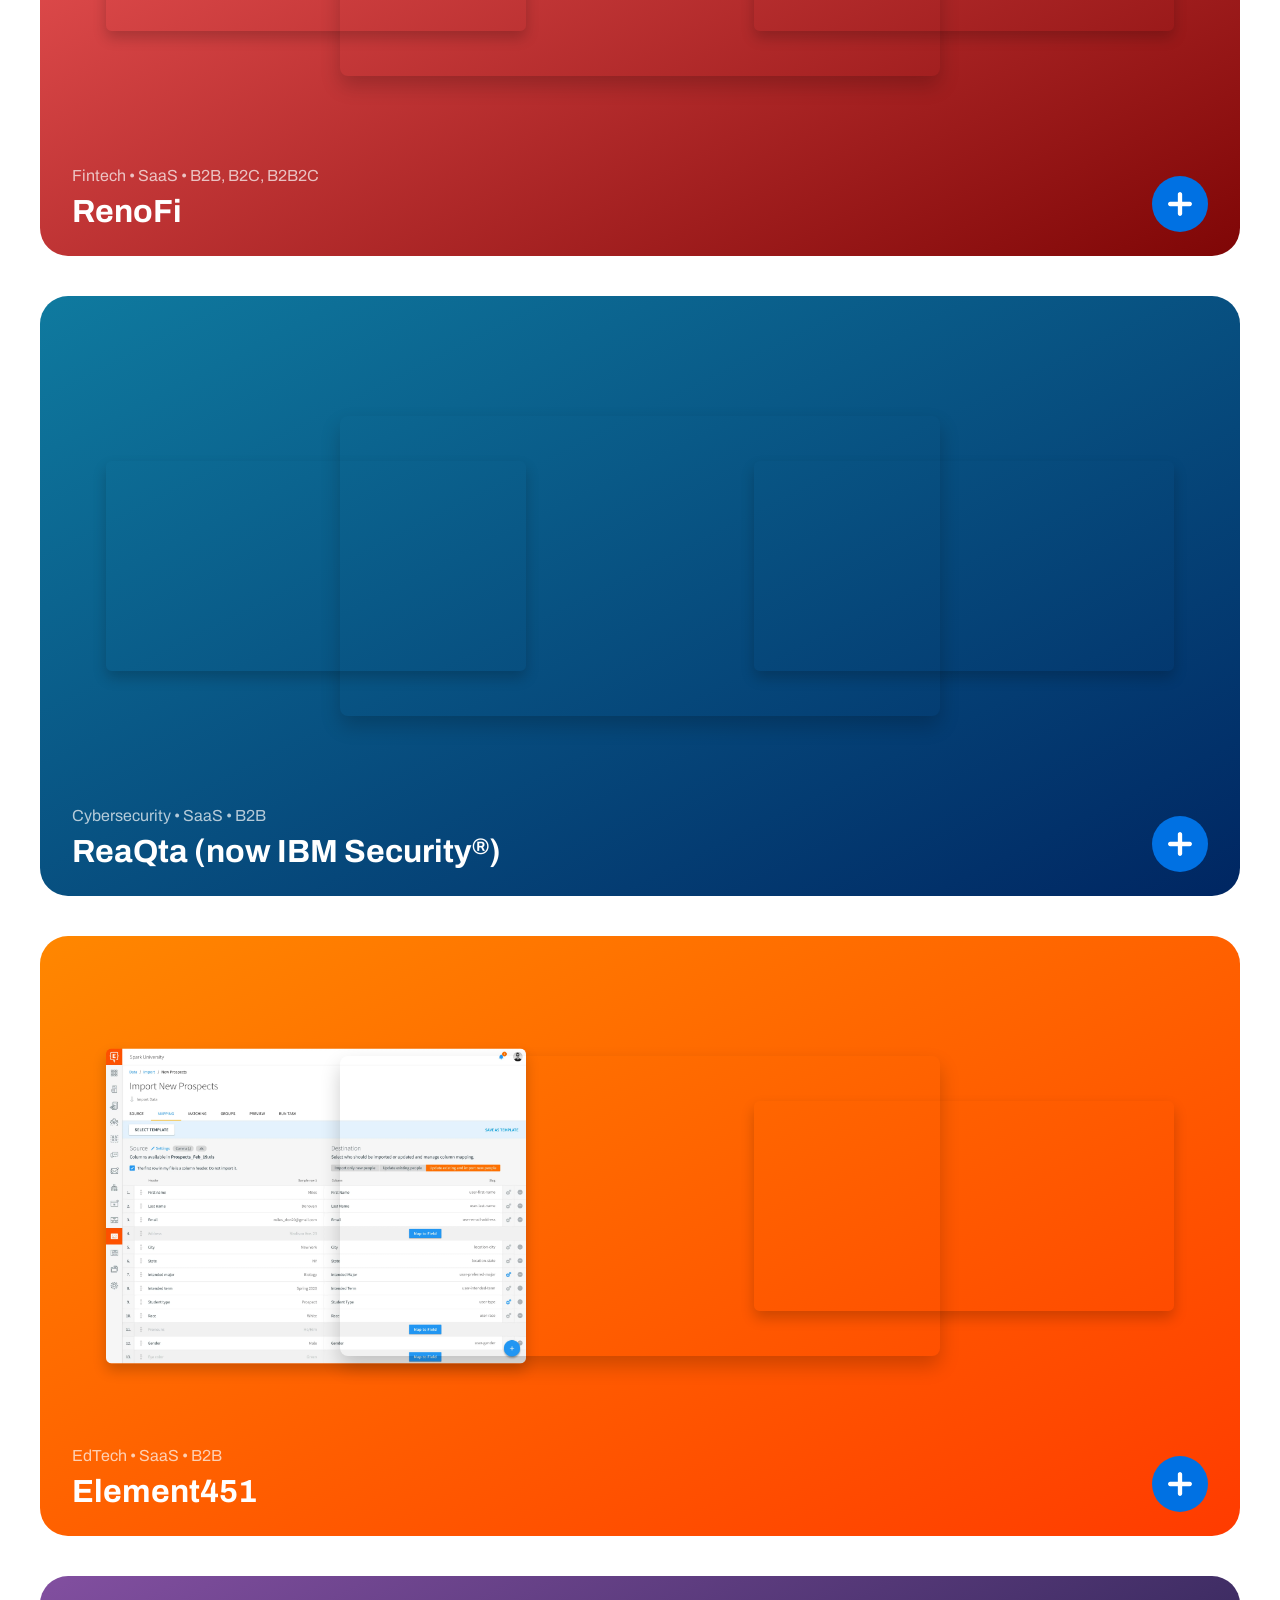
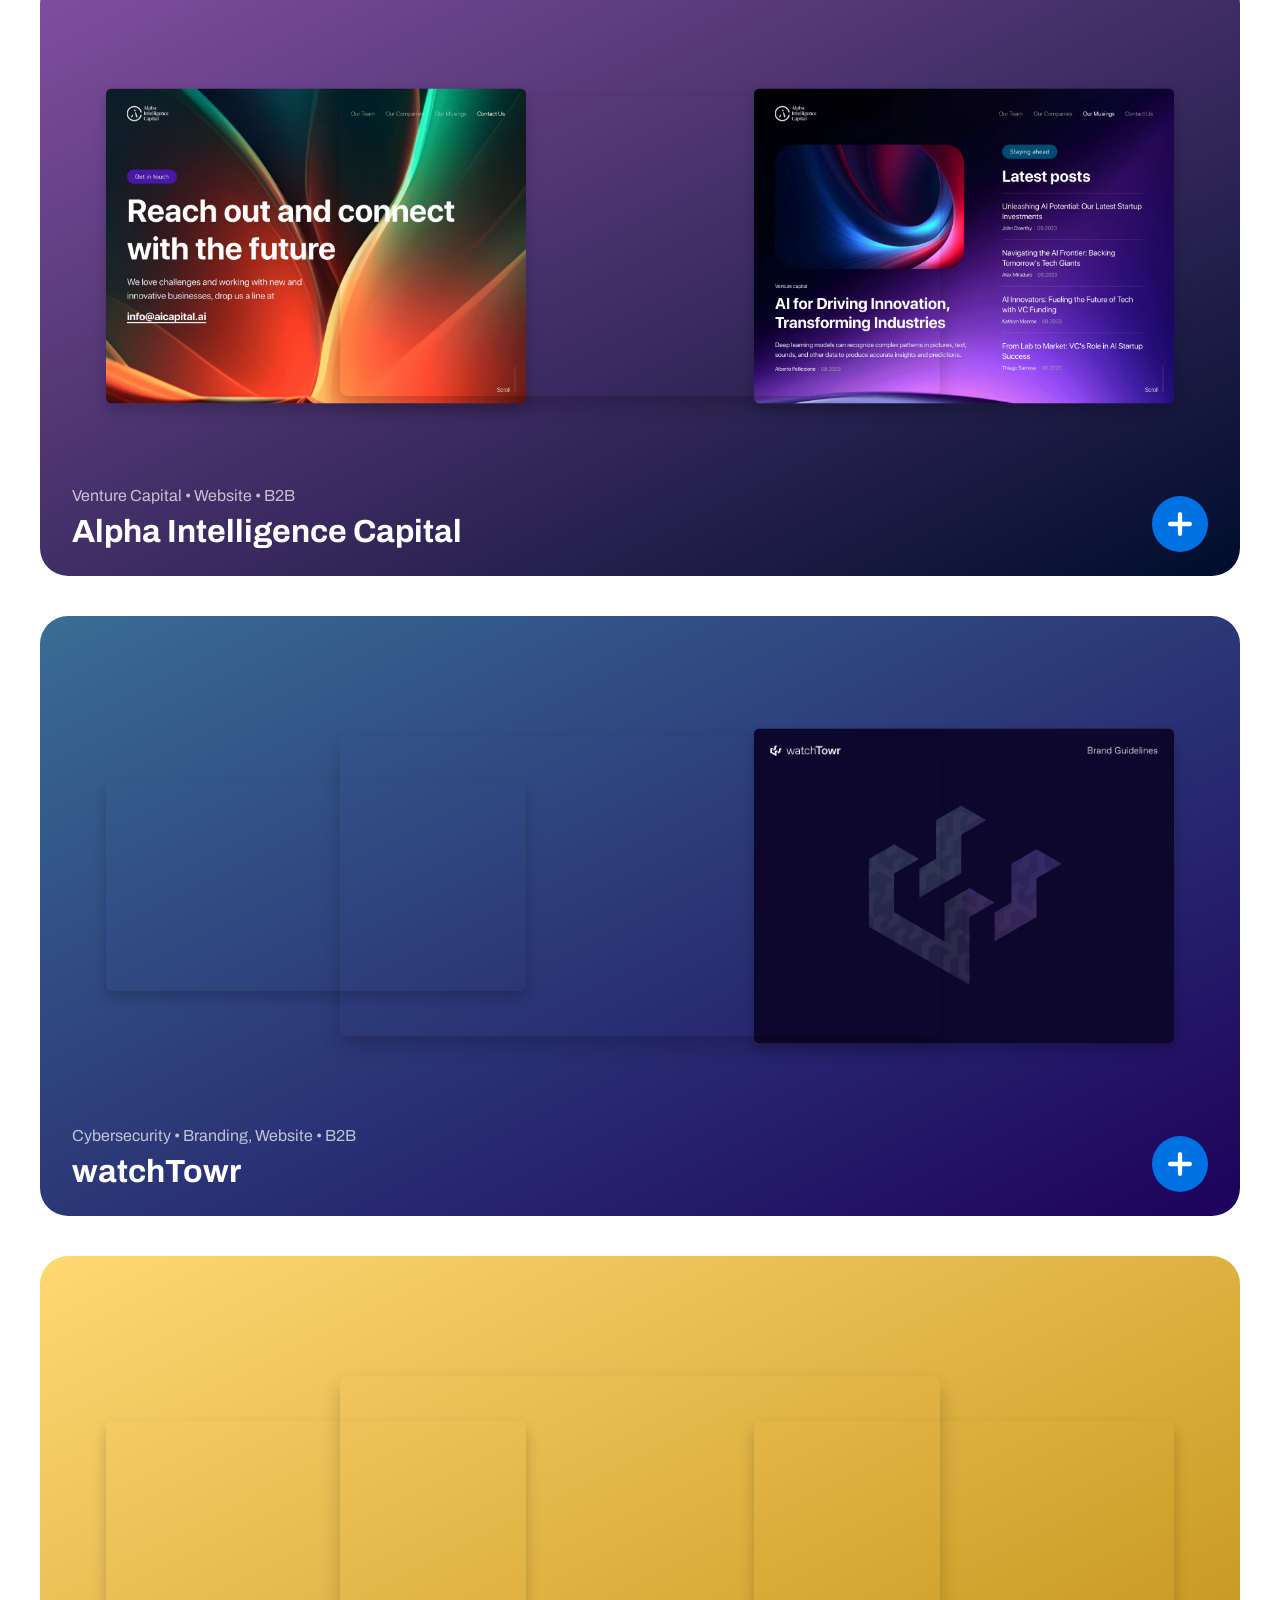
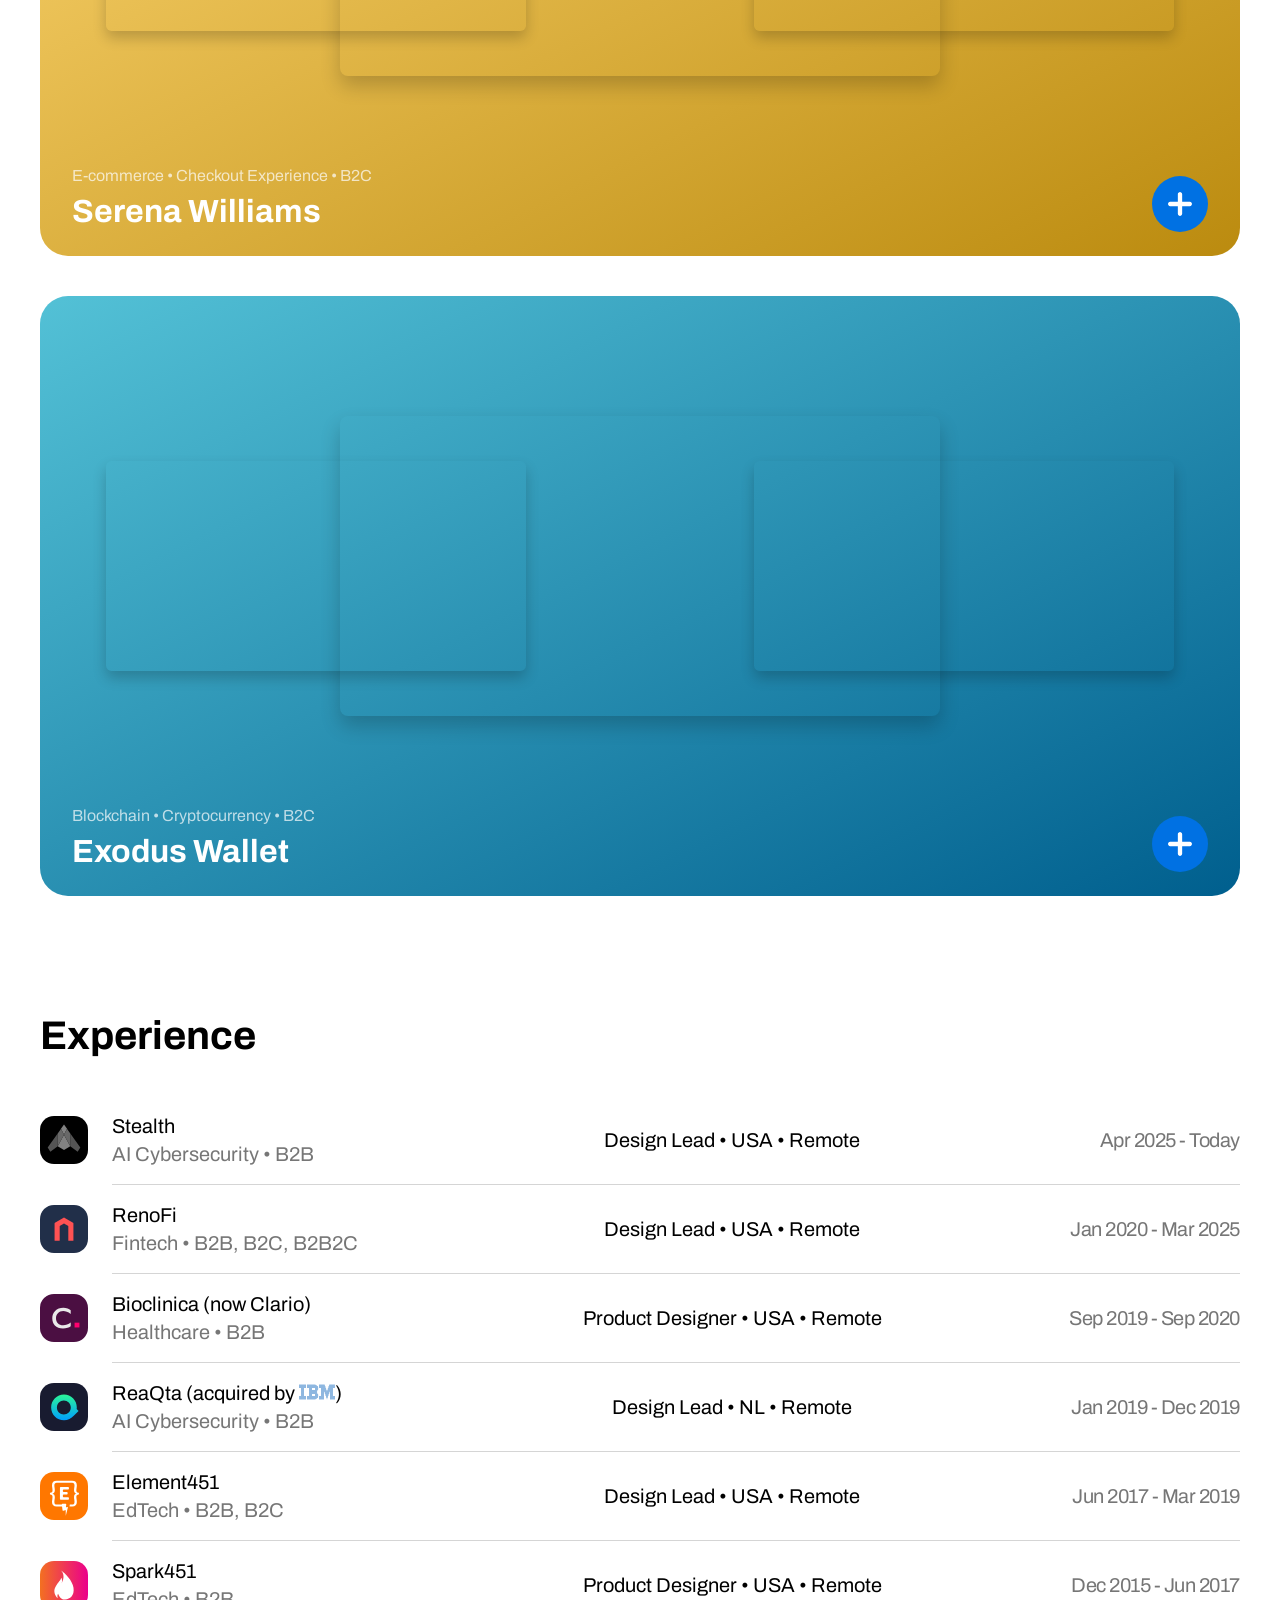
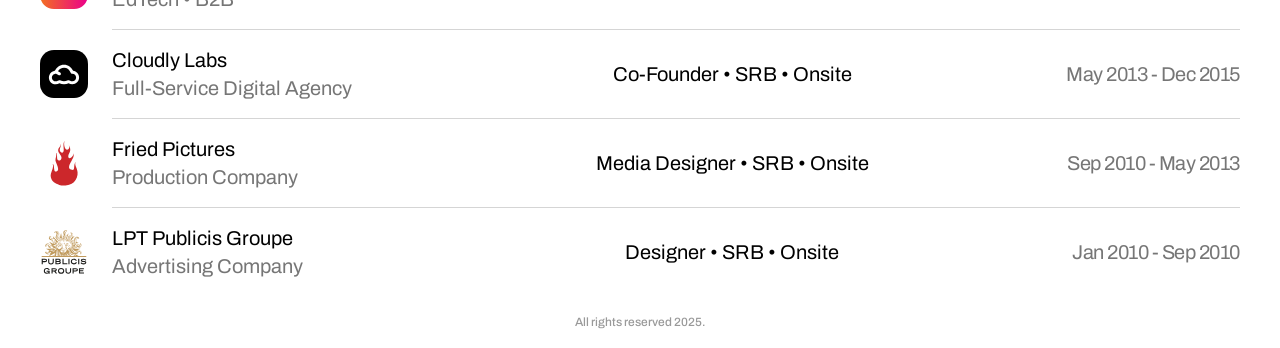
==== commit d2be41f3: "Added AI cybersecurity in stealth experience" ====
--- a/index.html
+++ b/index.html
@@ -2562,7 +2562,29 @@
         <h2 class="experience__title">
             Experience
         </h2>
-
+        
+        <div class="experience__item">
+            <div class="experience__item--left--side">
+                <div class="experience__item--logo">
+                    <!-- <a href="https://www.renofi.com" target="_blank"> -->
+                        <img src="assets/ai_cybersecurity-logo.svg" alt="AI Cybersecurity">
+                    </a>
+                </div>
+                <div class="experience__company--name--wrapper">
+                    <span class="experience__company--name">Stealth</span>
+                    <span class="experience__company--sector">AI Cybersecurity • B2B</span>
+                </div>
+            </div>
+            <div class="experience__location">
+                Design Lead • USA • Remote
+            </div>
+            <div class="experience__duration">
+                Apr 2025 - Today
+            </div>
+        </div>
+        
+        <div class="experience__divider"></div>
+        
         <div class="experience__item">
             <div class="experience__item--left--side">
                 <div class="experience__item--logo">
@@ -2579,10 +2601,10 @@
                 Design Lead • USA • Remote
             </div>
             <div class="experience__duration">
-                Jan 2020 - 2025
+                Jan 2020 - Mar 2025
             </div>
         </div>
-
+        
         <div class="experience__divider"></div>
 
         <div class="experience__item">
@@ -2618,7 +2640,7 @@
                 <div class="experience__company--name--wrapper">
                     <span class="experience__company--name">ReaQta (acquired by <img src="assets/ibm-logo.svg" alt="IBM Logo"
                             class="ibm__logo">)</span>
-                    <span class="experience__company--sector">Cybersecurity • B2B</span>
+                    <span class="experience__company--sector">AI Cybersecurity • B2B</span>
                 </div>
             </div>
             <div class="experience__location">
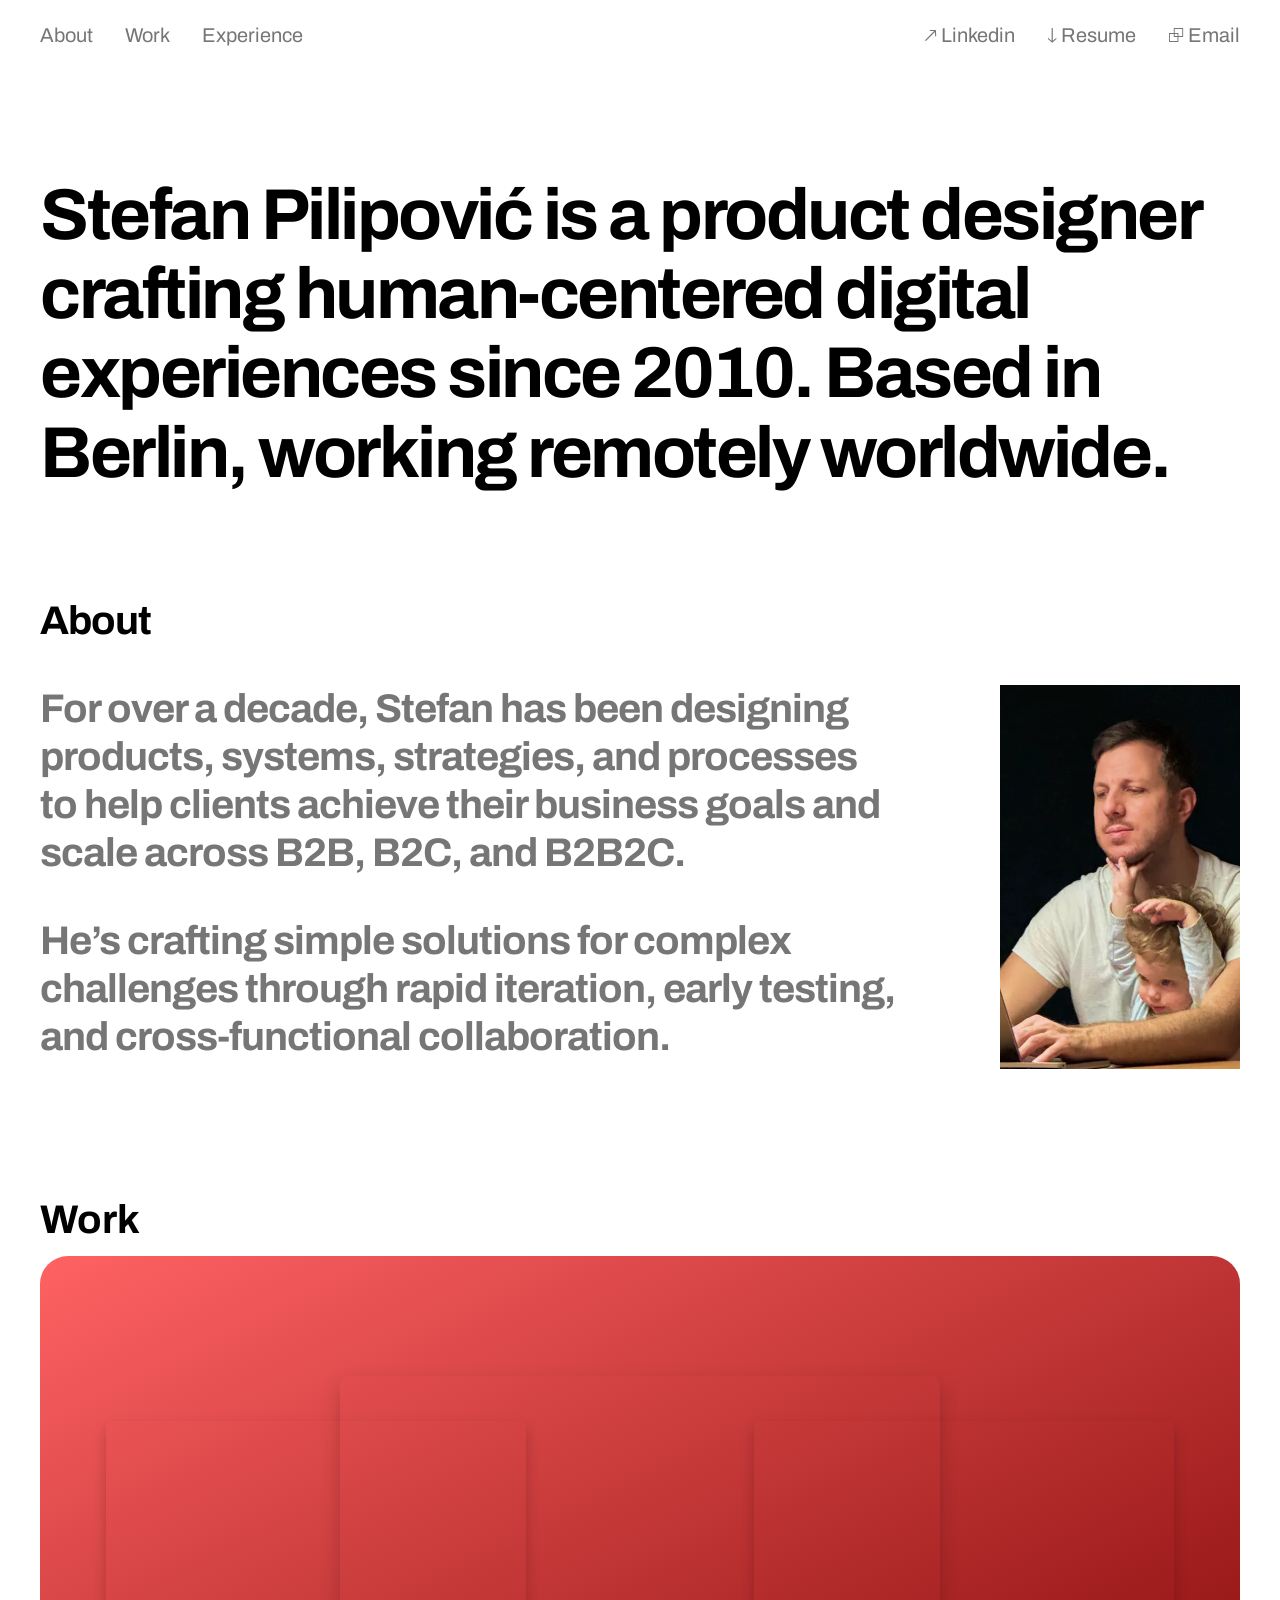
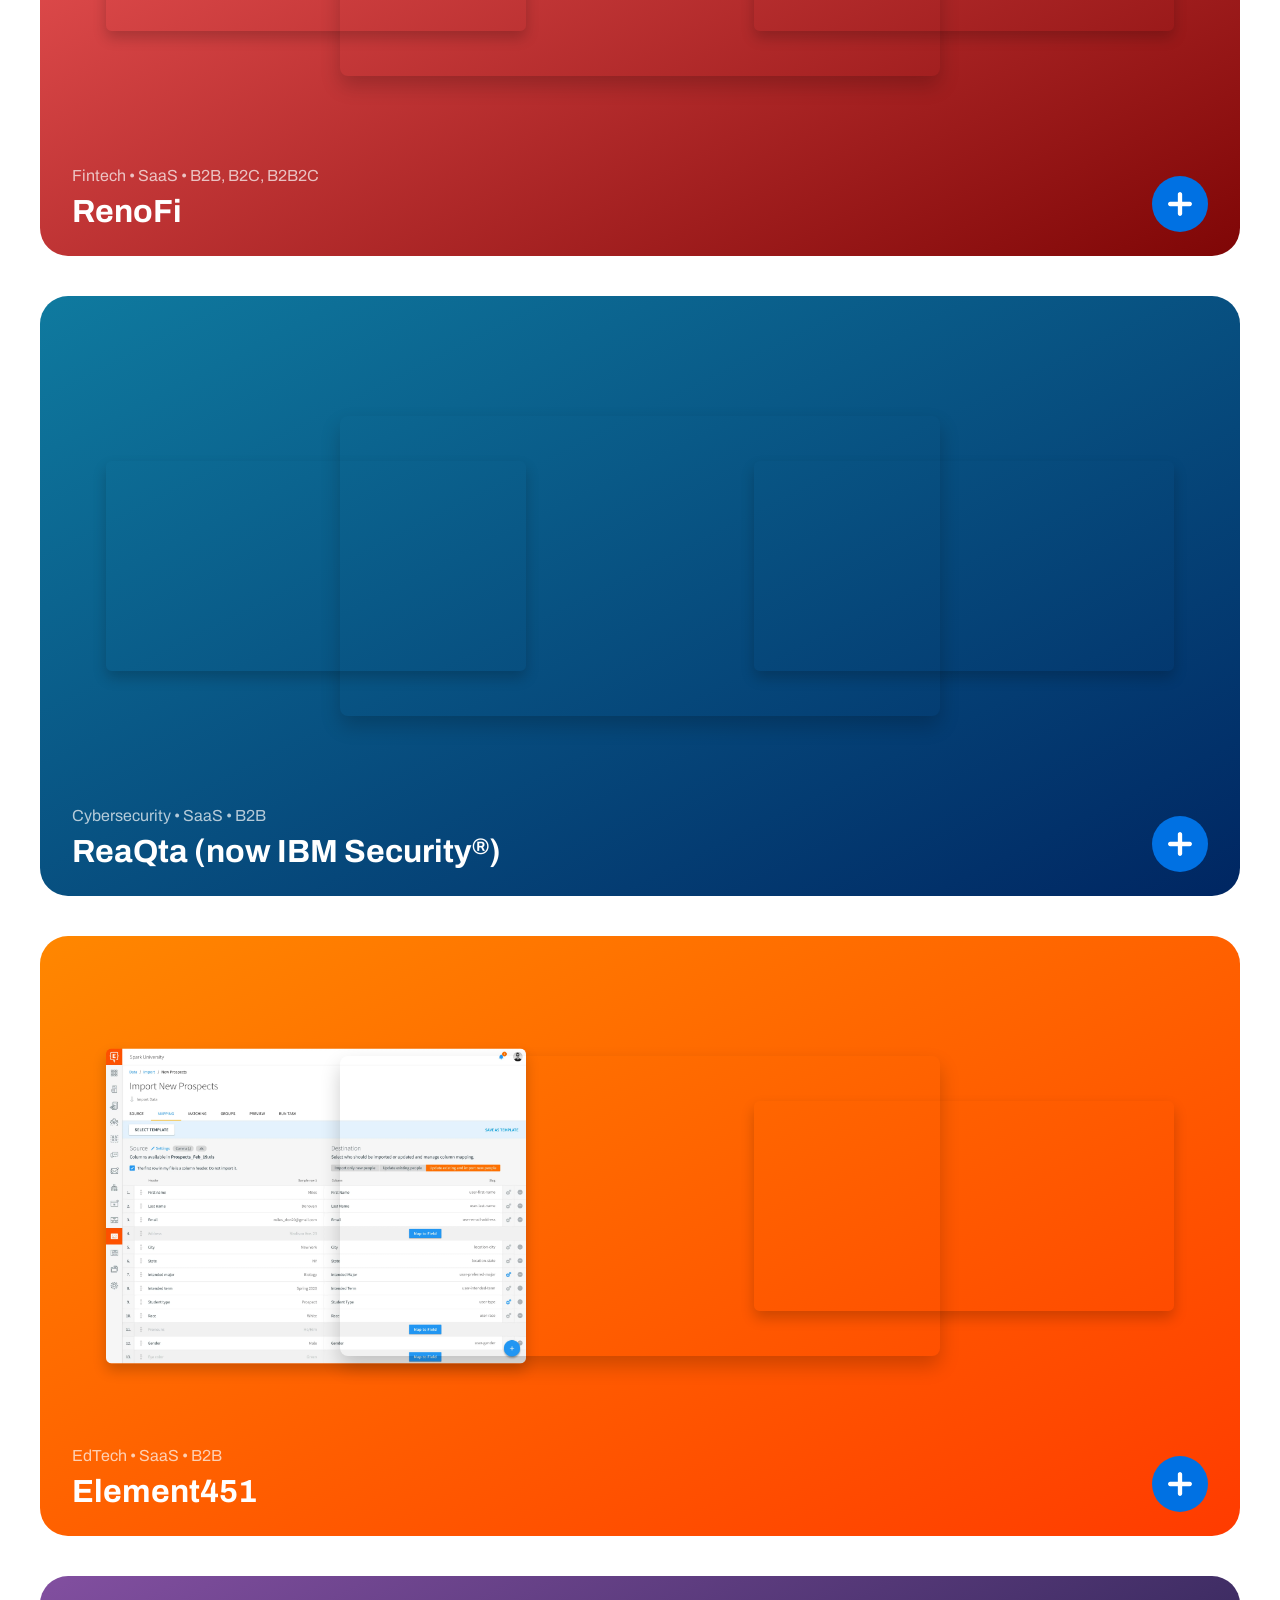
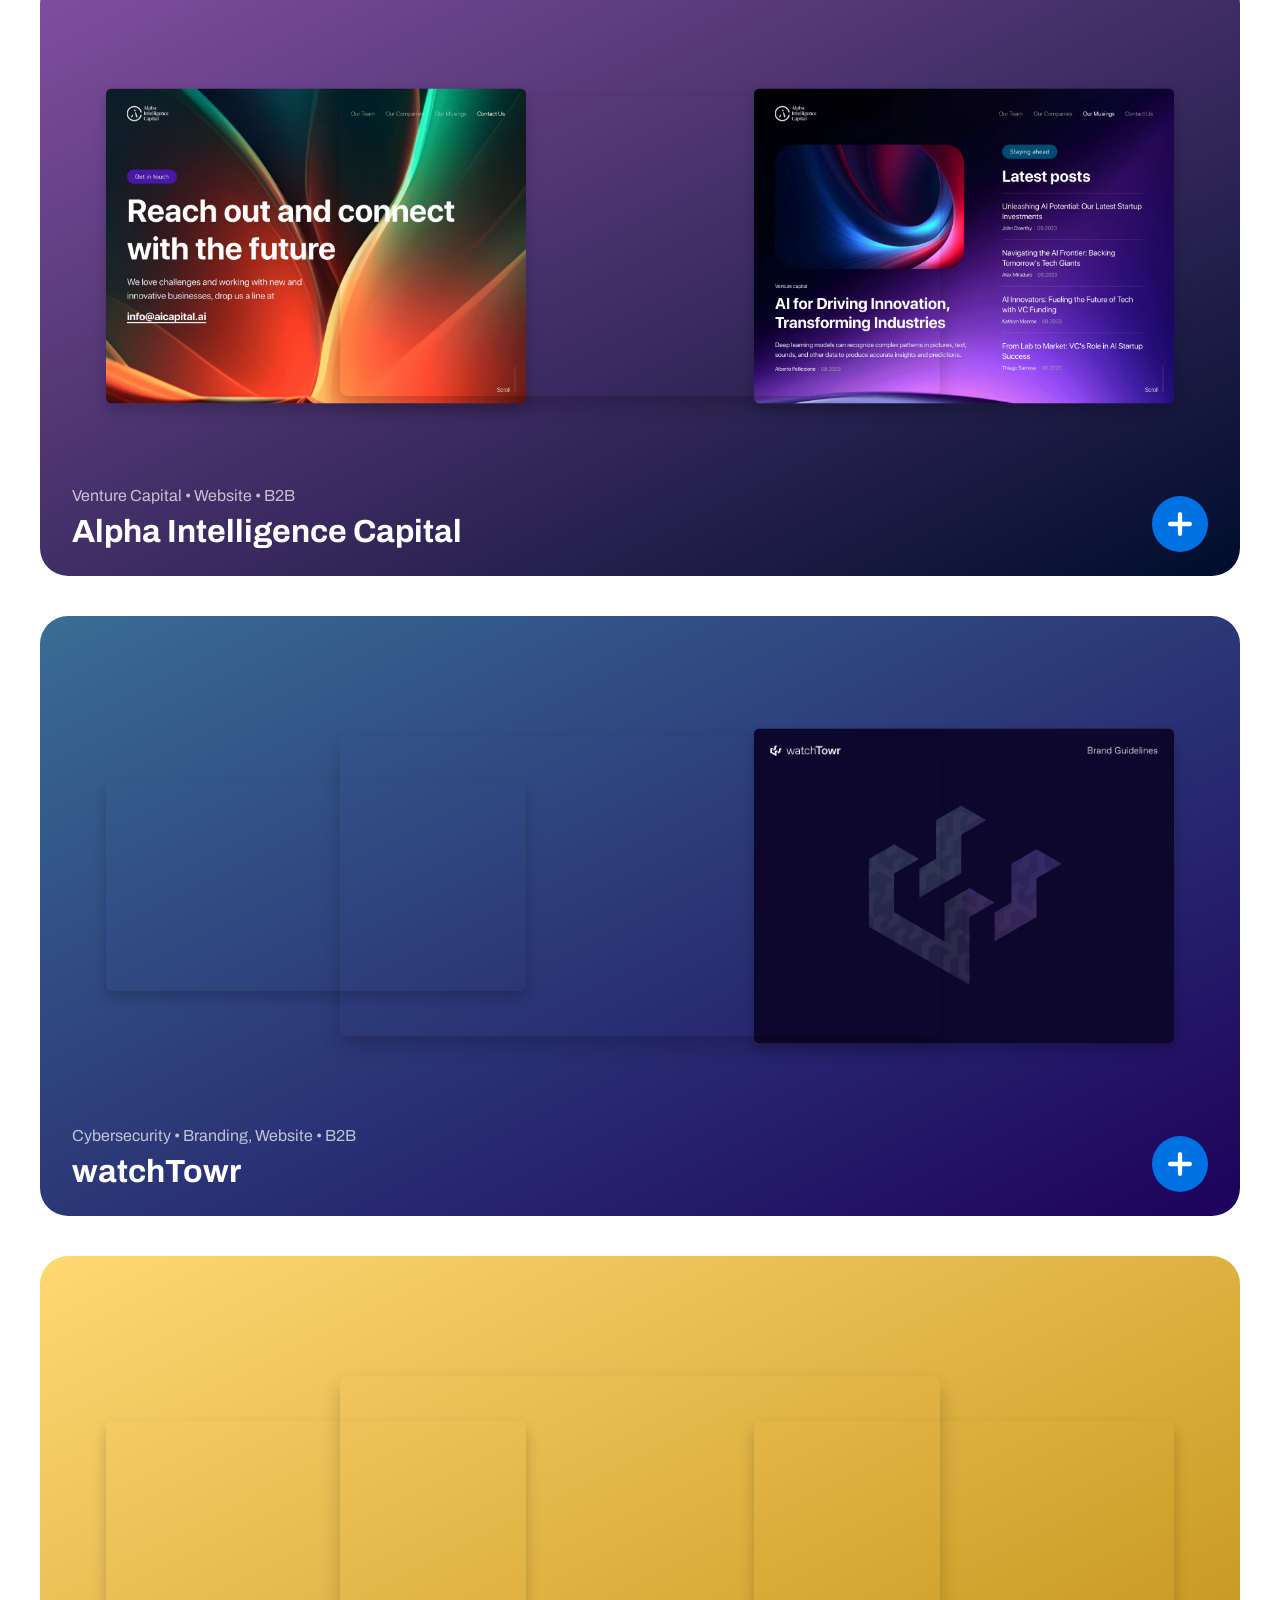
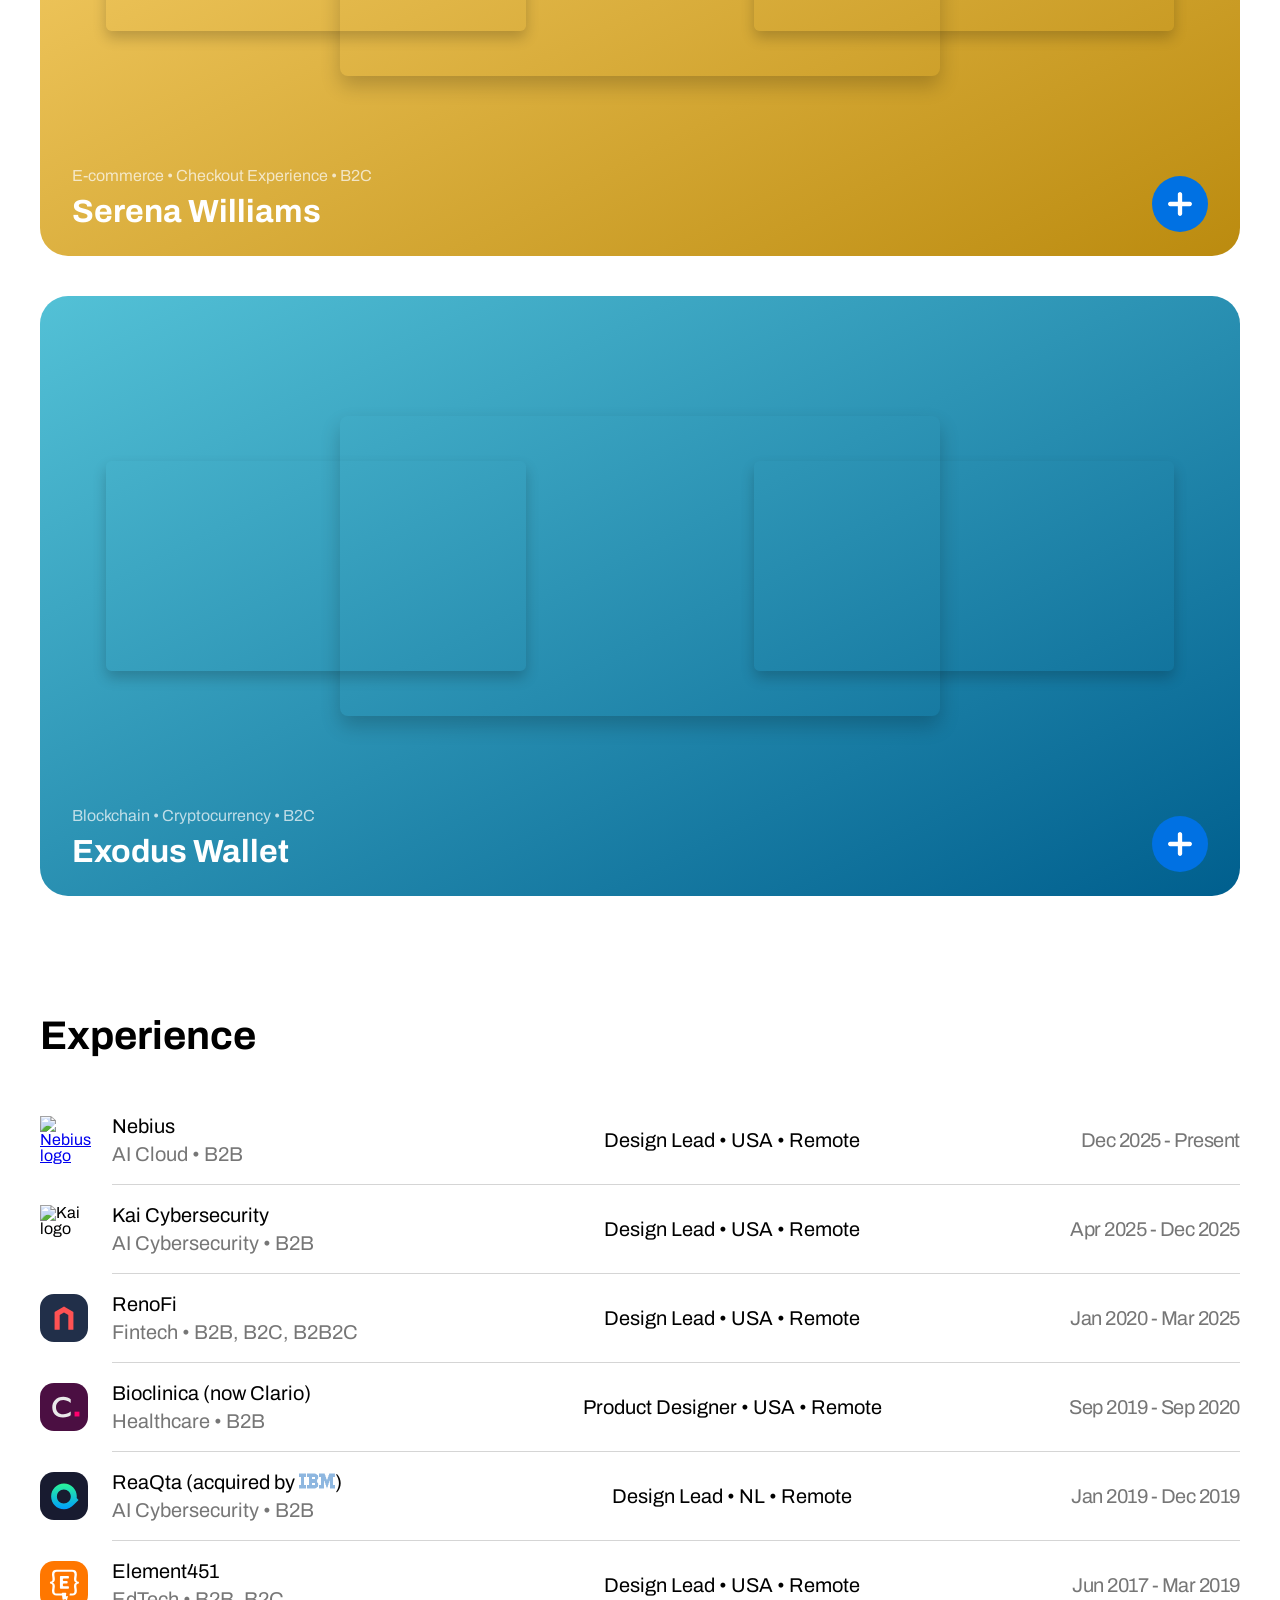
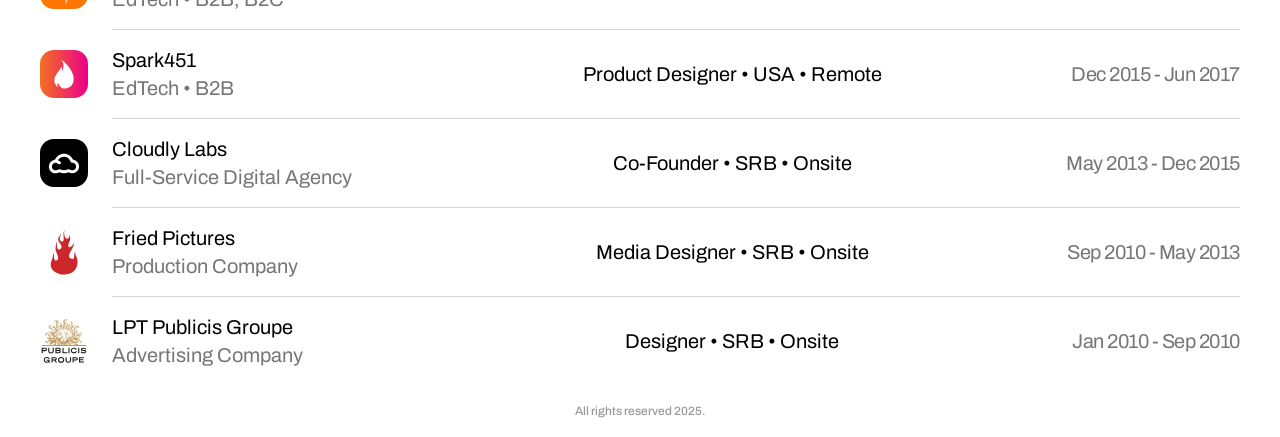
==== commit 05e70b74: "Updated experience until Nebius 2026" ====
--- a/index.html
+++ b/index.html
@@ -2566,20 +2566,40 @@
         <div class="experience__item">
             <div class="experience__item--left--side">
                 <div class="experience__item--logo">
-                    <!-- <a href="https://www.renofi.com" target="_blank"> -->
-                        <img src="assets/ai_cybersecurity-logo.svg" alt="AI Cybersecurity">
+                    <a href="https://nebius.com" target="_blank" rel="noopener noreferrer">
+                        <img src="assets/nebius-logo.svg" alt="Nebius logo">
                     </a>
                 </div>
                 <div class="experience__company--name--wrapper">
-                    <span class="experience__company--name">Stealth</span>
-                    <span class="experience__company--sector">AI Cybersecurity • B2B</span>
+                    <span class="experience__company--name">Nebius</span>
+                    <span class="experience__company--sector">AI Cloud • B2B</span>
                 </div>
             </div>
             <div class="experience__location">
                 Design Lead • USA • Remote
             </div>
             <div class="experience__duration">
-                Apr 2025 - Today
+                Dec 2025 - Present
+            </div>
+        </div>
+        
+        <div class="experience__divider"></div>
+        
+        <div class="experience__item">
+            <div class="experience__item--left--side">
+                <div class="experience__item--logo">
+                    <img src="assets/kai-logo.svg" alt="Kai logo">
+                </div>
+                <div class="experience__company--name--wrapper">
+                    <span class="experience__company--name">Kai Cybersecurity</span>
+                    <span class="experience__company--sector">AI Cybersecurity • B2B</span>
+                </div>
+            </div>
+            <div class="experience__location">
+                Design Lead • USA • Remote
+            </div>
+            <div class="experience__duration">
+                Apr 2025 - Dec 2025
             </div>
         </div>
         
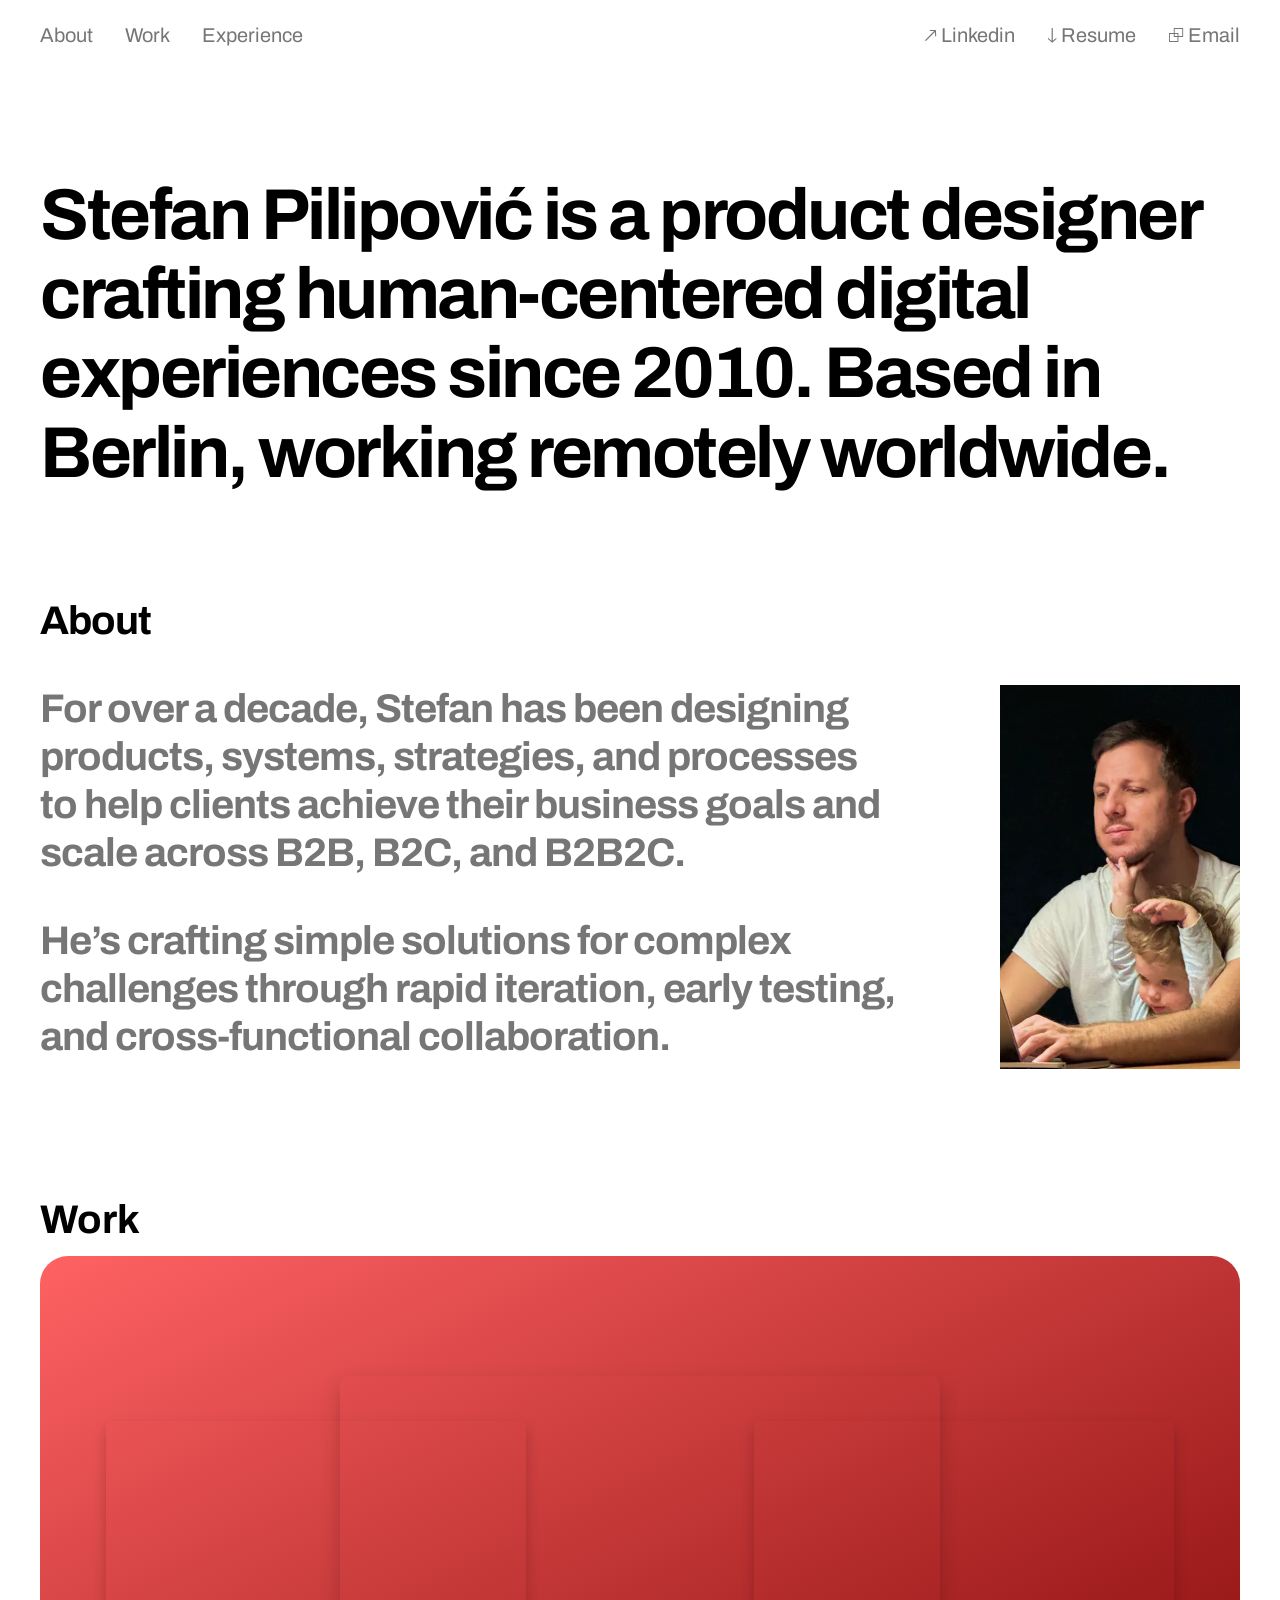
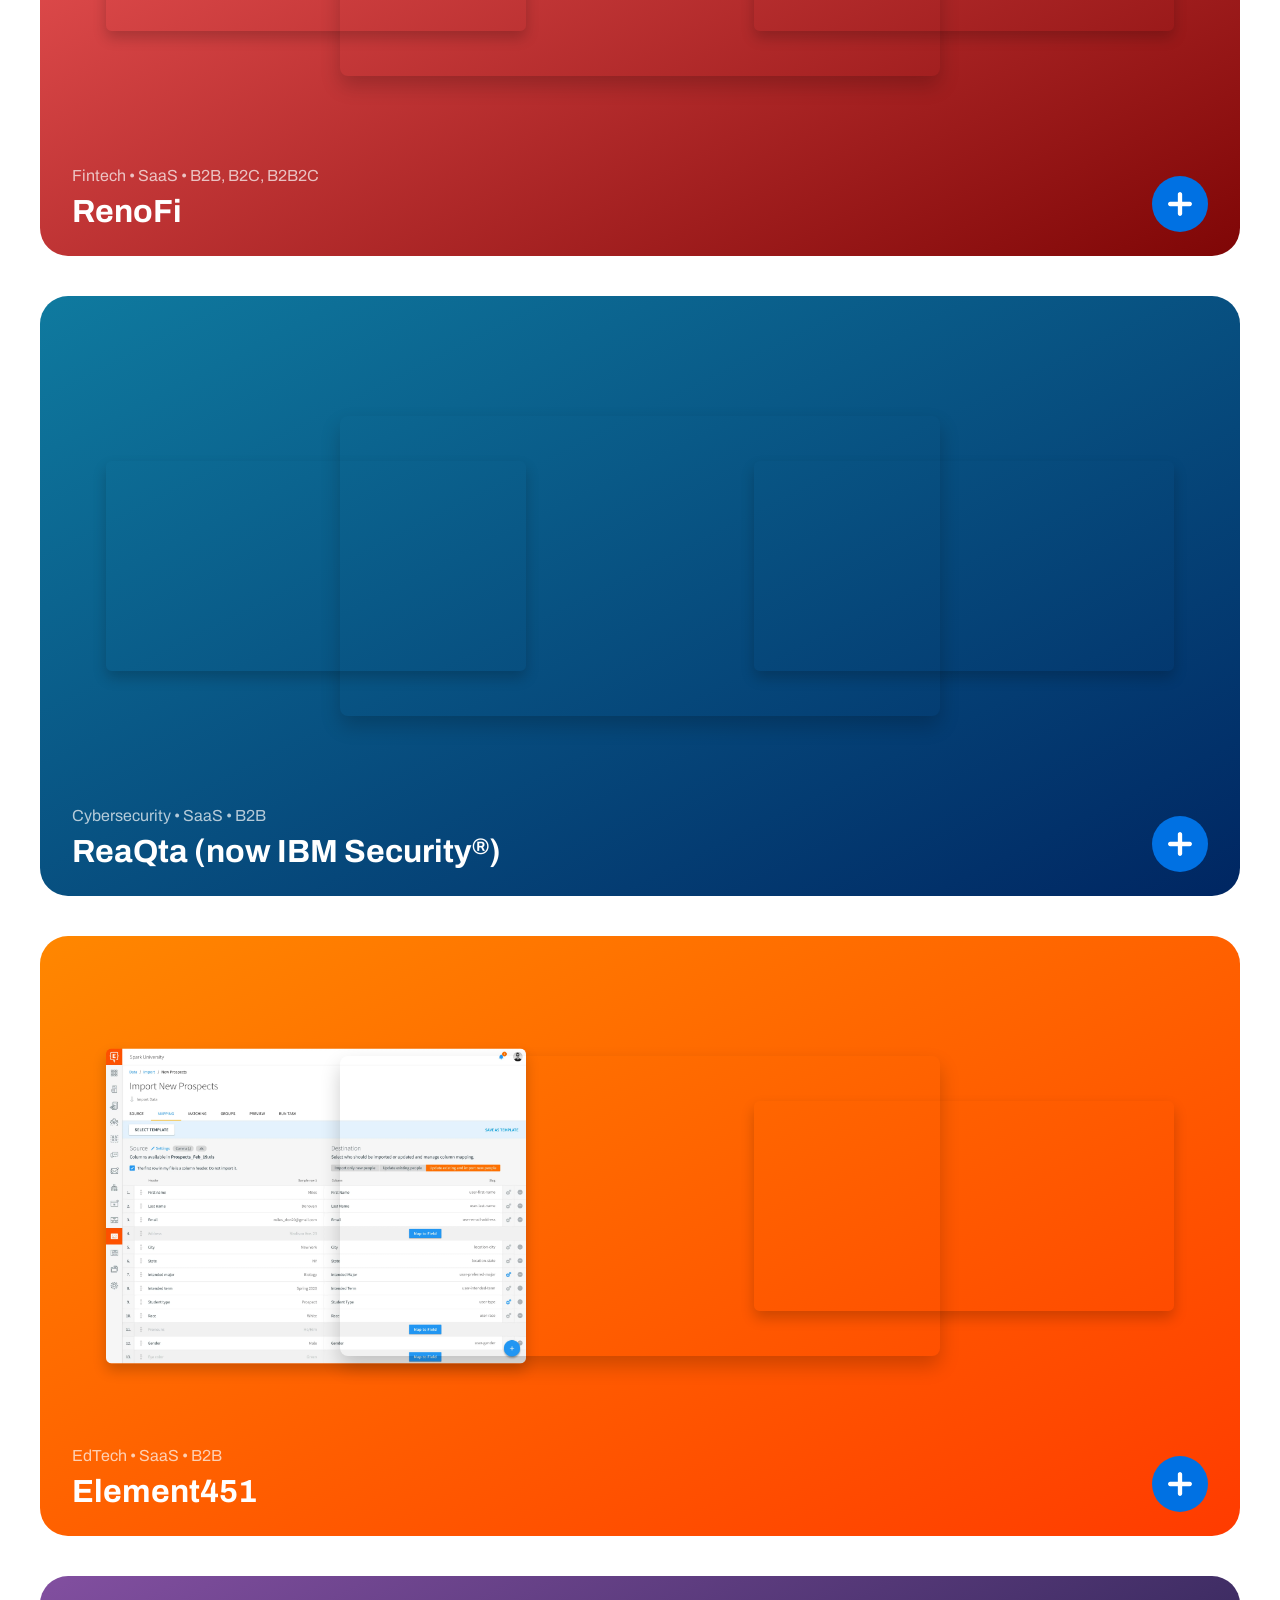
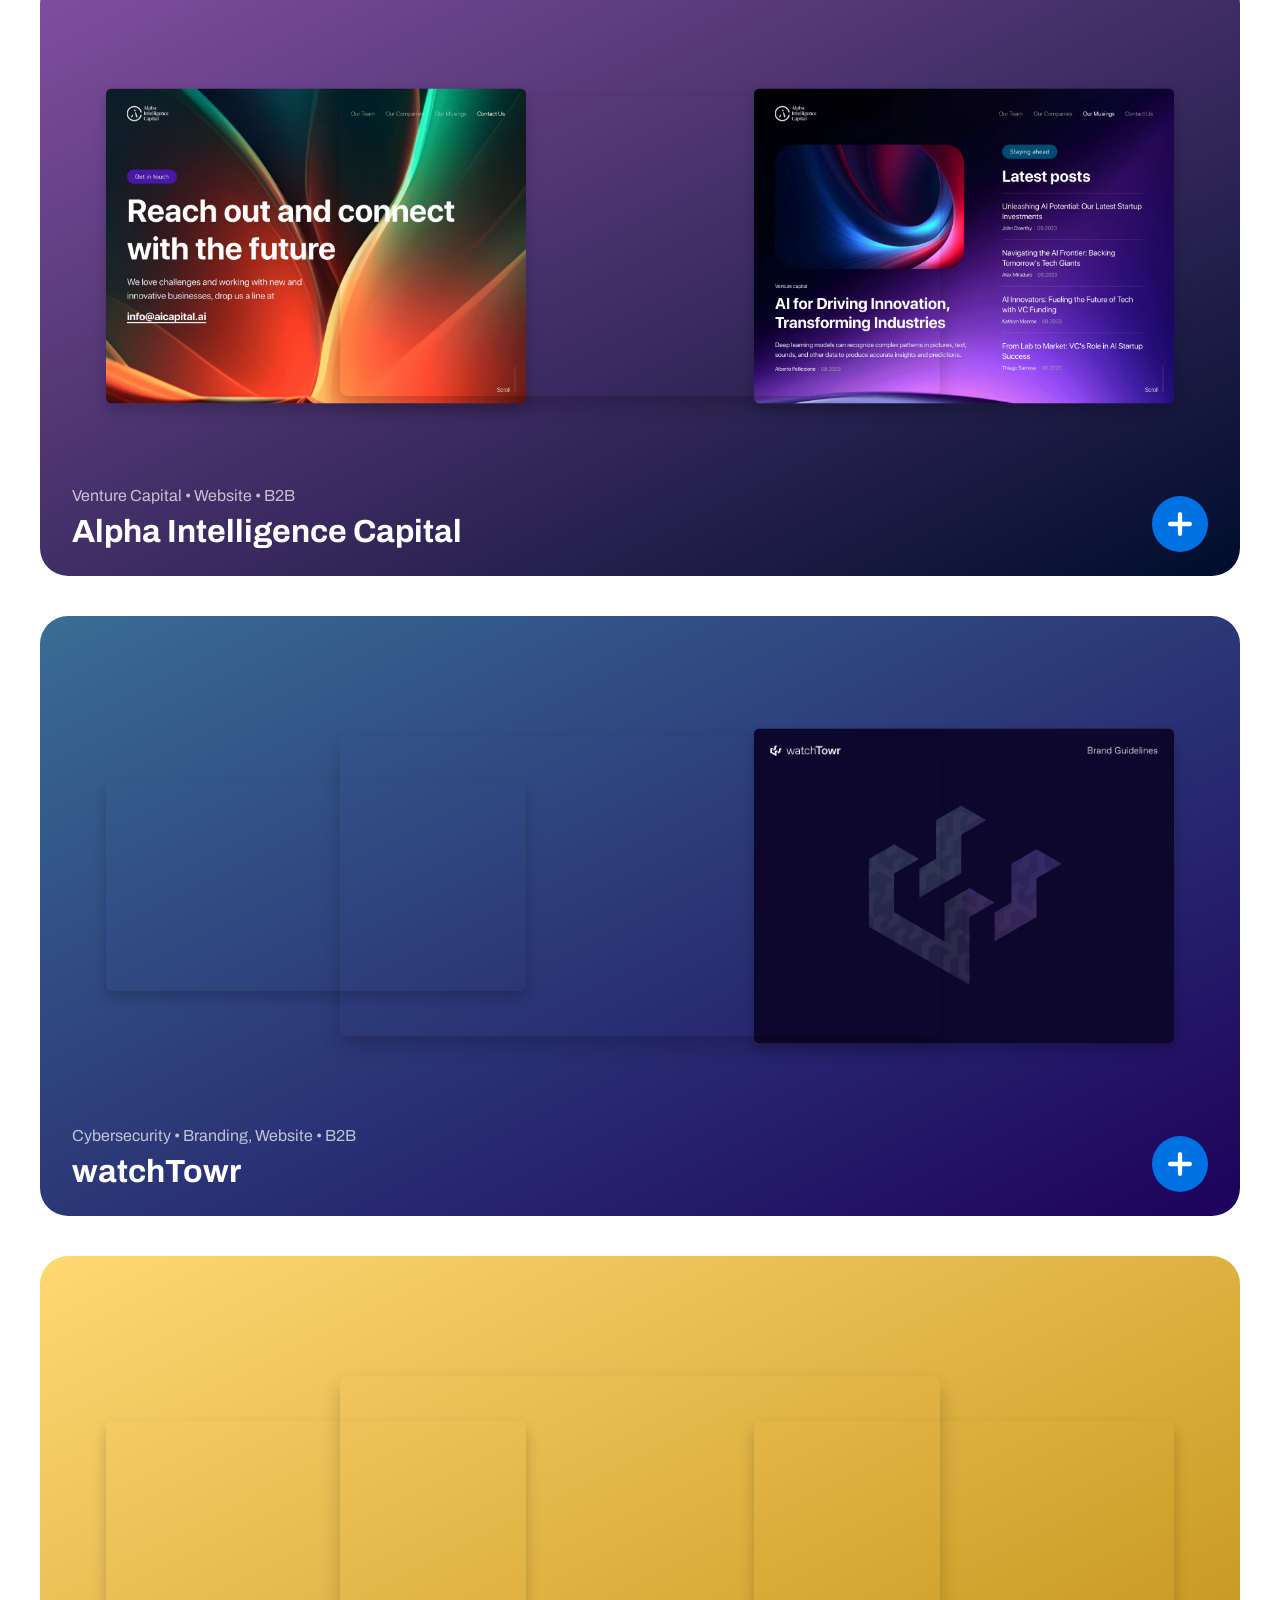
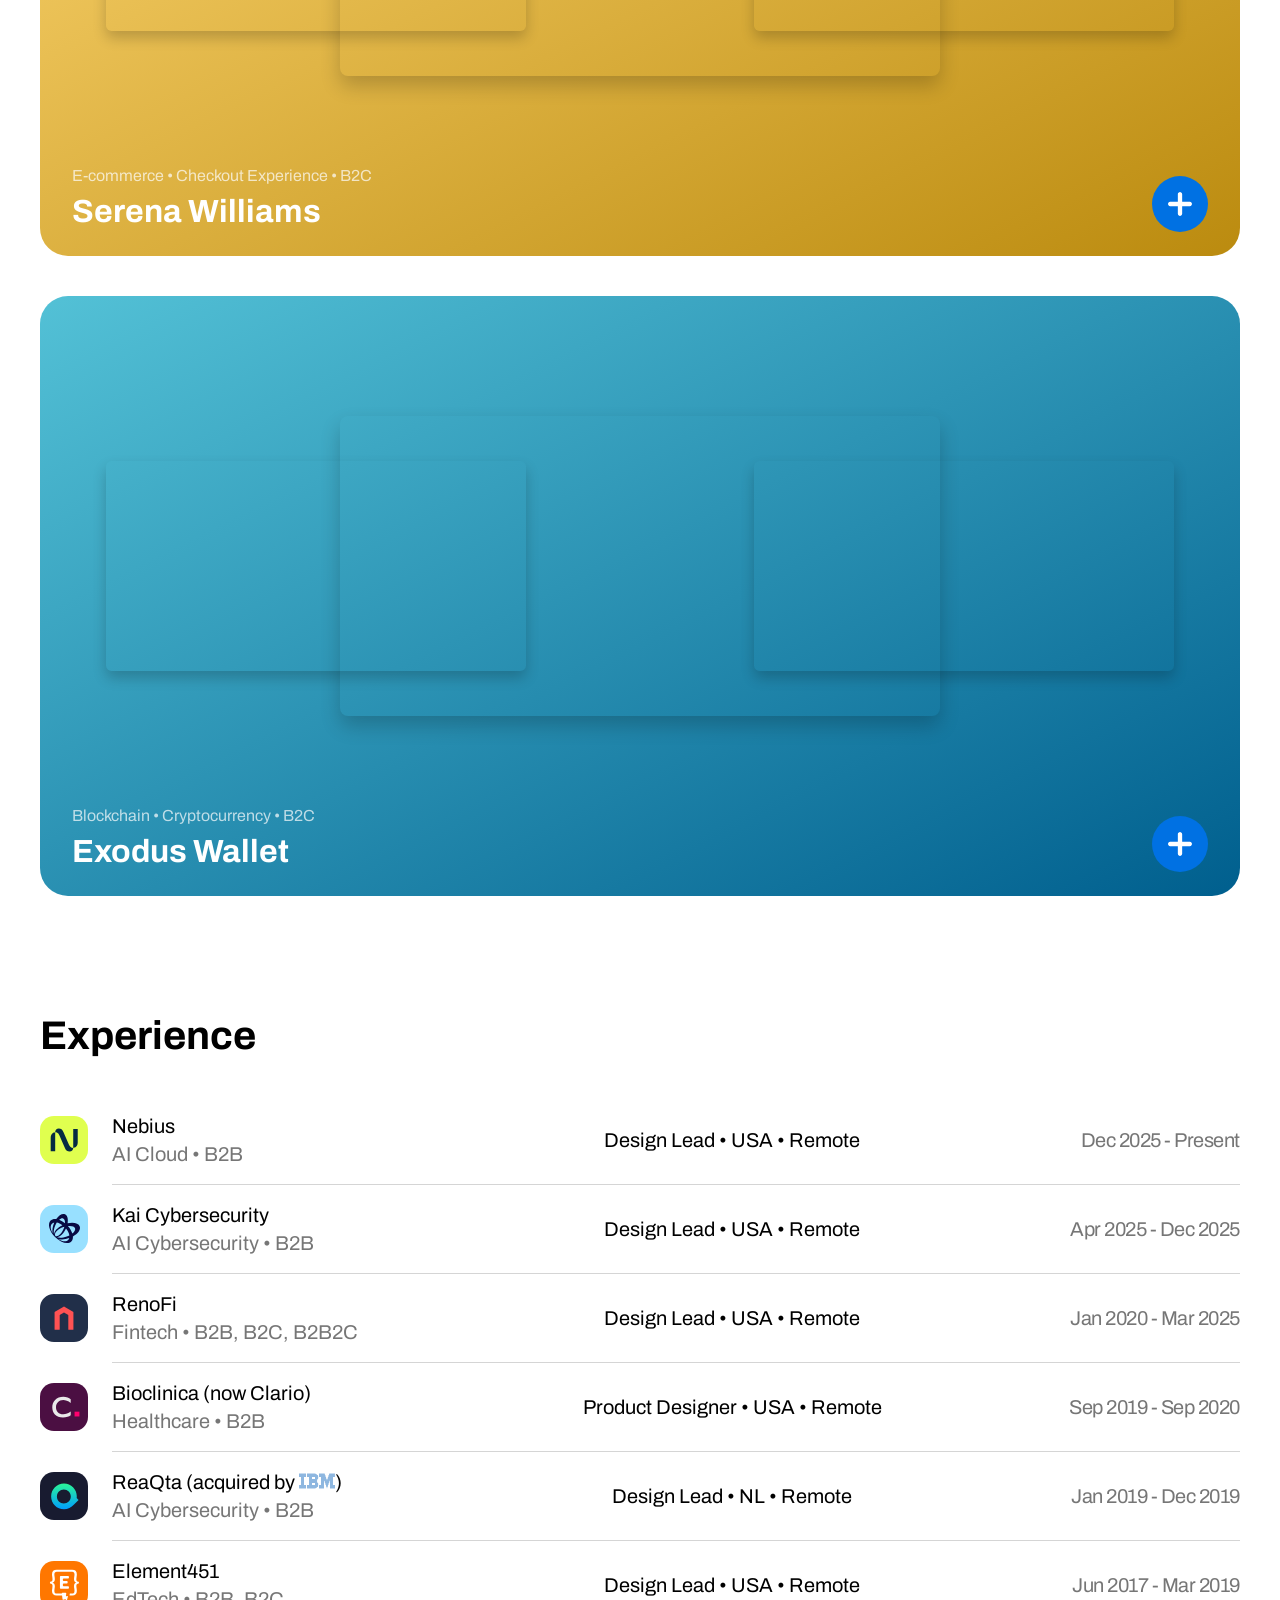
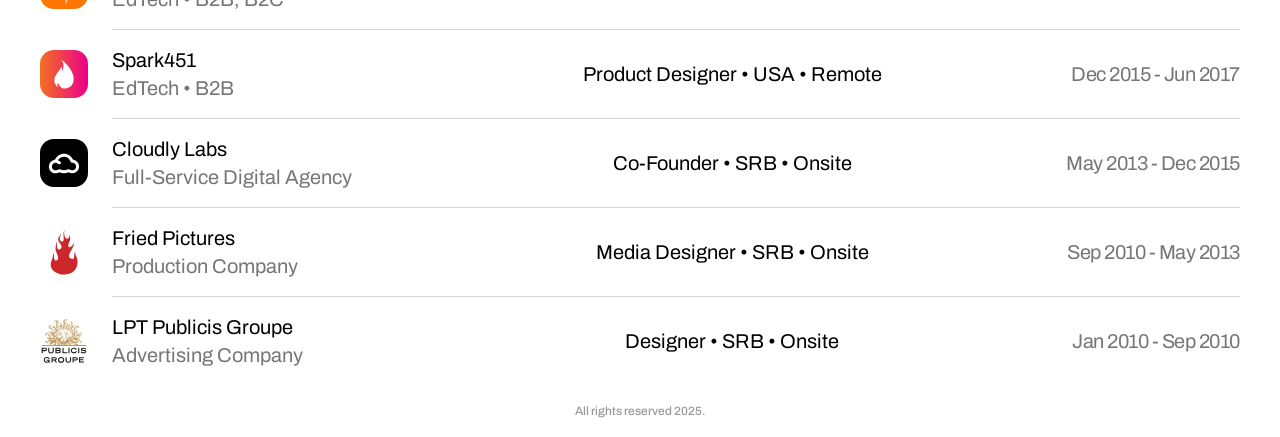
==== commit 43d51b11: "Updated resume" ====
--- a/index.html
+++ b/index.html
@@ -54,7 +54,7 @@
         <div class="navigation__links--wrapper--right">
             <a href="https://www.linkedin.com/in/spilipovic/" target="_blank" class="navigation__link"><span
                     class="symbol">&#x1F855;</span> Linkedin</a>
-            <a href="https://docs.google.com/document/d/1MdBx4TzEafS5mmMBfirwtz_XHtVTOTtelEXTBINYnsQ/edit?usp=sharing" target="_blank" class="navigation__link"><span
+            <a href="https://docs.google.com/document/d/11l5Y7UDLpbJvUfLFxJQlzGdZKmRxmlQCVk5my8_Bfl0/edit?usp=sharing" target="_blank" class="navigation__link"><span
                     class="symbol">&#129107;</span> Resume</a>
             <a href="mailto:stefan.pilipovic@gmail.com" class="navigation__link"><span class="symbol">&#11194;</span>
                 Email</a>
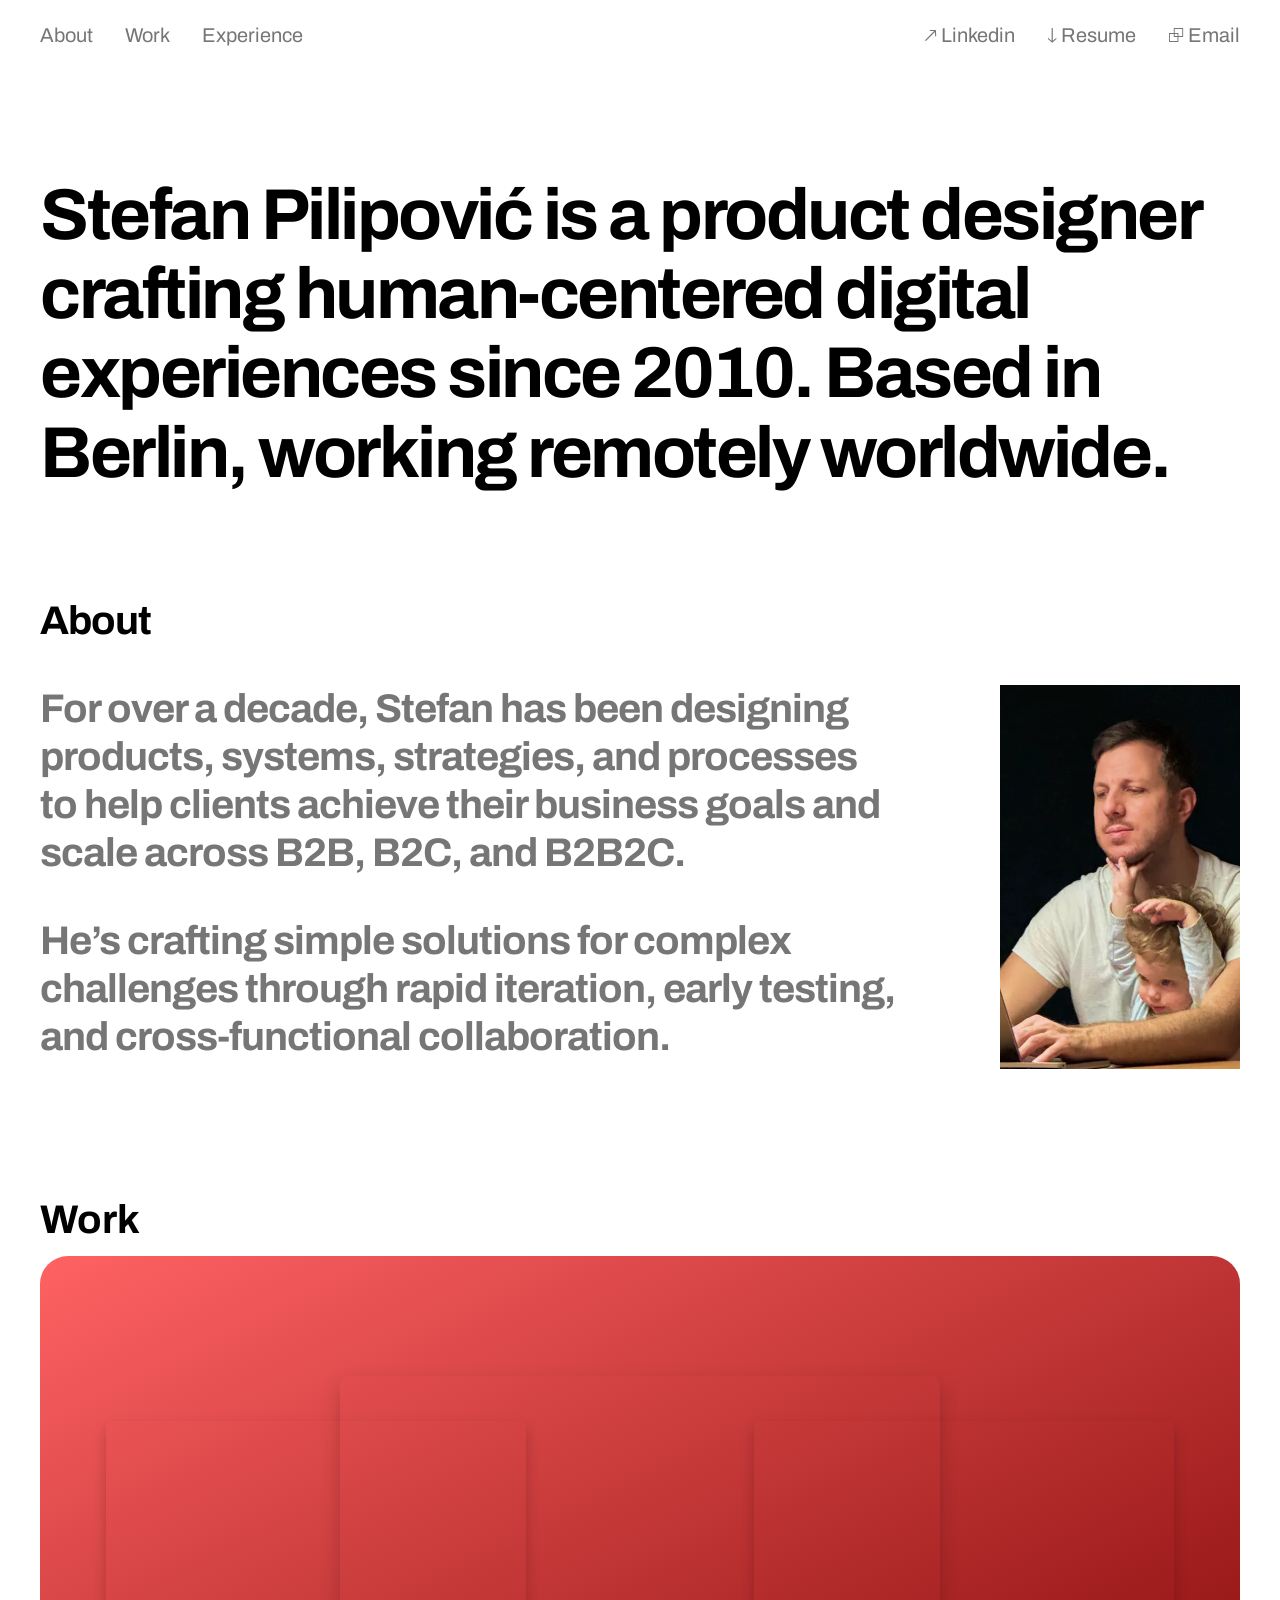
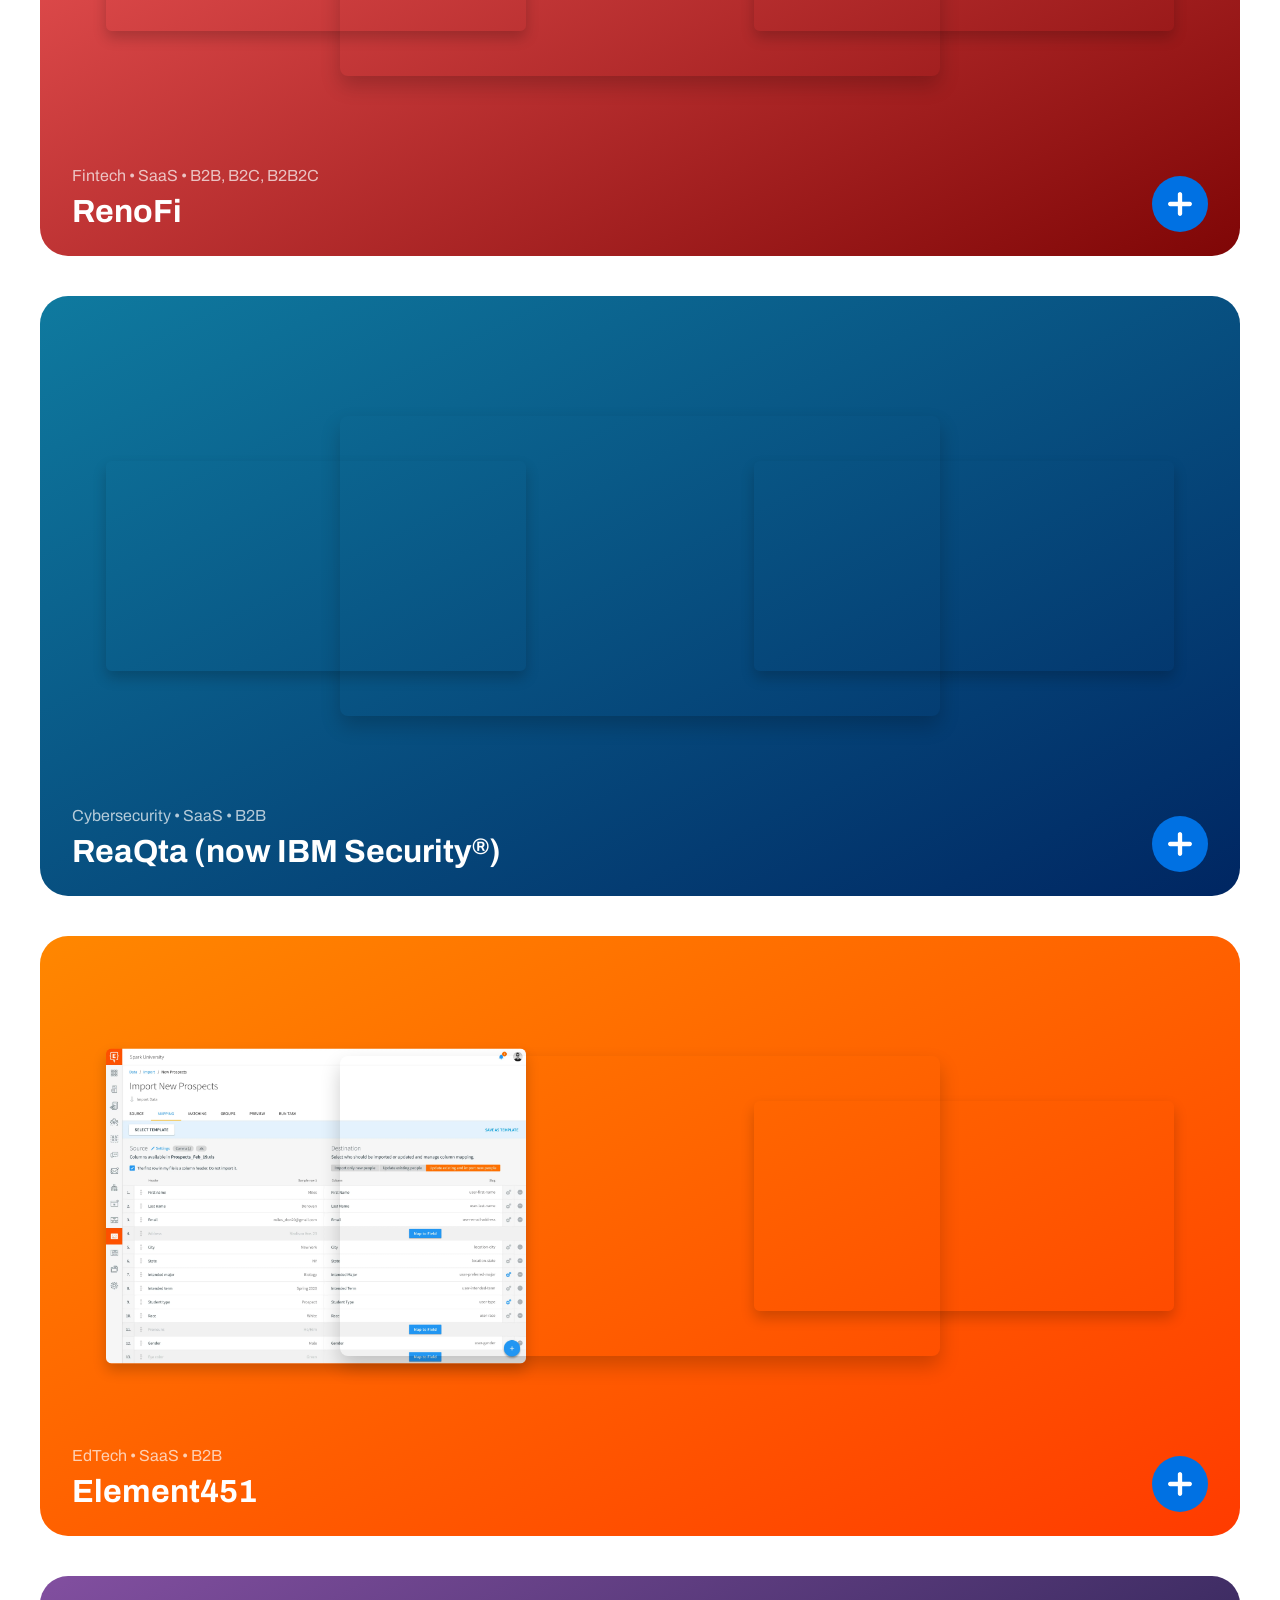
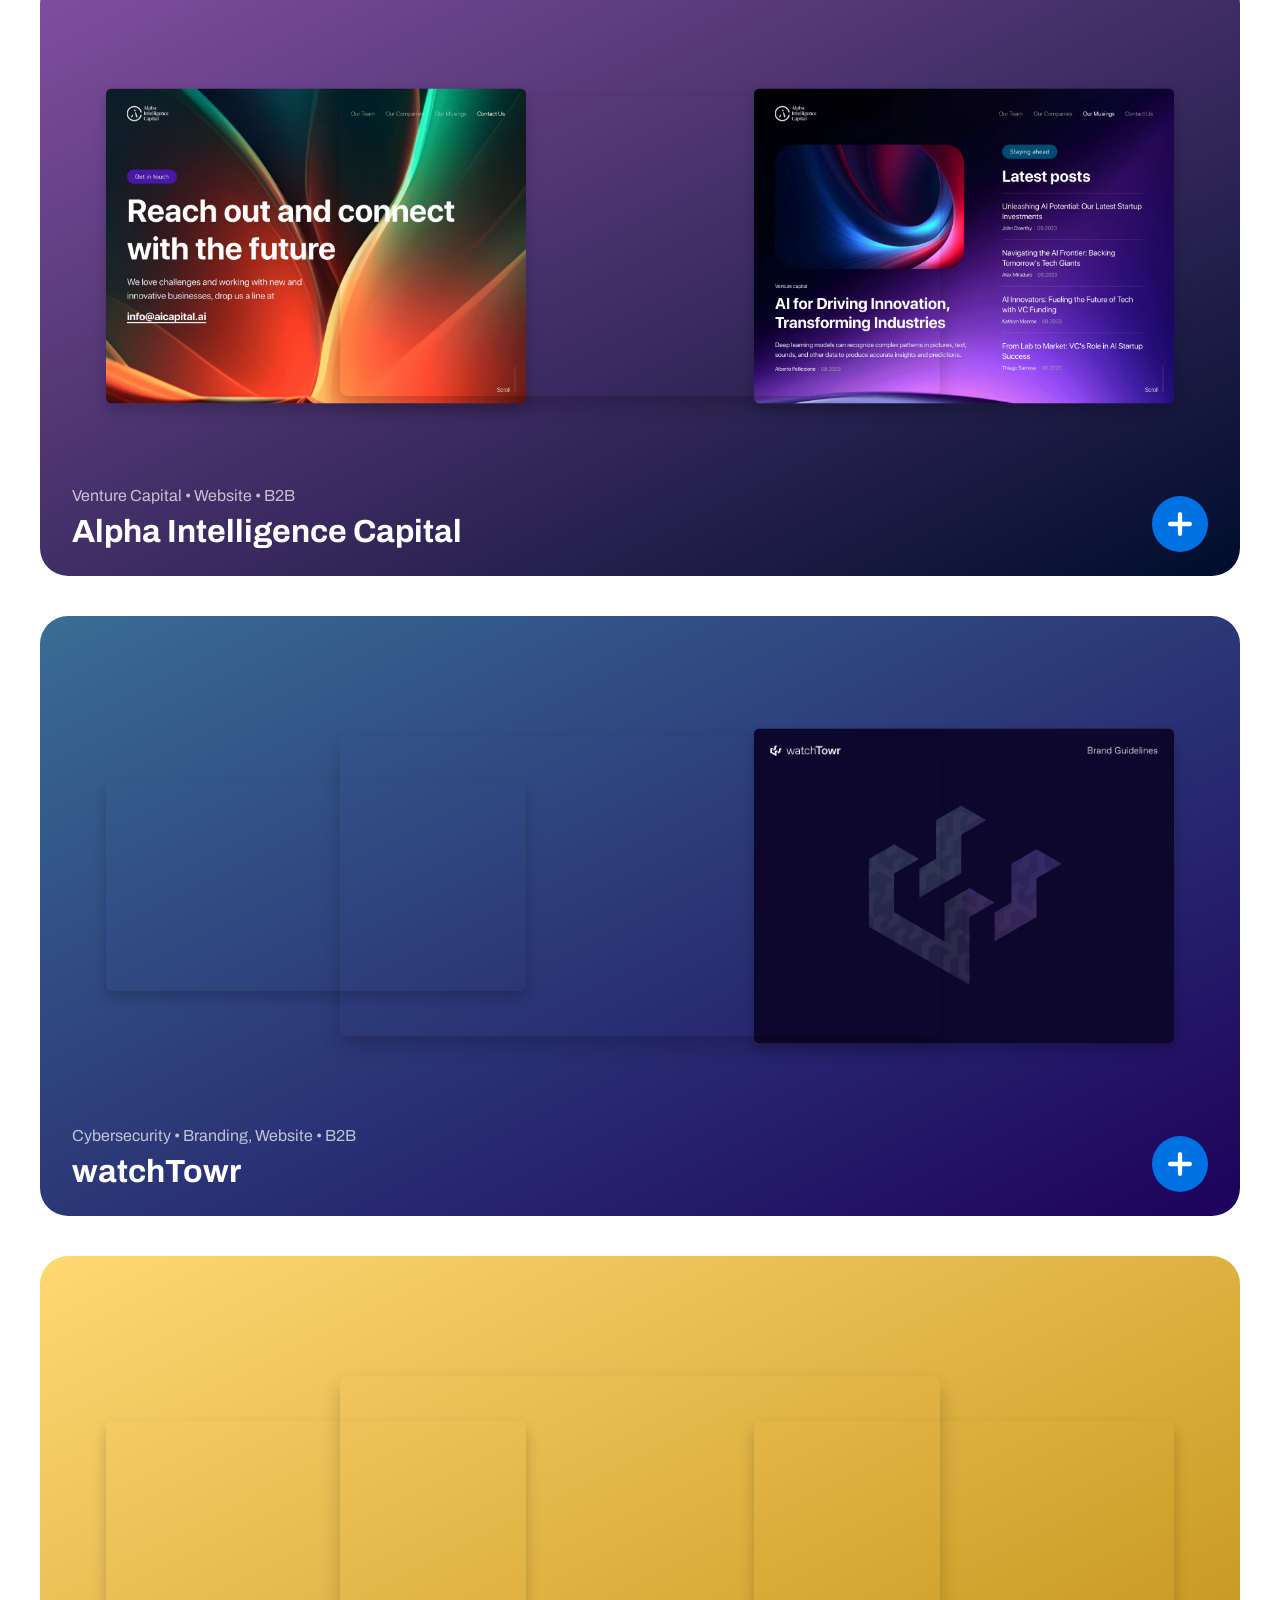
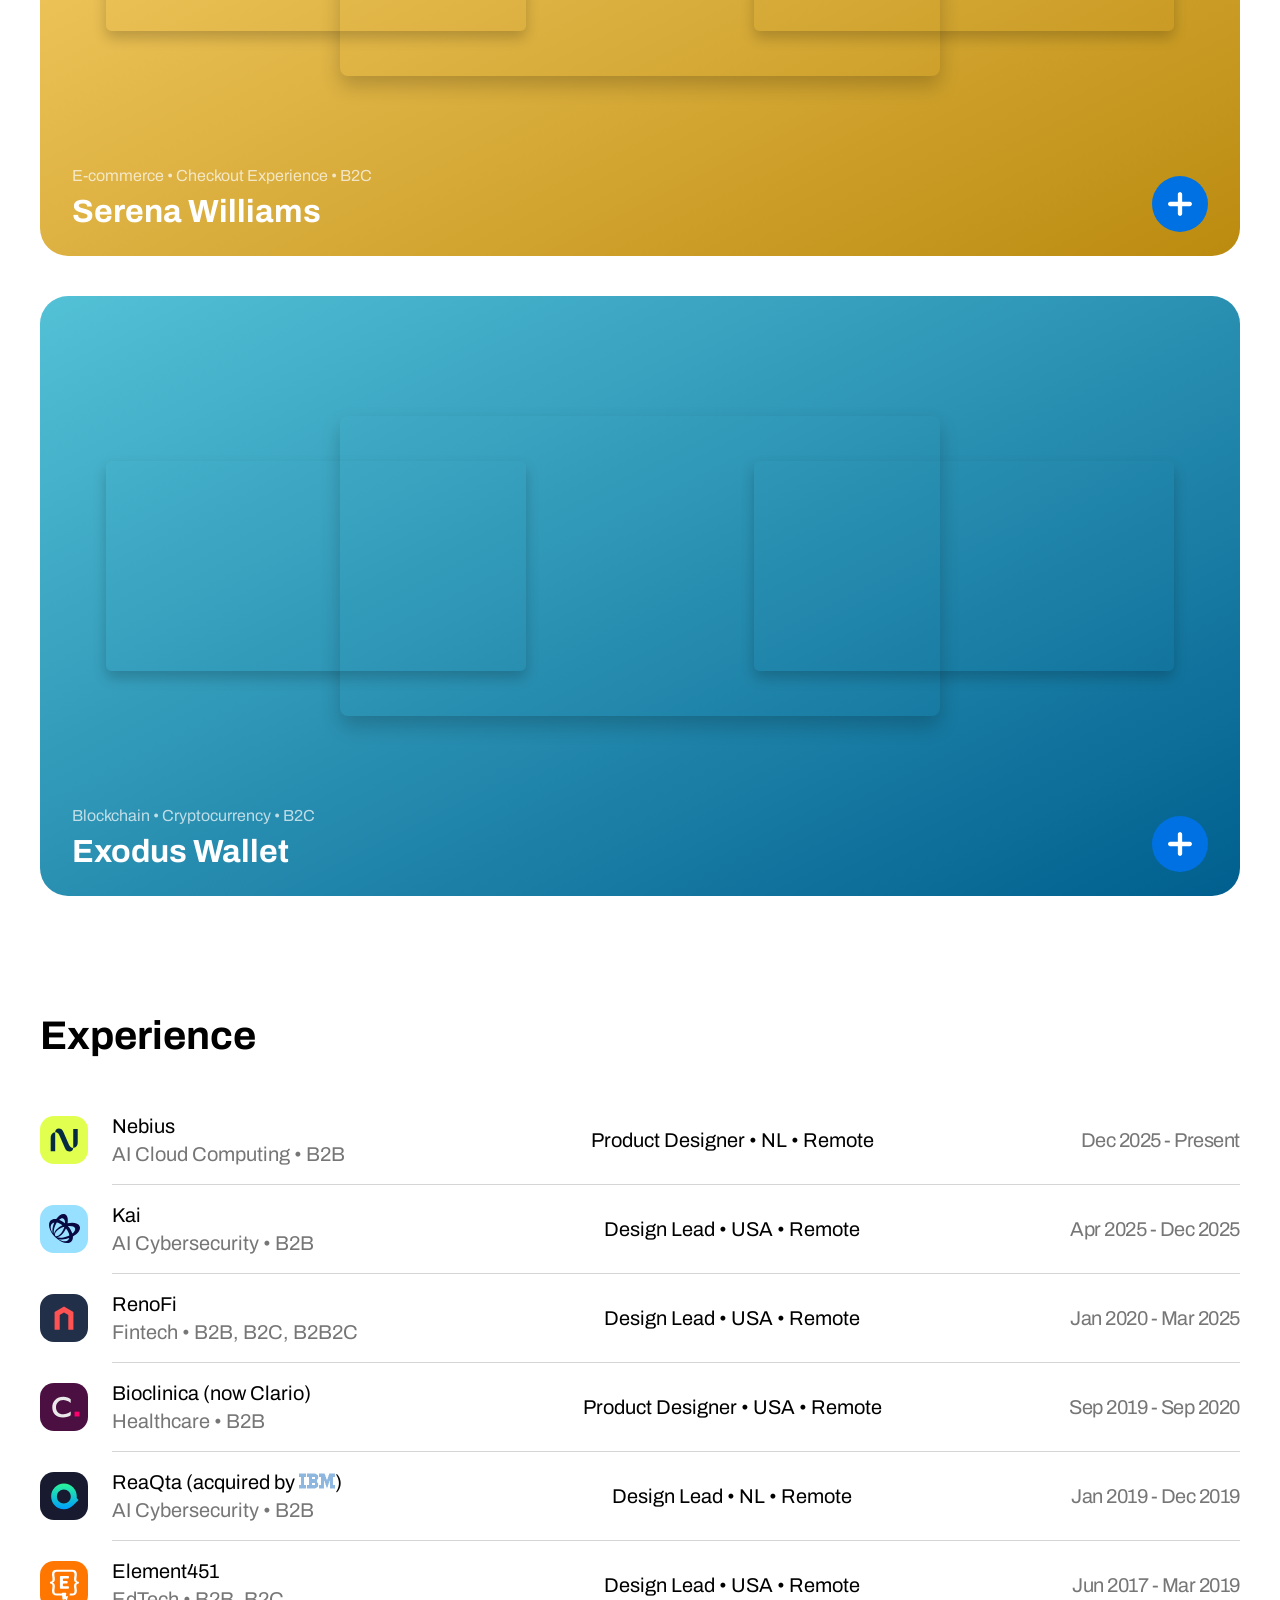
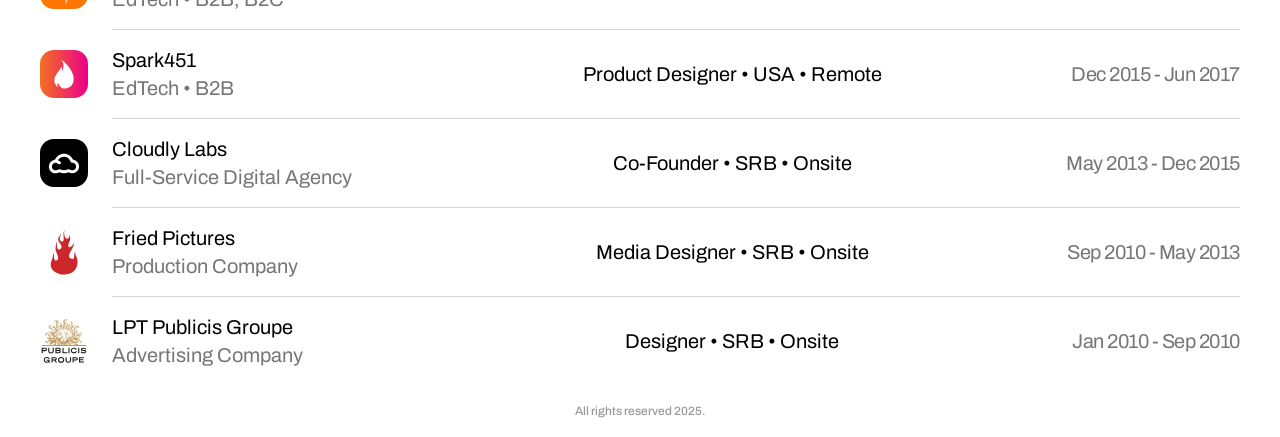
==== commit f9c279fb: "Fixed wording and link for Kai" ====
--- a/index.html
+++ b/index.html
@@ -2572,11 +2572,11 @@
                 </div>
                 <div class="experience__company--name--wrapper">
                     <span class="experience__company--name">Nebius</span>
-                    <span class="experience__company--sector">AI Cloud • B2B</span>
+                    <span class="experience__company--sector">AI Cloud Computing • B2B</span>
                 </div>
             </div>
             <div class="experience__location">
-                Design Lead • USA • Remote
+                Product Designer • NL • Remote
             </div>
             <div class="experience__duration">
                 Dec 2025 - Present
@@ -2588,10 +2588,12 @@
         <div class="experience__item">
             <div class="experience__item--left--side">
                 <div class="experience__item--logo">
-                    <img src="assets/kai-logo.svg" alt="Kai logo">
+                    <a href="https://www.kai.security" target="_blank">
+                        <img src="assets/kai-logo.svg" alt="Kai Logo">
+                    </a>
                 </div>
                 <div class="experience__company--name--wrapper">
-                    <span class="experience__company--name">Kai Cybersecurity</span>
+                    <span class="experience__company--name">Kai</span>
                     <span class="experience__company--sector">AI Cybersecurity • B2B</span>
                 </div>
             </div>
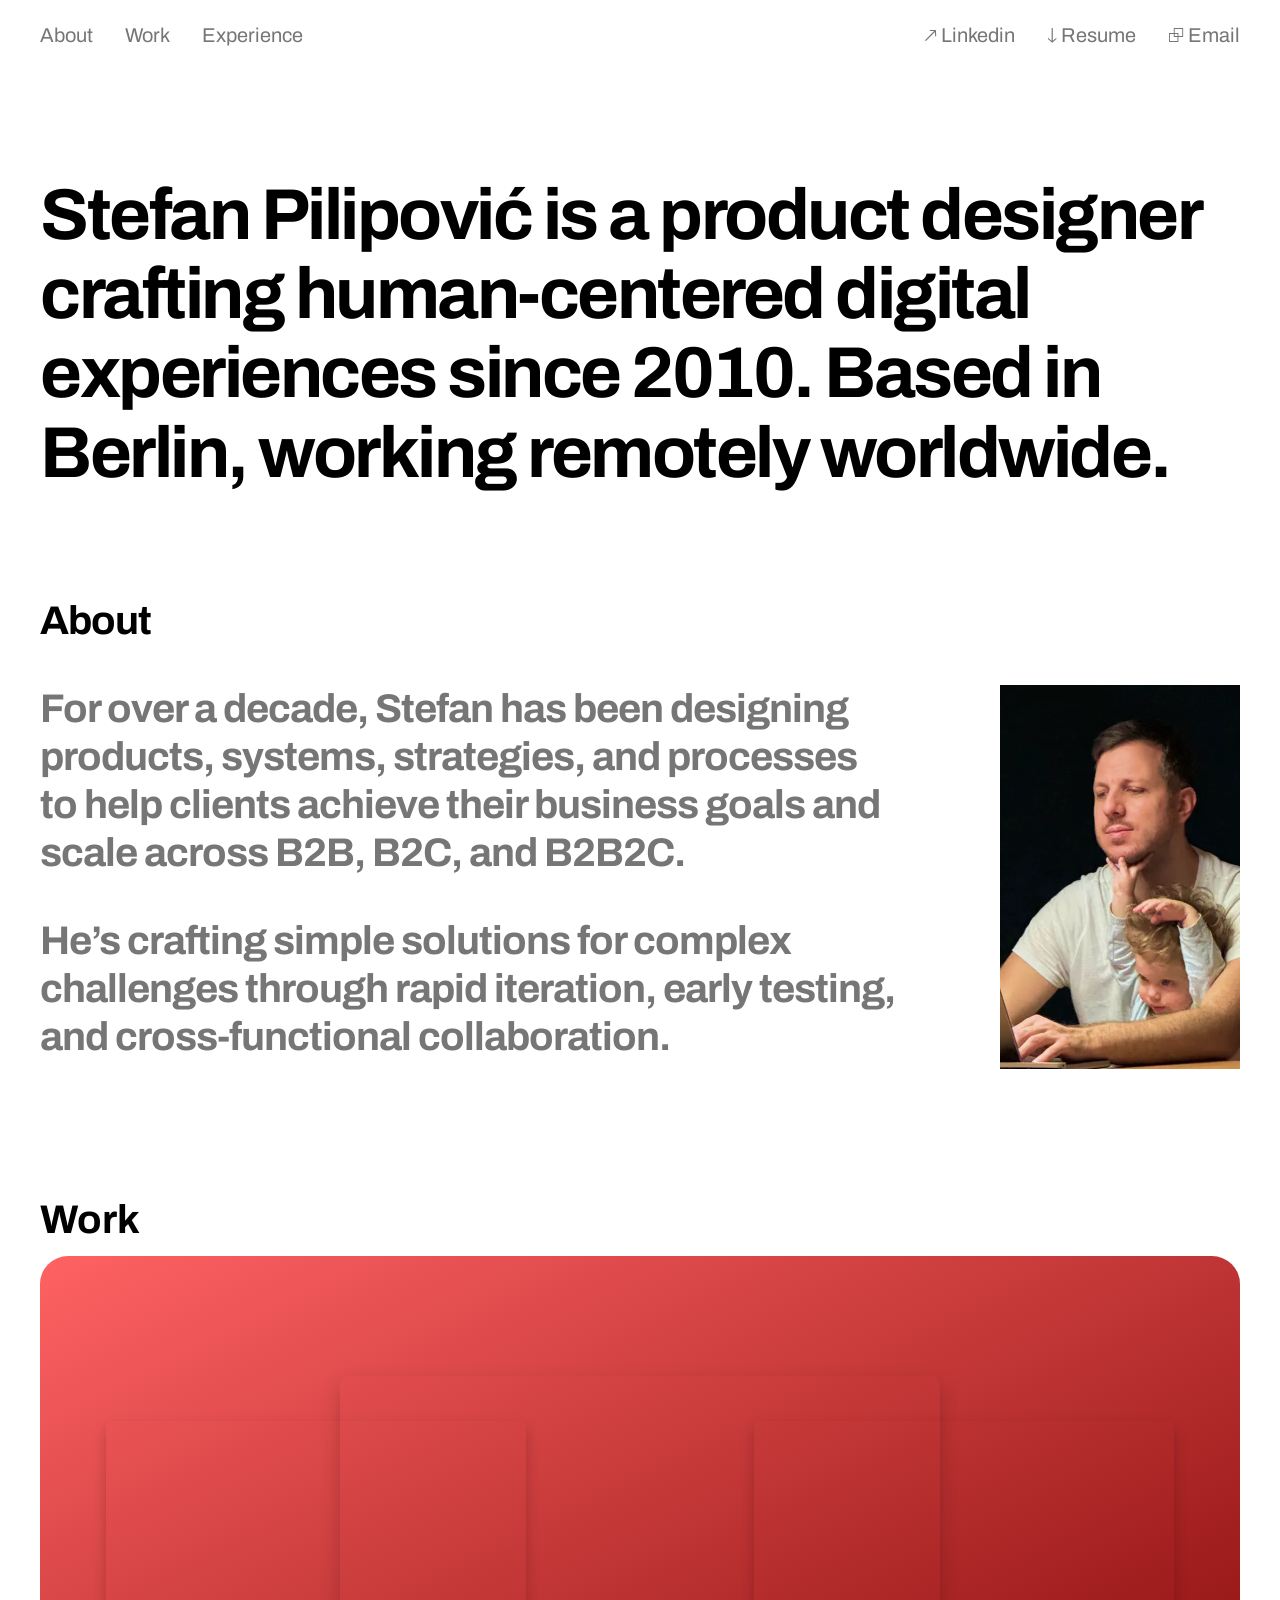
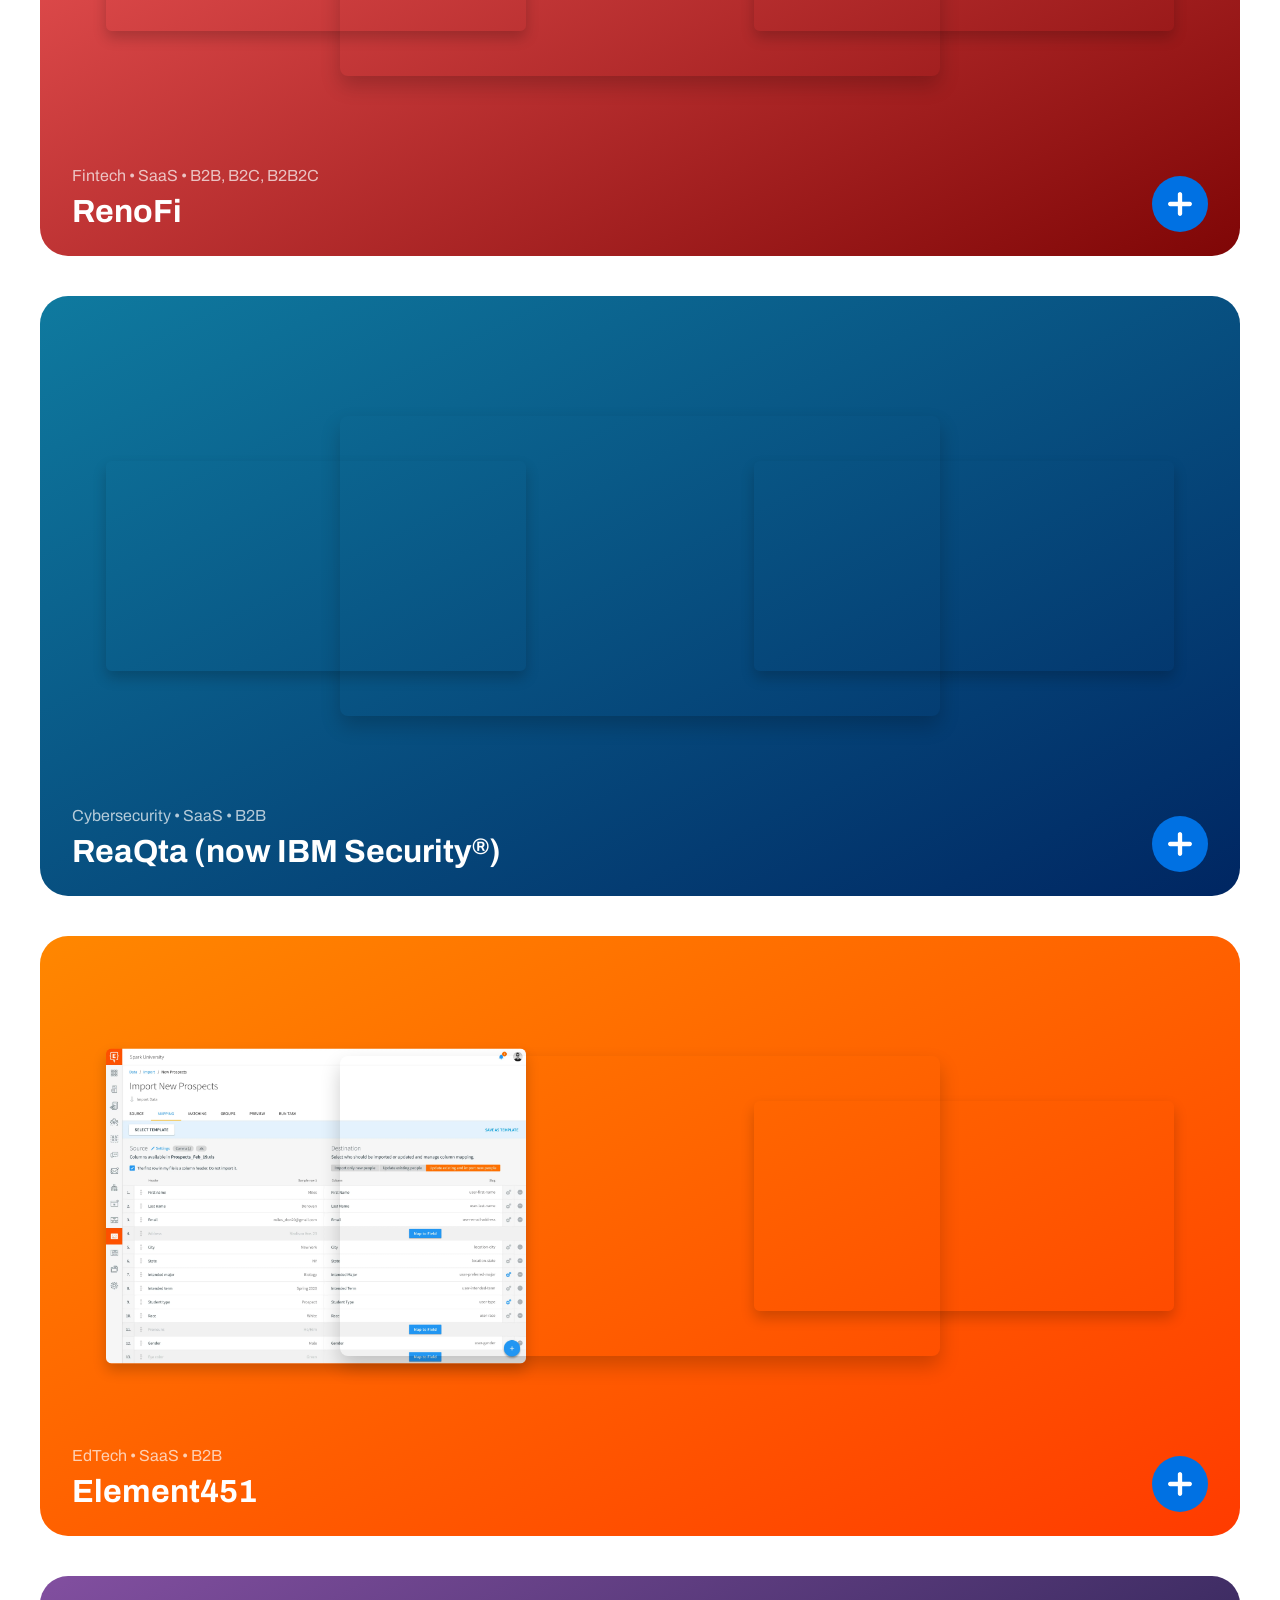
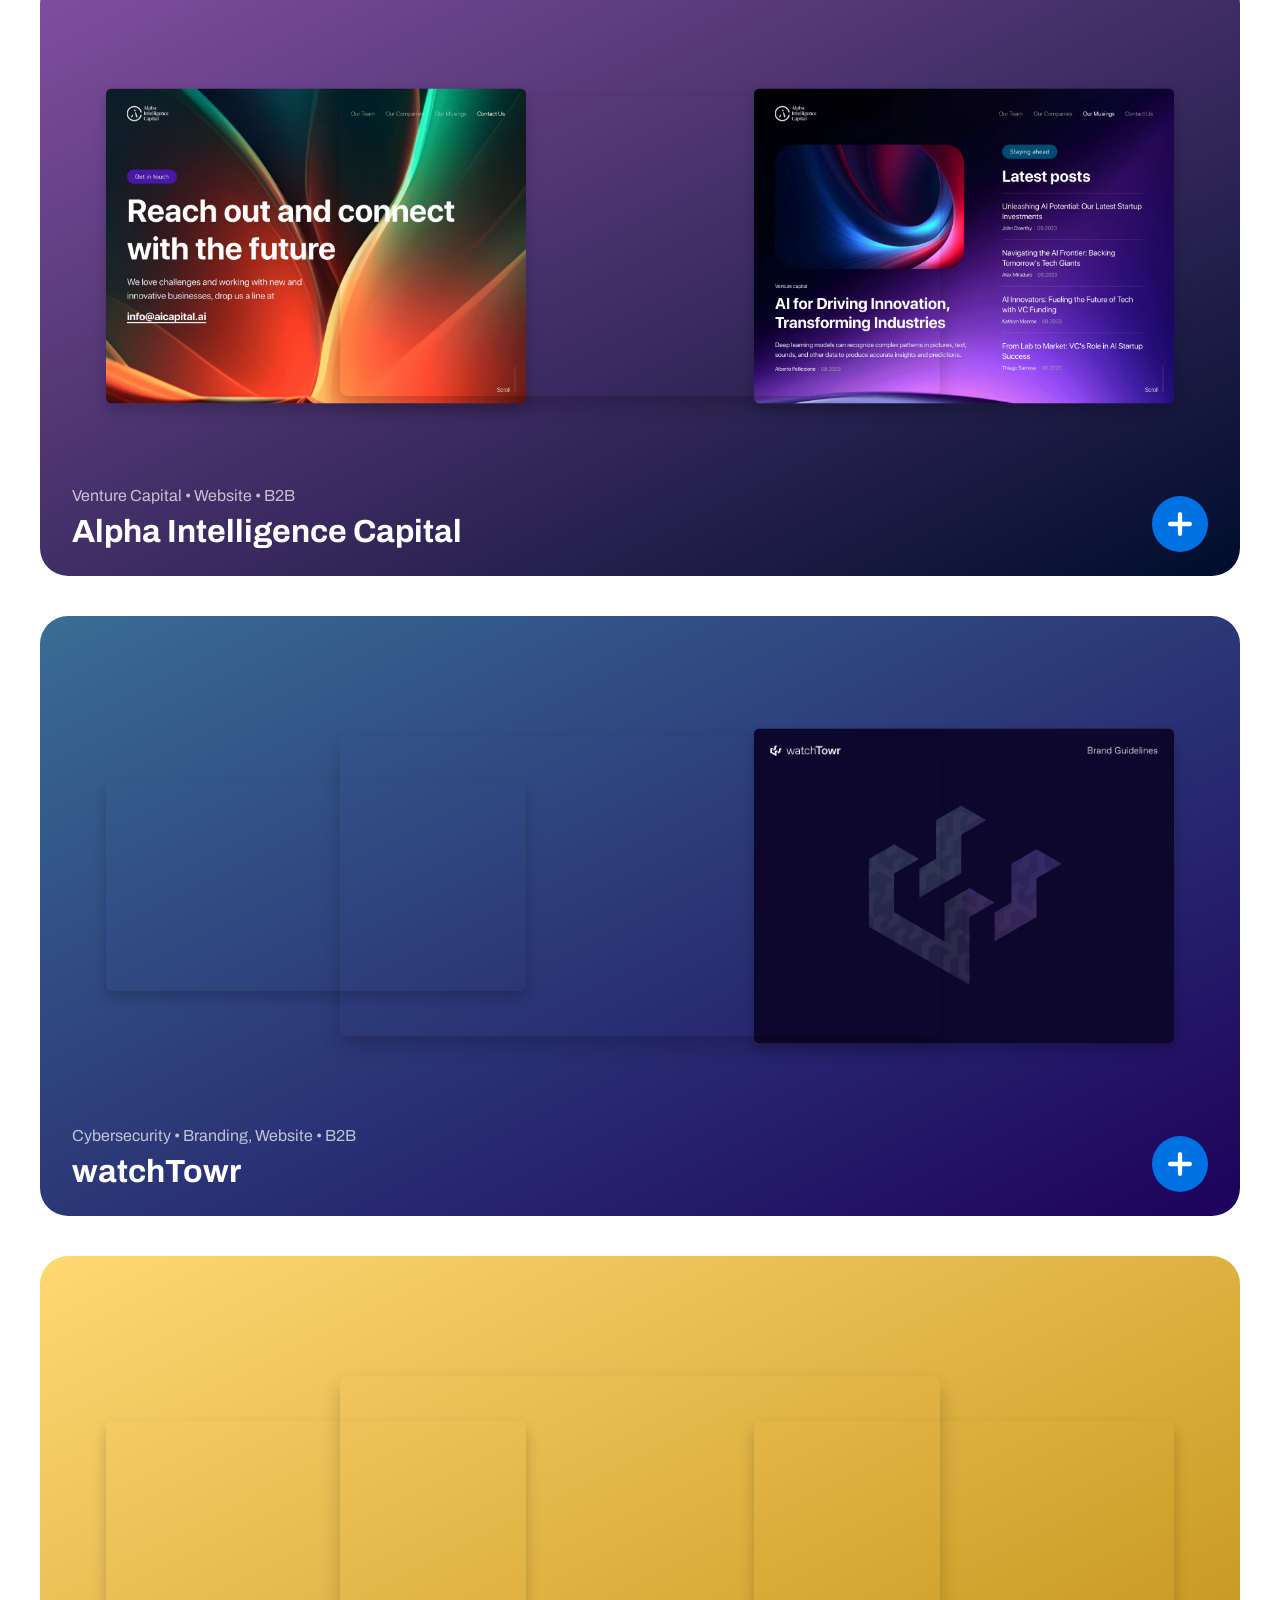
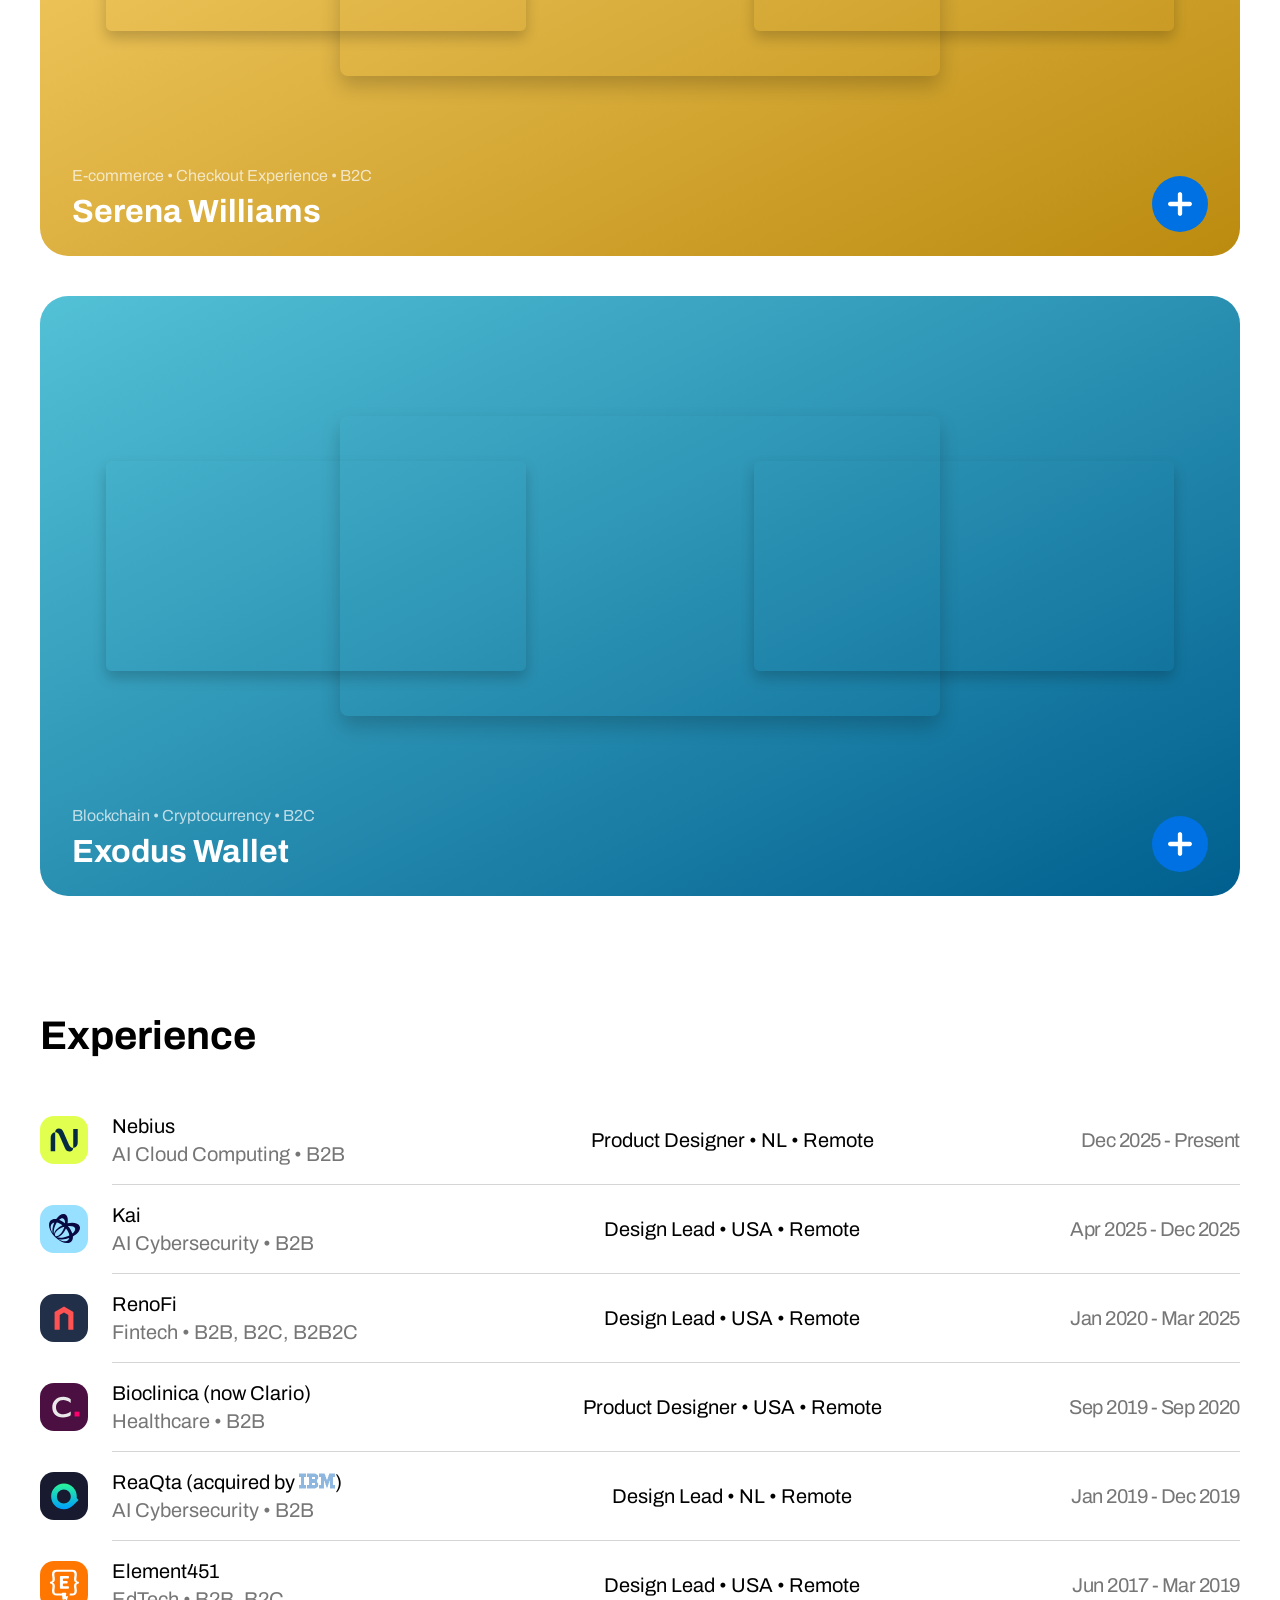
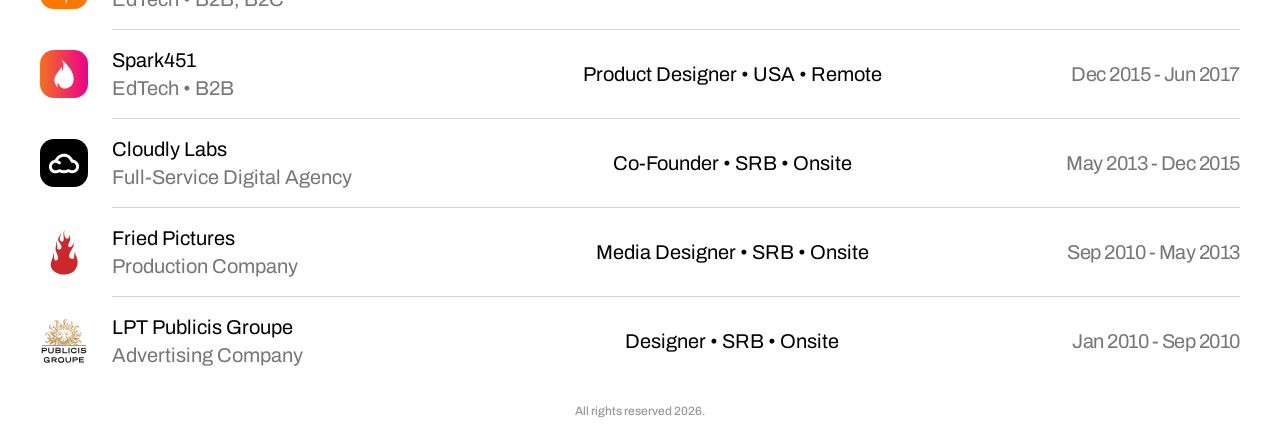
==== commit add70696: "Fixed All rights reserved 2026" ====
--- a/index.html
+++ b/index.html
@@ -2783,7 +2783,7 @@
 
     <div>
         <span style="font-size: 12px; font-weight: 500; color: #999; text-align: center; display: block; margin: 20px 0;">
-            All rights reserved 2025.
+            All rights reserved 2026.
     </div>
 
                             <script src="./slideshow.js"></script>
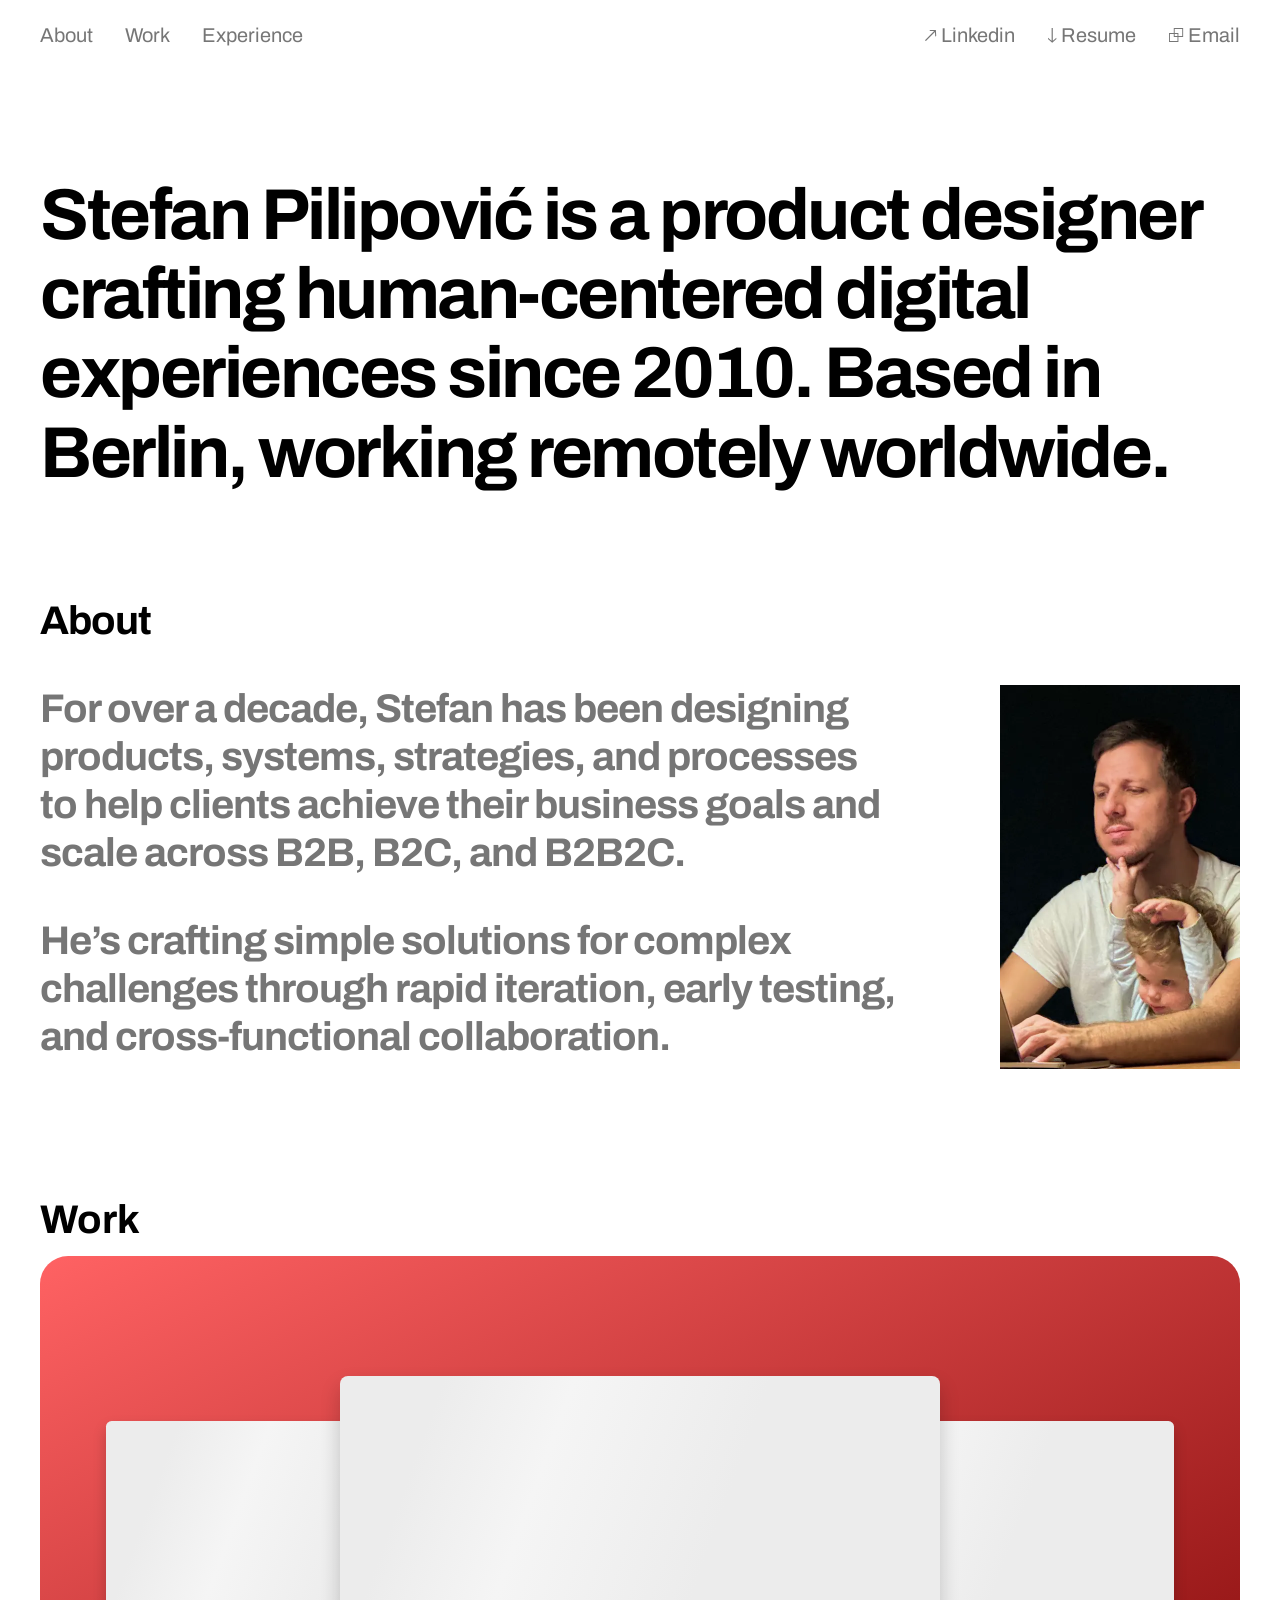
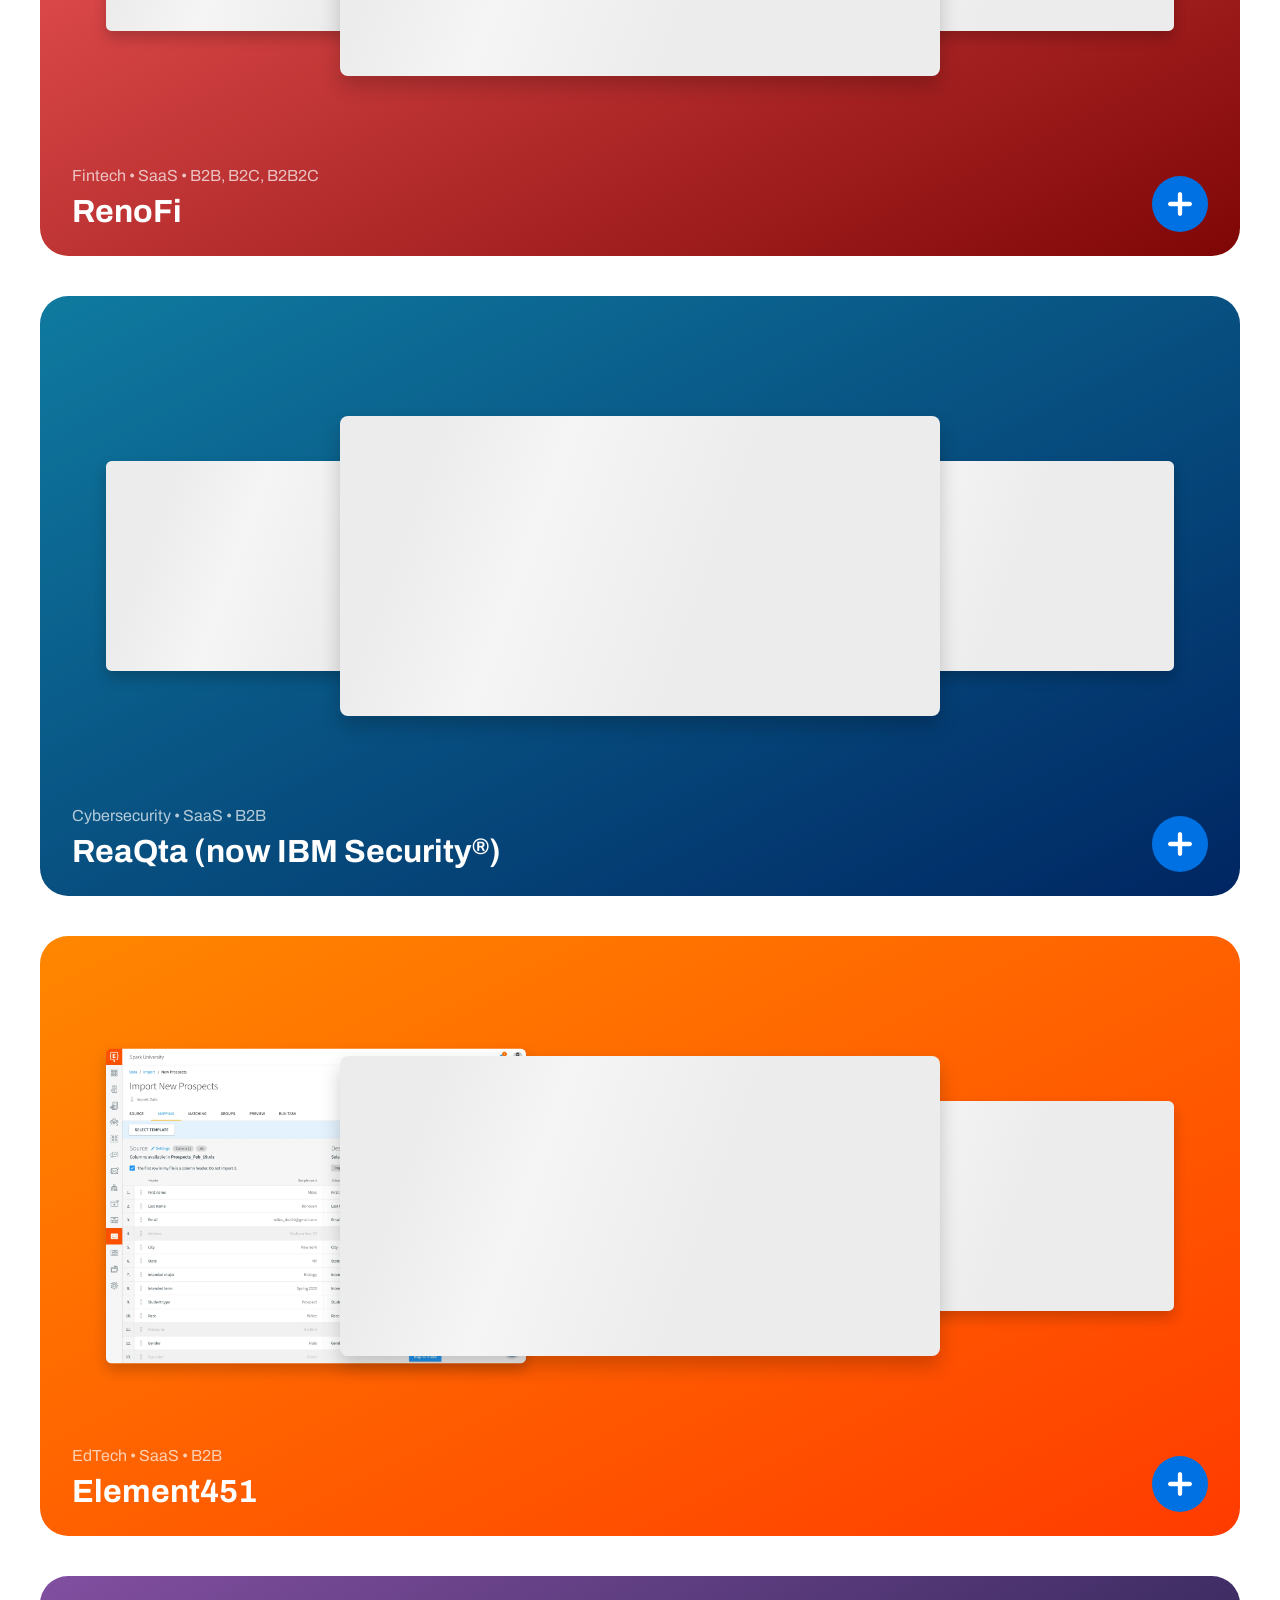
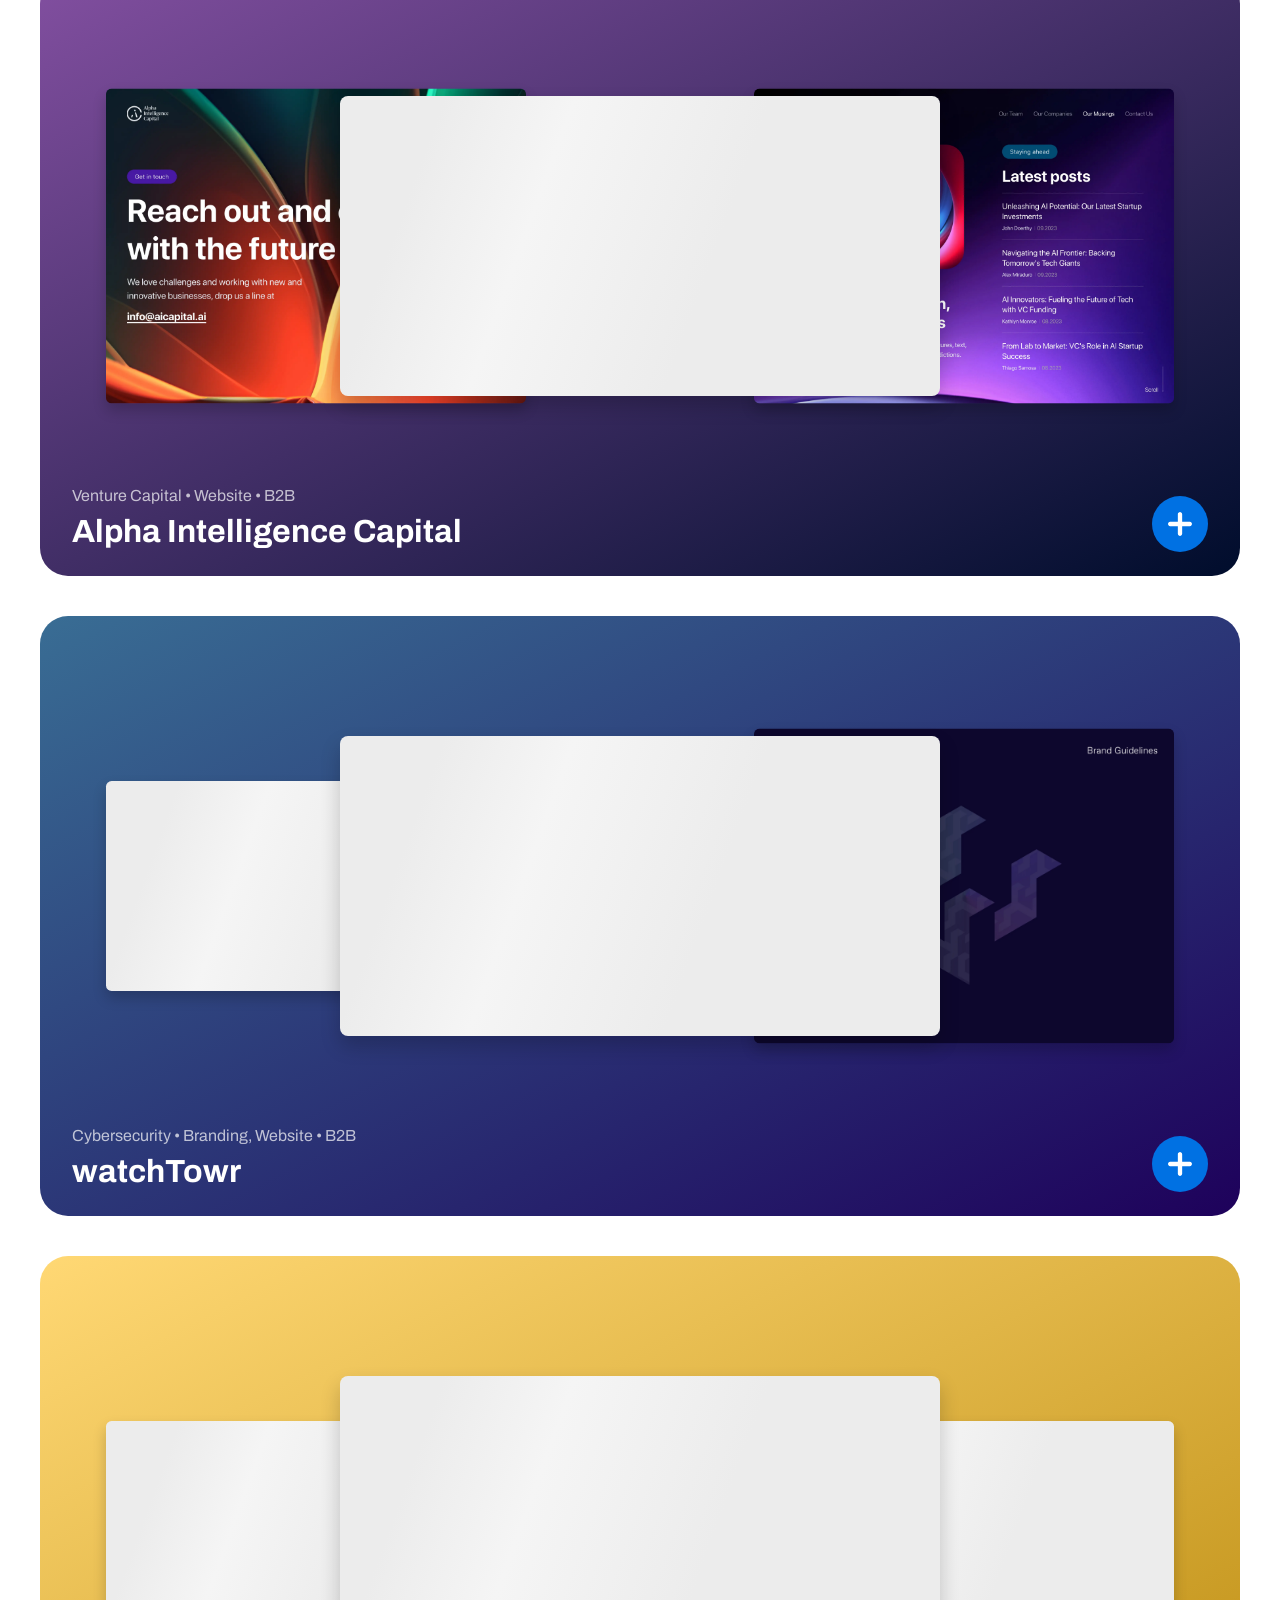
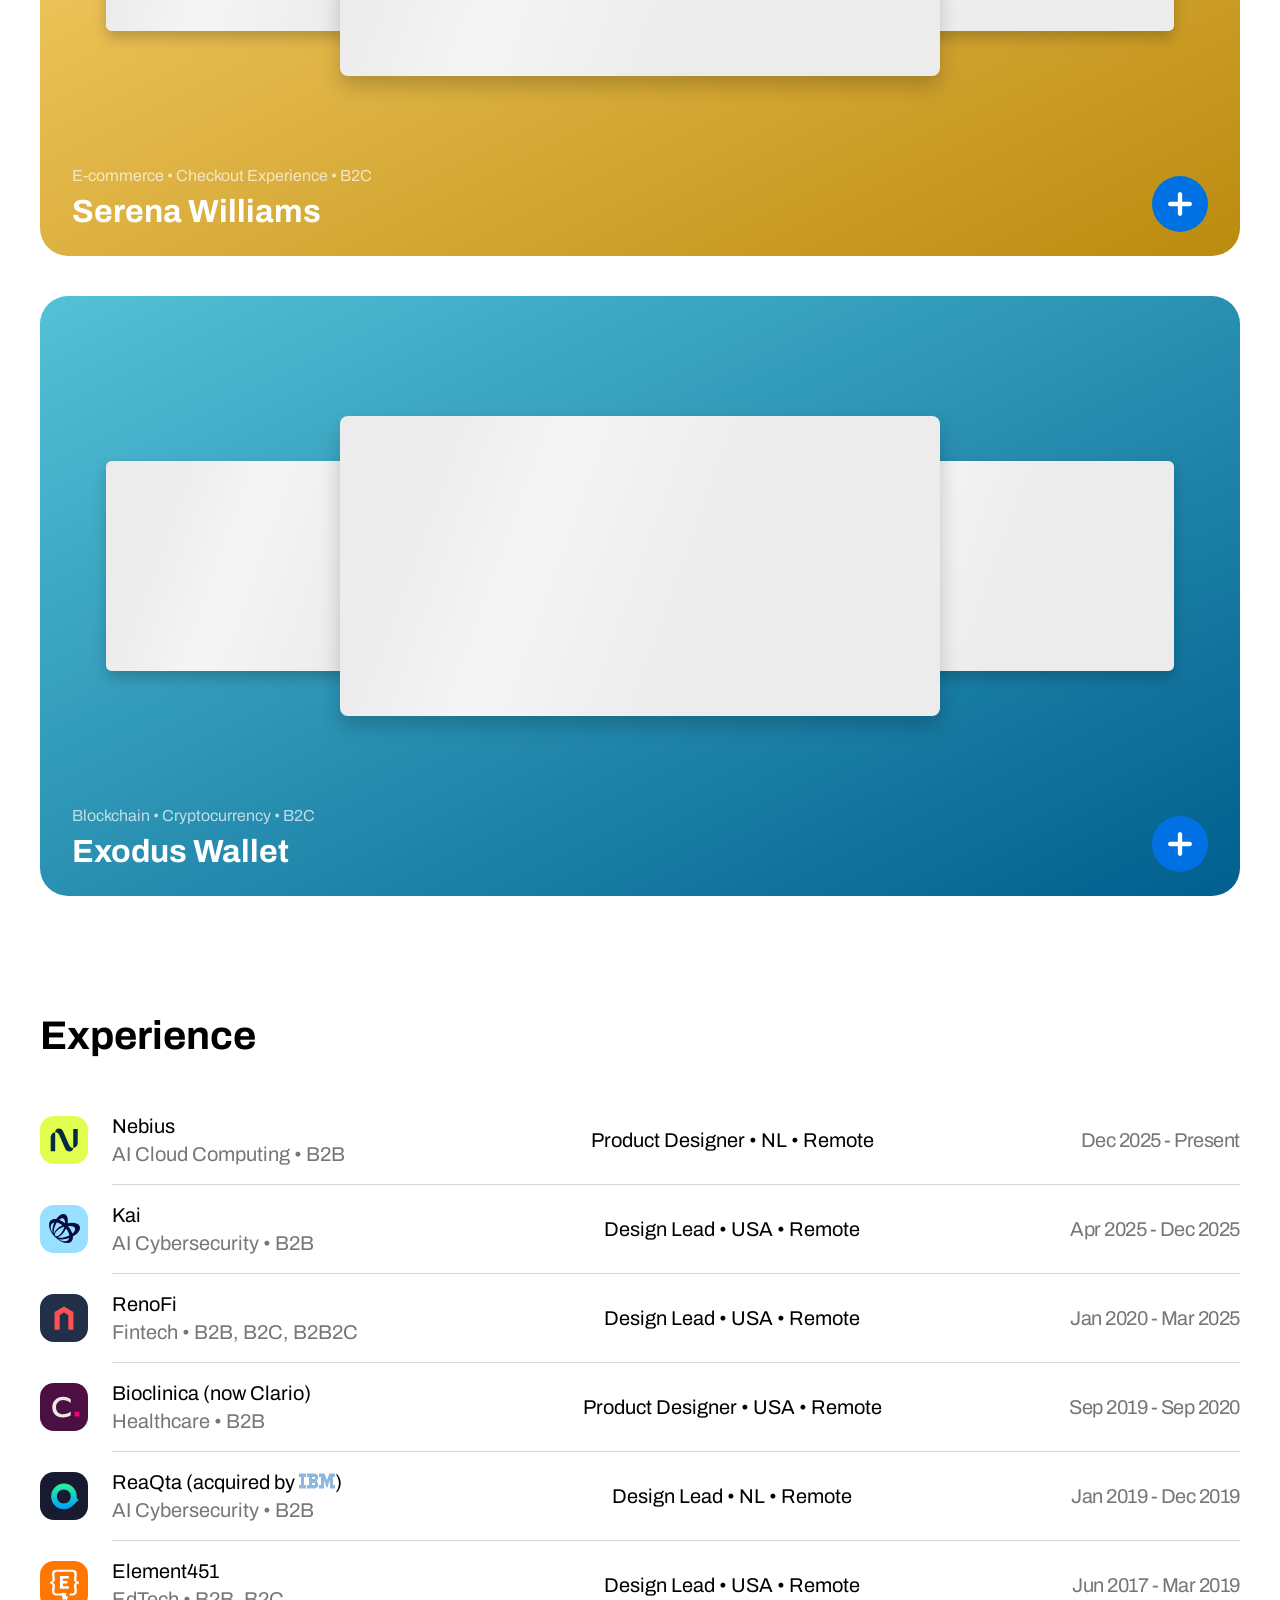
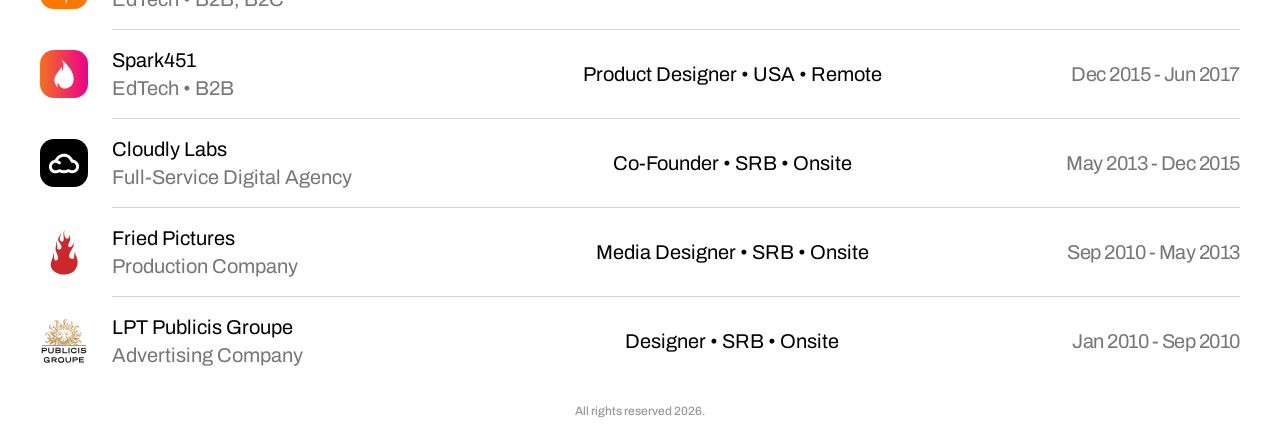
==== commit dc907061: "Clean up small bugs and dead files - Fix favicon MIME type (was image/webp+xml for an .svg file) - M" ====
--- a/index.html
+++ b/index.html
@@ -22,17 +22,17 @@
     <link rel="stylesheet" href="slideshow.css">
     <link rel="stylesheet" href="modal.css">
     <link rel="stylesheet" href="accordion.css">
-    <link rel="icon" type="image/webp+xml" href="assets/favicon.svg">
+    <link rel="icon" type="image/svg+xml" href="assets/favicon.svg">
+
+    <!-- Google tag (gtag.js) -->
+    <script async src="https://www.googletagmanager.com/gtag/js?id=G-XB05ZPTBJV"></script>
+    <script>
+        window.dataLayer = window.dataLayer || [];
+        function gtag() { dataLayer.push(arguments); }
+        gtag('js', new Date());
+        gtag('config', 'G-XB05ZPTBJV');
+    </script>
 </head>
-
-<!-- Google tag (gtag.js) -->
-<script async src="https://www.googletagmanager.com/gtag/js?id=G-XB05ZPTBJV"></script>
-<script>
-    window.dataLayer = window.dataLayer || [];
-    function gtag() { dataLayer.push(arguments); }
-    gtag('js', new Date());
-    gtag('config', 'G-XB05ZPTBJV');
-</script>
 
 <body class="loading">
     <!-- Preloader -->
@@ -101,7 +101,7 @@
 
         <!-- One cover
         <div class="work__cover" style="background: linear-gradient(to bottom right, #FF6263, #7f0606);">
-            <video class="work__cover--media" playsinline preload="auto" autoplay muted loop>
+            <video class="work__cover--media" playsinline preload="none"  muted loop>
                 <source src="assets/renofi/renofi_video_1.mp4" type="video/mp4">
                 Your browser does not support the video tag.
             </video> -->
@@ -109,19 +109,19 @@
         <div class="work__cover" style="background: linear-gradient(to bottom right, #FF6263, #7f0606);">
 
             <div class="work__cover--media--wrapper">
-                <video class="work__cover--media work__cover--media--left" playsinline preload="auto" autoplay muted
+                <video class="work__cover--media work__cover--media--left" playsinline preload="none"  muted
                     loop>
                     <source src="assets/renofi/renofi_video_3_cover.mp4" type="video/mp4">
                     Your browser does not support the video tag.
                 </video>
 
-                <video class="work__cover--media work__cover--media--center" playsinline preload="auto" autoplay muted
+                <video class="work__cover--media work__cover--media--center" playsinline preload="none"  muted
                     loop>
                     <source src="assets/renofi/renofi_video_1_cover.mp4" type="video/mp4">
                     Your browser does not support the video tag.
                 </video>
 
-                <video class="work__cover--media work__cover--media--right" playsinline preload="auto" autoplay muted
+                <video class="work__cover--media work__cover--media--right" playsinline preload="none"  muted
                     loop>
                     <source src="assets/renofi/renofi_video_5_cover.mp4" type="video/mp4">
                     Your browser does not support the video tag.
@@ -133,7 +133,7 @@
                 <div class="work__cover--heading">Fintech • SaaS • B2B, B2C, B2B2C</div>
                 <div class="work__cover--title">RenoFi</div>
             </div>
-            <img src="assets/icon_plus.svg" class="work__cover--open--button">
+            <img src="assets/icon_plus.svg" class="work__cover--open--button" alt="Open project details">
 
         </div>
 
@@ -227,8 +227,8 @@
                         complete tasks and submit applications by 42%.</span>
                 </span>
                 <div class="work__project--block">
-                    <video class="work__project--block--video" style="max-height: 450px;" playsinline preload="auto"
-                        autoplay muted loop>
+                    <video class="work__project--block--video" style="max-height: 450px;" playsinline preload="none"
+                         muted loop>
                         <source src="assets/renofi/renofi_video_4.mp4" type="video/mp4">
                         Your browser does not support the video tag.
                     </video>
@@ -253,7 +253,7 @@
                 </span>
 
                 <div class="work__project--block">
-                    <video class="work__project--block--video" playsinline preload="auto" autoplay muted loop>
+                    <video class="work__project--block--video" playsinline preload="none"  muted loop>
                         <source src="assets/renofi/renofi_video_3.mp4" type="video/mp4">
                         Your browser does not support the video tag.
                     </video>
@@ -318,7 +318,7 @@
                 </span>
 
                 <div class="work__project--block">
-                    <video class="work__project--block--video" playsinline preload="auto" autoplay muted loop>
+                    <video class="work__project--block--video" playsinline preload="none"  muted loop>
                         <source src="assets/renofi/renofi_video_1.mp4" type="video/mp4">
                         Your browser does not support the video tag.
                     </video>
@@ -330,7 +330,7 @@
                                     click-through rate</span> by <span class="work__project--caption--highlight">3.6
                                     times</span>
                             </span>
-                            <img src="assets/icon_plus.svg" class="accordion__header--icon">
+                            <img src="assets/icon_plus.svg" class="accordion__header--icon" alt="">
                         </div><!-- /.accordion__header -->
                         <div class="accordion__body">
                             <div class="accordion__body--content">
@@ -463,7 +463,7 @@
                 </div>
 
                 <div class="work__project--block">
-                    <video class="work__project--block--video" playsinline preload="auto" autoplay muted loop>
+                    <video class="work__project--block--video" playsinline preload="none"  muted loop>
                         <source src="assets/renofi/renofi_video_2.mp4" type="video/mp4">
                         Your browser does not support the video tag.
                     </video>
@@ -476,7 +476,7 @@
                                 and <span class="work__project--caption--highlight">increased total conversion rate by
                                     1.12%</span>
                             </span>
-                            <img src="assets/icon_plus.svg" class="accordion__header--icon">
+                            <img src="assets/icon_plus.svg" class="accordion__header--icon" alt="">
                         </div>
                         <!-- /.accordion__header ----------------------------------------------------------------------------------------------------------------------------------------------->
 
@@ -583,7 +583,7 @@
                 </div>
 
                 <div class="work__project--block">
-                    <video class="work__project--block--video" playsinline preload="auto" autoplay muted loop>
+                    <video class="work__project--block--video" playsinline preload="none"  muted loop>
                         <source src="assets/renofi/renofi_video_5.mp4" type="video/mp4">
                         Your browser does not support the video tag.
                     </video>
@@ -666,7 +666,7 @@
                 </span>
             </div>
             <div class="modal__close--button">
-                <img src="assets/icon_plus.svg" class="modal__close--icon">
+                <img src="assets/icon_plus.svg" class="modal__close--icon" alt="Close">
             </div>
         </section>
 
@@ -679,20 +679,18 @@
             <div class="work__cover" style="background: linear-gradient(to bottom right, #0F7A9F, #002662);">
 
                 <div class="work__cover--media--wrapper">
-                    <video class="work__cover--media work__cover--media--left" playsinline preload="auto" autoplay muted
+                    <video class="work__cover--media work__cover--media--left" playsinline preload="none"  muted
                         loop>
                         <source src="assets/reaqta/reaqta_video_2_cover.mp4" type="video/mp4">
                         Your browser does not support the video tag.
                     </video>
 
-                    <video class="work__cover--media work__cover--media--center" playsinline preload="auto" autoplay
-                        muted loop>
+                    <video class="work__cover--media work__cover--media--center" playsinline preload="none"  muted loop>
                         <source src="assets/reaqta/reaqta_website_1_top_cover.mp4" type="video/mp4">
                         Your browser does not support the video tag.
                     </video>
 
-                    <video class="work__cover--media work__cover--media--right" playsinline preload="auto" autoplay
-                        muted loop>
+                    <video class="work__cover--media work__cover--media--right" playsinline preload="none"  muted loop>
                         <source src="assets/reaqta/reaqta_video_4_cover.mp4" type="video/mp4">
                         Your browser does not support the video tag.
                     </video>
@@ -704,7 +702,7 @@
                     <div class="work__cover--title">ReaQta (now IBM Security<span
                             class="symbol__register--superscript">®</span>)</div>
                 </div>
-                <img src="assets/icon_plus.svg" class="work__cover--open--button">
+                <img src="assets/icon_plus.svg" class="work__cover--open--button" alt="Open project details">
 
             </div>
 
@@ -790,7 +788,7 @@
                     </span>
 
                     <div class="work__project--block">
-                        <video class="work__project--block--video" playsinline preload="auto" autoplay muted loop>
+                        <video class="work__project--block--video" playsinline preload="none"  muted loop>
                             <source src="assets/reaqta/reaqta_video_2.mp4" type="video/mp4">
                             Your browser does not support the video tag.
                         </video>
@@ -823,8 +821,8 @@
                             </div>
                             <div class="browser__dark--content">
                                 <div class="slideshow__slide">
-                                    <video class="work__project--block--video--slideshow" playsinline preload="auto"
-                                        autoplay muted loop>
+                                    <video class="work__project--block--video--slideshow" playsinline preload="none"
+                                         muted loop>
                                         <source src="assets/reaqta/reaqta_website_1_top.mp4" type="video/mp4">
                                         Your browser does not support the video tag.
                                     </video>
@@ -865,7 +863,7 @@
 
 
                     <div class="work__project--block">
-                        <video class="work__project--block--video" playsinline preload="auto" autoplay muted loop>
+                        <video class="work__project--block--video" playsinline preload="none"  muted loop>
                             <source src="assets/reaqta/reaqta_video_3.mp4" type="video/mp4">
                             Your browser does not support the video tag.
                         </video>
@@ -890,7 +888,7 @@
                     </span>
 
                     <div class="work__project--block">
-                        <video class="work__project--block--video" playsinline preload="auto" autoplay muted loop>
+                        <video class="work__project--block--video" playsinline preload="none"  muted loop>
                             <source src="assets/reaqta/reaqta_video_4.mp4" type="video/mp4">
                             Your browser does not support the video tag.
                         </video>
@@ -959,7 +957,7 @@
                 </div>
 
                 <div class="modal__close--button">
-                    <img src="assets/icon_plus.svg" class="modal__close--icon">
+                    <img src="assets/icon_plus.svg" class="modal__close--icon" alt="Close">
                 </div>
 
             </section>
@@ -978,14 +976,12 @@
                             alt="Element451 data management interface showing import/export functionality"
                             class="work__cover--media work__cover--media--left">
 
-                        <video class="work__cover--media work__cover--media--center" playsinline preload="auto" autoplay
-                            muted loop>
+                        <video class="work__cover--media work__cover--media--center" playsinline preload="none"  muted loop>
                             <source src="assets/element451/element451_video_2.mp4" type="video/mp4">
                             Your browser does not support the video tag.
                         </video>
 
-                        <video class="work__cover--media work__cover--media--right" playsinline preload="auto" autoplay
-                            muted loop>
+                        <video class="work__cover--media work__cover--media--right" playsinline preload="none"  muted loop>
                             <source src="assets/element451/element451_video_5.mp4" type="video/mp4">
                             Your browser does not support the video tag.
                         </video>
@@ -997,7 +993,7 @@
                         <div class="work__cover--heading">EdTech • SaaS • B2B</div>
                         <div class="work__cover--title">Element451</div>
                     </div>
-                    <img src="assets/icon_plus.svg" class="work__cover--open--button">
+                    <img src="assets/icon_plus.svg" class="work__cover--open--button" alt="Open project details">
 
                 </div>
 
@@ -1155,7 +1151,7 @@
                         </span>
 
                         <div class="work__project--block">
-                            <video class="work__project--block--video" playsinline preload="auto" autoplay muted loop>
+                            <video class="work__project--block--video" playsinline preload="none"  muted loop>
                                 <source src="assets/element451/element451_video_7.mp4" type="video/mp4">
                                 Your browser does not support the video tag.
                             </video>
@@ -1217,7 +1213,7 @@
                         </span>
 
                         <div class="work__project--block">
-                            <video class="work__project--block--video" playsinline preload="auto" autoplay muted loop>
+                            <video class="work__project--block--video" playsinline preload="none"  muted loop>
                                 <source src="assets/element451/element451_video_5.mp4" type="video/mp4">
                                 Your browser does not support the video tag.
                             </video>
@@ -1278,7 +1274,7 @@
                         </span>
 
                         <div class="work__project--block">
-                            <video class="work__project--block--video" playsinline preload="auto" autoplay muted loop>
+                            <video class="work__project--block--video" playsinline preload="none"  muted loop>
                                 <source src="assets/element451/element451_video_4.mp4" type="video/mp4">
                                 Your browser does not support the video tag.
                             </video>
@@ -1292,7 +1288,7 @@
                         </span>
 
                         <div class="work__project--block">
-                            <video class="work__project--block--video" playsinline preload="auto" autoplay muted loop>
+                            <video class="work__project--block--video" playsinline preload="none"  muted loop>
                                 <source src="assets/element451/element451_video_2.mp4" type="video/mp4">
                                 Your browser does not support the video tag.
                             </video>
@@ -1507,7 +1503,7 @@
                         </span>
 
                         <div class="work__project--block">
-                            <video class="work__project--block--video" playsinline preload="auto" autoplay muted loop>
+                            <video class="work__project--block--video" playsinline preload="none"  muted loop>
                                 <source src="assets/element451/element451_video_3.mp4" type="video/mp4">
                                 Your browser does not support the video tag.
                             </video>
@@ -1614,7 +1610,7 @@
                             </span>
 
                             <div class="work__project--block">
-                                <video class="work__project--block--video" playsinline preload="auto" autoplay muted
+                                <video class="work__project--block--video" playsinline preload="none"  muted
                                     loop>
                                     <source src="assets/element451/element451_video_1.mp4" type="video/mp4">
                                     Your browser does not support the video tag.
@@ -1710,7 +1706,7 @@
 
                     </div>
                     <div class="modal__close--button">
-                        <img src="assets/icon_plus.svg" class="modal__close--icon">
+                        <img src="assets/icon_plus.svg" class="modal__close--icon" alt="Close">
                     </div>
 
                 </section>
@@ -1727,8 +1723,8 @@
                             <img src="assets/aic/aic_website_4.webp" alt="AIC website contact page design"
                                 class="work__cover--media work__cover--media--left">
 
-                            <video class="work__cover--media work__cover--media--center" playsinline preload="auto"
-                                autoplay muted loop>
+                            <video class="work__cover--media work__cover--media--center" playsinline preload="none"
+                                 muted loop>
                                 <source src="assets/aic/aic_video_1_cover.mp4" type="video/mp4">
                                 Your browser does not support the video tag.
                             </video>
@@ -1744,7 +1740,7 @@
                             <div class="work__cover--heading">Venture Capital • Website • B2B</div>
                             <div class="work__cover--title">Alpha Intelligence Capital</div>
                         </div>
-                        <img src="assets/icon_plus.svg" class="work__cover--open--button">
+                        <img src="assets/icon_plus.svg" class="work__cover--open--button" alt="Open project details">
 
                     </div>
 
@@ -1789,7 +1785,7 @@
                                 Effects to create loopable videos.
                             </p>
                             <div class="work__project--block">
-                                <video class="work__project--block--video" playsinline preload="auto" autoplay muted
+                                <video class="work__project--block--video" playsinline preload="none"  muted
                                     loop>
                                     <source src="assets/aic/aic_video_1.mp4" type="video/mp4">
                                     Your browser does not support the video tag.
@@ -1804,7 +1800,7 @@
                             </span>
 
                             <div class="work__project--block">
-                                <video class="work__project--block--video" playsinline preload="auto" autoplay muted
+                                <video class="work__project--block--video" playsinline preload="none"  muted
                                     loop>
                                     <source src="assets/aic/aic_video_2.mp4" type="video/mp4">
                                     Your browser does not support the video tag.
@@ -1887,7 +1883,7 @@
                         </div>
 
                         <div class="modal__close--button">
-                            <img src="assets/icon_plus.svg" class="modal__close--icon">
+                            <img src="assets/icon_plus.svg" class="modal__close--icon" alt="Close">
                         </div>
 
                     </section>
@@ -1899,19 +1895,20 @@
                     <div class="work__cover" style="background: linear-gradient(to bottom right, #396D94, #1E015B);">
 
                         <div class="work__cover--media--wrapper">
-                            <video class="work__cover--media work__cover--media--left" playsinline preload="auto"
-                                autoplay muted loop>
+                            <video class="work__cover--media work__cover--media--left" playsinline preload="none"
+                                 muted loop>
                                 <source src="assets/watchtowr/watchtowr_video_2_cover.mp4" type="video/mp4">
                                 Your browser does not support the video tag.
                             </video>
 
-                            <video class="work__cover--media work__cover--media--center" playsinline preload="auto"
-                                autoplay muted loop>
+                            <video class="work__cover--media work__cover--media--center" playsinline preload="none"
+                                 muted loop>
                                 <source src="assets/watchtowr/watchtowr_video_1_cover.mp4" type="video/mp4">
                                 Your browser does not support the video tag.
                             </video>
 
                             <img src="assets/watchtowr/watchtowr_brand_book_1.webp"
+                                alt="watchTowr brand book cover preview"
                                 class="work__cover--media work__cover--media--right">
                         </div>
 
@@ -1921,7 +1918,7 @@
                             <div class="work__cover--title">watchTowr</div>
                         </div>
 
-                        <img src="assets/icon_plus.svg" class="work__cover--open--button">
+                        <img src="assets/icon_plus.svg" class="work__cover--open--button" alt="Open project details">
 
                     </div>
 
@@ -2007,7 +2004,7 @@
                             </span>
 
                             <div class="work__project--block">
-                                <video class="work__project--block--video" playsinline preload="auto" autoplay muted
+                                <video class="work__project--block--video" playsinline preload="none"  muted
                                     loop>
                                     <source src="assets/watchtowr/watchtowr_video_1.mp4" type="video/mp4">
                                     Your browser does not support the video tag.
@@ -2022,7 +2019,7 @@
                             </span>
 
                             <div class="work__project--block">
-                                <video class="work__project--block--video" playsinline preload="auto" autoplay muted
+                                <video class="work__project--block--video" playsinline preload="none"  muted
                                     loop>
                                     <source src="assets/watchtowr/watchtowr_video_2.mp4" type="video/mp4">
                                     Your browser does not support the video tag.
@@ -2189,7 +2186,7 @@
                         </div>
 
                         <div class="modal__close--button">
-                            <img src="assets/icon_plus.svg" class="modal__close--icon">
+                            <img src="assets/icon_plus.svg" class="modal__close--icon" alt="Close">
                         </div>
 
                     </section>
@@ -2204,22 +2201,22 @@
                             style="background: linear-gradient(to bottom right, #ffd874, #bb8b0f);">
 
                             <div class="work__cover--media--wrapper">
-                                <video class="work__cover--media work__cover--media--left" playsinline preload="auto"
-                                    autoplay muted loop>
+                                <video class="work__cover--media work__cover--media--left" playsinline preload="none"
+                                     muted loop>
                                     <source src="assets/serena_williams/serena_williams_video_2_cover.mp4"
                                         type="video/mp4">
                                     Your browser does not support the video tag.
                                 </video>
 
-                                <video class="work__cover--media work__cover--media--center" playsinline preload="auto"
-                                    autoplay muted loop>
+                                <video class="work__cover--media work__cover--media--center" playsinline preload="none"
+                                     muted loop>
                                     <source src="assets/serena_williams/serena_williams_video_3_cover.mp4"
                                         type="video/mp4">
                                     Your browser does not support the video tag.
                                 </video>
 
-                                <video class="work__cover--media work__cover--media--right" playsinline preload="auto"
-                                    autoplay muted loop>
+                                <video class="work__cover--media work__cover--media--right" playsinline preload="none"
+                                     muted loop>
                                     <source src="assets/serena_williams/serena_williams_video_1_cover.mp4"
                                         type="video/mp4">
                                     Your browser does not support the video tag.
@@ -2233,7 +2230,7 @@
                                 <div class="work__cover--title">Serena Williams</div>
                             </div>
 
-                            <img src="assets/icon_plus.svg" class="work__cover--open--button">
+                            <img src="assets/icon_plus.svg" class="work__cover--open--button" alt="Open project details">
 
                         </div>
 
@@ -2282,7 +2279,7 @@
                                 </span>
 
                                 <div class="work__project--block">
-                                    <video class="work__project--block--video" playsinline preload="auto" autoplay muted
+                                    <video class="work__project--block--video" playsinline preload="none"  muted
                                         loop>
                                         <source src="assets/serena_williams/serena_williams_video_1.mp4"
                                             type="video/mp4">
@@ -2298,7 +2295,7 @@
                                 </span>
 
                                 <div class="work__project--block">
-                                    <video class="work__project--block--video" playsinline preload="auto" autoplay muted
+                                    <video class="work__project--block--video" playsinline preload="none"  muted
                                         loop>
                                         <source src="assets/serena_williams/serena_williams_video_3.mp4"
                                             type="video/mp4">
@@ -2314,7 +2311,7 @@
                                 </span>
 
                                 <div class="work__project--block">
-                                    <video class="work__project--block--video" playsinline preload="auto" autoplay muted
+                                    <video class="work__project--block--video" playsinline preload="none"  muted
                                         loop>
                                         <source src="assets/serena_williams/serena_williams_video_2.mp4"
                                             type="video/mp4">
@@ -2334,7 +2331,7 @@
                             </div>
 
                             <div class="modal__close--button">
-                                <img src="assets/icon_plus.svg" class="modal__close--icon">
+                                <img src="assets/icon_plus.svg" class="modal__close--icon" alt="Close">
                             </div>
 
                         </section>
@@ -2350,19 +2347,19 @@
 
                                 <div class="work__cover--media--wrapper">
                                     <video class="work__cover--media work__cover--media--left" playsinline
-                                        preload="auto" autoplay muted loop>
+                                        preload="none"  muted loop>
                                         <source src="assets/exodus/exodus_video_2_cover.mp4" type="video/mp4">
                                         Your browser does not support the video tag.
                                     </video>
 
                                     <video class="work__cover--media work__cover--media--center" playsinline
-                                        preload="auto" autoplay muted loop>
+                                        preload="none"  muted loop>
                                         <source src="assets/exodus/exodus_video_1_cover.mp4" type="video/mp4">
                                         Your browser does not support the video tag.
                                     </video>
 
                                     <video class="work__cover--media work__cover--media--right" playsinline
-                                        preload="auto" autoplay muted loop>
+                                        preload="none"  muted loop>
                                         <source src="assets/exodus/exodus_video_3_cover.mp4" type="video/mp4">
                                         Your browser does not support the video tag.
                                     </video>
@@ -2375,7 +2372,7 @@
                                     <div class="work__cover--title">Exodus Wallet</div>
                                 </div>
 
-                                <img src="assets/icon_plus.svg" class="work__cover--open--button">
+                                <img src="assets/icon_plus.svg" class="work__cover--open--button" alt="Open project details">
 
                             </div>
 
@@ -2413,8 +2410,7 @@
                                     </p>
 
                                     <div class="work__project--block">
-                                        <video class="work__project--block--video" playsinline preload="auto" autoplay
-                                            muted loop>
+                                        <video class="work__project--block--video" playsinline preload="none"  muted loop>
                                             <source src="assets/exodus/exodus_video_1.mp4" type="video/mp4">
                                             Your browser does not support the video tag.
                                         </video>
@@ -2431,8 +2427,7 @@
                                     </span>
 
                                     <div class="work__project--block">
-                                        <video class="work__project--block--video" playsinline preload="auto" autoplay
-                                            muted loop>
+                                        <video class="work__project--block--video" playsinline preload="none"  muted loop>
                                             <source src="assets/exodus/exodus_video_2.mp4" type="video/mp4">
                                             Your browser does not support the video tag.
                                         </video>
@@ -2448,8 +2443,7 @@
                                     </span>
 
                                     <div class="work__project--block">
-                                        <video class="work__project--block--video" playsinline preload="auto" autoplay
-                                            muted loop>
+                                        <video class="work__project--block--video" playsinline preload="none"  muted loop>
                                             <source src="assets/exodus/exodus_video_3.mp4" type="video/mp4">
                                             Your browser does not support the video tag.
                                         </video>
@@ -2488,8 +2482,7 @@
                                     </span>
 
                                     <div class="work__project--block">
-                                        <video class="work__project--block--video" playsinline preload="auto" autoplay
-                                            muted loop>
+                                        <video class="work__project--block--video" playsinline preload="none"  muted loop>
                                             <source src="assets/exodus/exodus_video_4.mp4" type="video/mp4">
                                             Your browser does not support the video tag.
                                         </video>
@@ -2548,7 +2541,7 @@
                                 </div>
 
                                 <div class="modal__close--button">
-                                    <img src="assets/icon_plus.svg" class="modal__close--icon">
+                                    <img src="assets/icon_plus.svg" class="modal__close--icon" alt="Close">
                                 </div>
 
                             </section>
--- a/work.css
+++ b/work.css
@@ -227,6 +227,19 @@
     border-radius: 0;
 }
 
+video.video-loading {
+    min-height: 200px;
+    background: linear-gradient(110deg, #ececec 8%, #f5f5f5 18%, #ececec 33%);
+    background-size: 200% 100%;
+    animation: video-loading-shimmer 1.5s linear infinite;
+}
+
+@keyframes video-loading-shimmer {
+    to {
+        background-position-x: -200%;
+    }
+}
+
 .work__project--block--reviews {
     padding: 0;
     display: grid;
